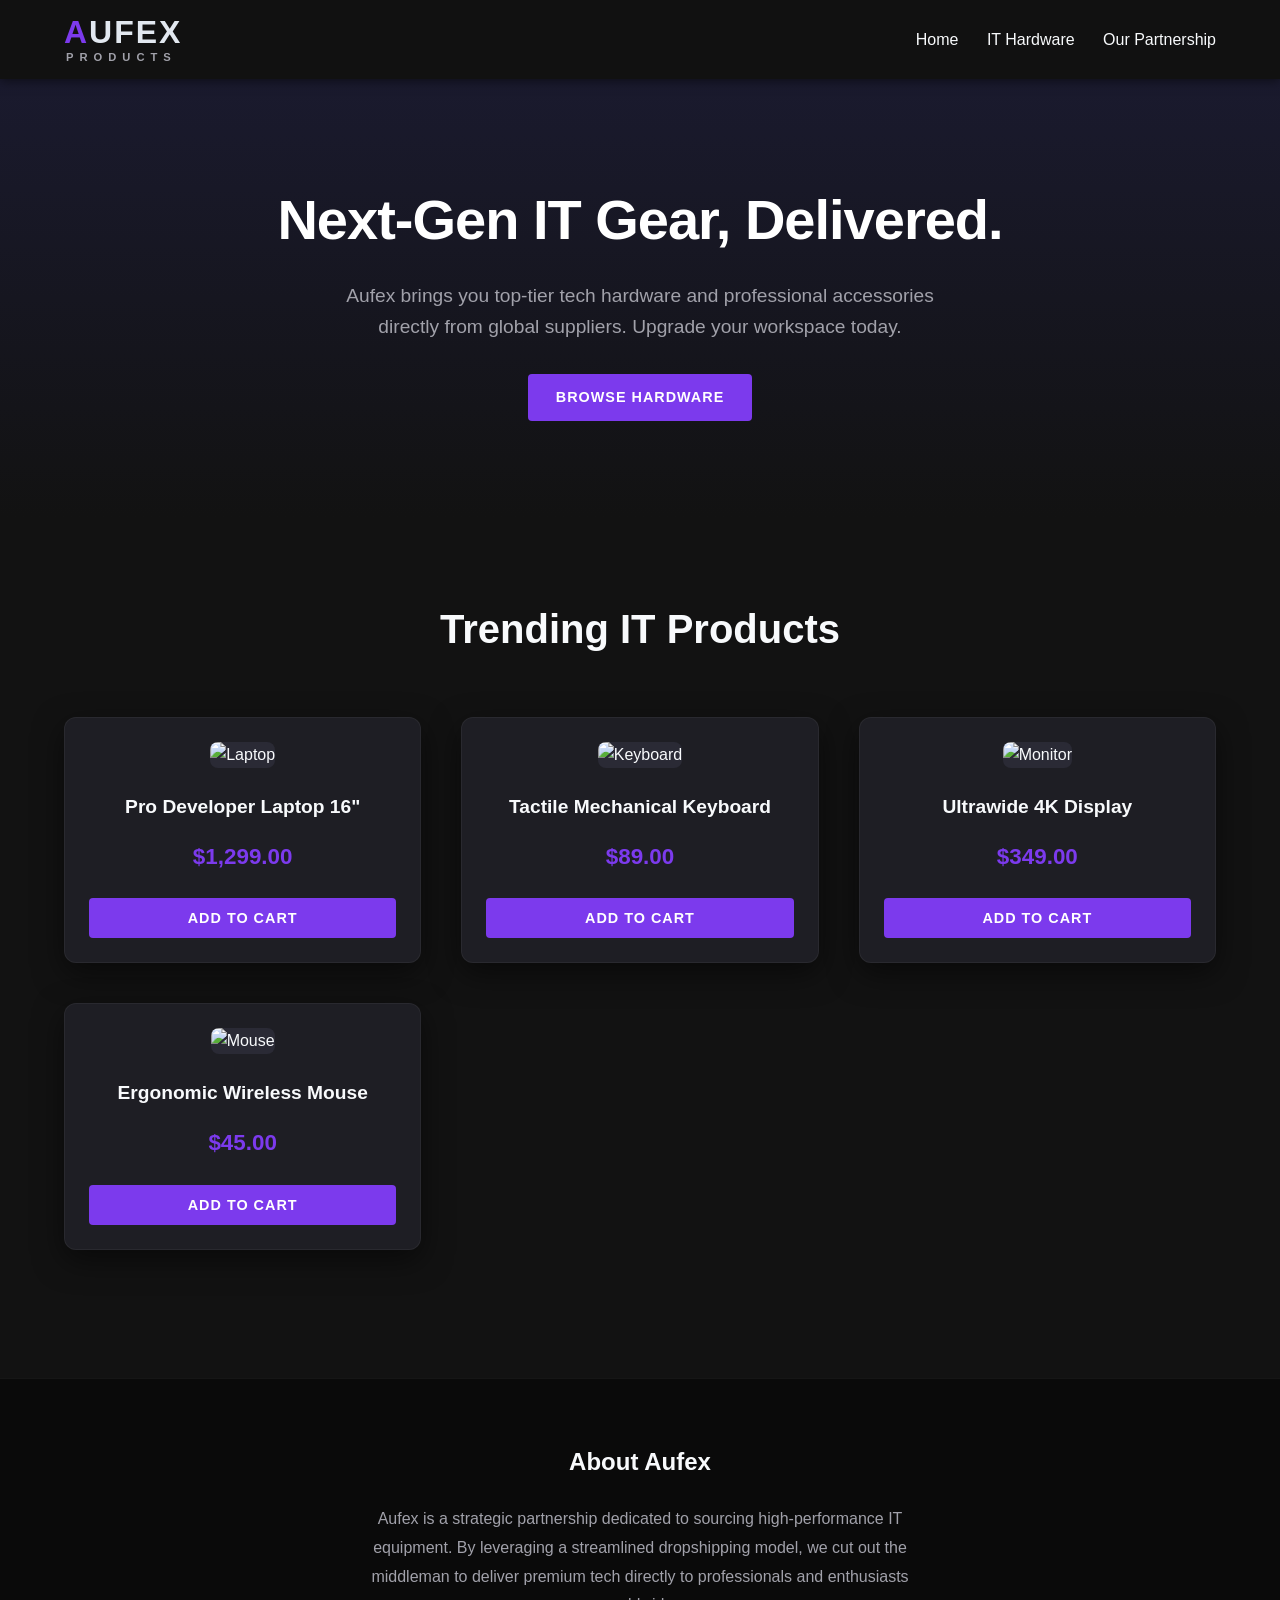
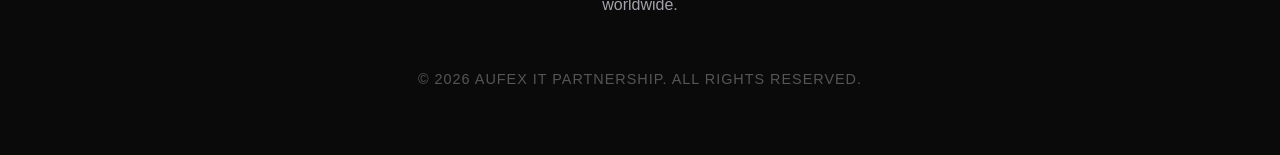
==== index.html @ e65bec60 "Initial commit: Dark mode UI" ====
<!DOCTYPE html>
<html lang="en">
<head>
    <meta charset="UTF-8">
    <meta name="viewport" content="width=device-width, initial-scale=1.0">
    <title>Aufex | Premium IT Dropshipping</title>
    <style>
        /* CSS Reset and Variables */
        :root {
            --primary: #7c3aed; /* Purple from logo */
            --primary-hover: #6d28d9;
            --bg-dark: #121212;
            --bg-card: #1e1e24;
            --bg-header: rgba(18, 18, 18, 0.95);
            --text-light: #f8fafc;
            --text-gray: #a1a1aa;
        }
        
        * { 
            margin: 0; 
            padding: 0; 
            box-sizing: border-box; 
            font-family: 'Segoe UI', Tahoma, Geneva, Verdana, sans-serif; 
        }
        
        body { 
            background-color: var(--bg-dark); 
            color: var(--text-light); 
            line-height: 1.6; 
        }

        /* Header Navigation */
        header { 
            background: var(--bg-header); 
            padding: 1rem 5%; 
            display: flex; 
            justify-content: space-between; 
            align-items: center; 
            box-shadow: 0 2px 10px rgba(0,0,0,0.5); 
            position: sticky;
            top: 0;
            z-index: 100;
            backdrop-filter: blur(5px);
        }
        .logo-container { display: flex; flex-direction: column; align-items: flex-start; line-height: 1; text-decoration: none; }
        .logo { font-size: 2rem; font-weight: 800; color: #e2e8f0; letter-spacing: 2px; display: flex; align-items: center; }
        .logo span { color: var(--primary); }
        .logo-sub { font-size: 0.7rem; font-weight: 600; letter-spacing: 6px; color: var(--text-gray); margin-top: 4px; padding-left: 2px; }
        
        nav a { margin-left: 1.5rem; text-decoration: none; color: var(--text-light); font-weight: 500; transition: color 0.2s; }
        nav a:hover { color: var(--primary); }

        /* Hero Section */
        .hero { 
            background: linear-gradient(to bottom, #1a1a2e, var(--bg-dark)); 
            color: #fff; 
            padding: 6rem 5%; 
            text-align: center; 
        }
        .hero h1 { font-size: 3.5rem; margin-bottom: 1rem; font-weight: 800; letter-spacing: -1px; }
        .hero p { color: var(--text-gray); margin-bottom: 2rem; max-width: 600px; margin-left: auto; margin-right: auto; font-size: 1.2rem; }
        .btn { 
            background: var(--primary); 
            color: #fff; 
            padding: 0.75rem 1.75rem; 
            text-decoration: none; 
            border-radius: 4px; 
            font-weight: bold; 
            display: inline-block;
            transition: all 0.2s ease;
            border: none;
            cursor: pointer;
            text-transform: uppercase;
            letter-spacing: 1px;
            font-size: 0.9rem;
        }
        .btn:hover { background: var(--primary-hover); transform: translateY(-2px); box-shadow: 0 4px 12px rgba(124, 58, 237, 0.4); }

        /* IT Products Grid */
        .products { padding: 5rem 5%; }
        .section-title { text-align: center; margin-bottom: 3.5rem; font-size: 2.5rem; font-weight: 700; color: var(--text-light); }
        .grid { 
            display: grid; 
            grid-template-columns: repeat(auto-fit, minmax(280px, 1fr)); 
            gap: 2.5rem; 
        }
        .card { 
            background: var(--bg-card); 
            padding: 1.5rem; 
            border-radius: 12px; 
            box-shadow: 0 10px 30px rgba(0,0,0,0.5); 
            text-align: center; 
            transition: transform 0.3s, box-shadow 0.3s, border-color 0.3s; 
            border: 1px solid rgba(255, 255, 255, 0.05);
        }
        .card:hover { transform: translateY(-10px); box-shadow: 0 15px 40px rgba(0,0,0,0.7); border-color: rgba(124, 58, 237, 0.3); }
        .card img { 
            width: 100%; 
            height: 200px; 
            object-fit: cover; 
            background: #2a2a35; 
            margin-bottom: 1.5rem; 
            border-radius: 8px; 
        }
        .card h3 { color: var(--text-light); font-size: 1.2rem; margin-bottom: 0.5rem; }
        .price { font-size: 1.4rem; font-weight: 800; color: var(--primary); margin: 1rem 0 1.5rem; }
        .card .btn { width: 100%; }

        /* Footer & Partnership Info */
        footer { 
            background: #0a0a0a; 
            color: #fff; 
            text-align: center; 
            padding: 4rem 5%; 
            margin-top: 3rem; 
            border-top: 1px solid rgba(255,255,255,0.05);
        }
        footer h3 { margin-bottom: 1.5rem; font-size: 1.5rem; color: var(--text-light); }
        footer p { color: var(--text-gray); max-width: 600px; margin: 0 auto; line-height: 1.8; }
        .copyright { margin-top: 3rem; font-size: 0.9rem; color: #555; text-transform: uppercase; letter-spacing: 1px; }
    </style>
</head>
<body>

    <header>
        <a href="#home" class="logo-container">
            <div class="logo"><span>A</span>UFEX</div>
            <div class="logo-sub">PRODUCTS</div>
        </a>
        <nav>
            <a href="#home">Home</a>
            <a href="#shop">IT Hardware</a>
            <a href="#about">Our Partnership</a>
        </nav>
    </header>

    <section class="hero" id="home">
        <h1>Next-Gen IT Gear, Delivered.</h1>
        <p>Aufex brings you top-tier tech hardware and professional accessories directly from global suppliers. Upgrade your workspace today.</p>
        <a href="#shop" class="btn">Browse Hardware</a>
    </section>

    <section class="products" id="shop">
        <h2 class="section-title">Trending IT Products</h2>
        <div class="grid">
            <div class="card">
                <!-- Replace src with your actual dropshipping product images -->
                <img src="https://via.placeholder.com/300x200?text=Pro+Developer+Laptop" alt="Laptop">
                <h3>Pro Developer Laptop 16"</h3>
                <div class="price">$1,299.00</div>
                <button class="btn">Add to Cart</button>
            </div>
            <div class="card">
                <img src="https://via.placeholder.com/300x200?text=Mechanical+Keyboard" alt="Keyboard">
                <h3>Tactile Mechanical Keyboard</h3>
                <div class="price">$89.00</div>
                <button class="btn">Add to Cart</button>
            </div>
            <div class="card">
                <img src="https://via.placeholder.com/300x200?text=Ultrawide+Monitor" alt="Monitor">
                <h3>Ultrawide 4K Display</h3>
                <div class="price">$349.00</div>
                <button class="btn">Add to Cart</button>
            </div>
            <div class="card">
                <img src="https://via.placeholder.com/300x200?text=Ergonomic+Mouse" alt="Mouse">
                <h3>Ergonomic Wireless Mouse</h3>
                <div class="price">$45.00</div>
                <button class="btn">Add to Cart</button>
            </div>
        </div>
    </section>

    <footer id="about">
        <h3>About Aufex</h3>
        <p>Aufex is a strategic partnership dedicated to sourcing high-performance IT equipment. By leveraging a streamlined dropshipping model, we cut out the middleman to deliver premium tech directly to professionals and enthusiasts worldwide.</p>
        <div class="copyright">&copy; 2026 Aufex IT Partnership. All rights reserved.</div>
    </footer>

</body>
</html>
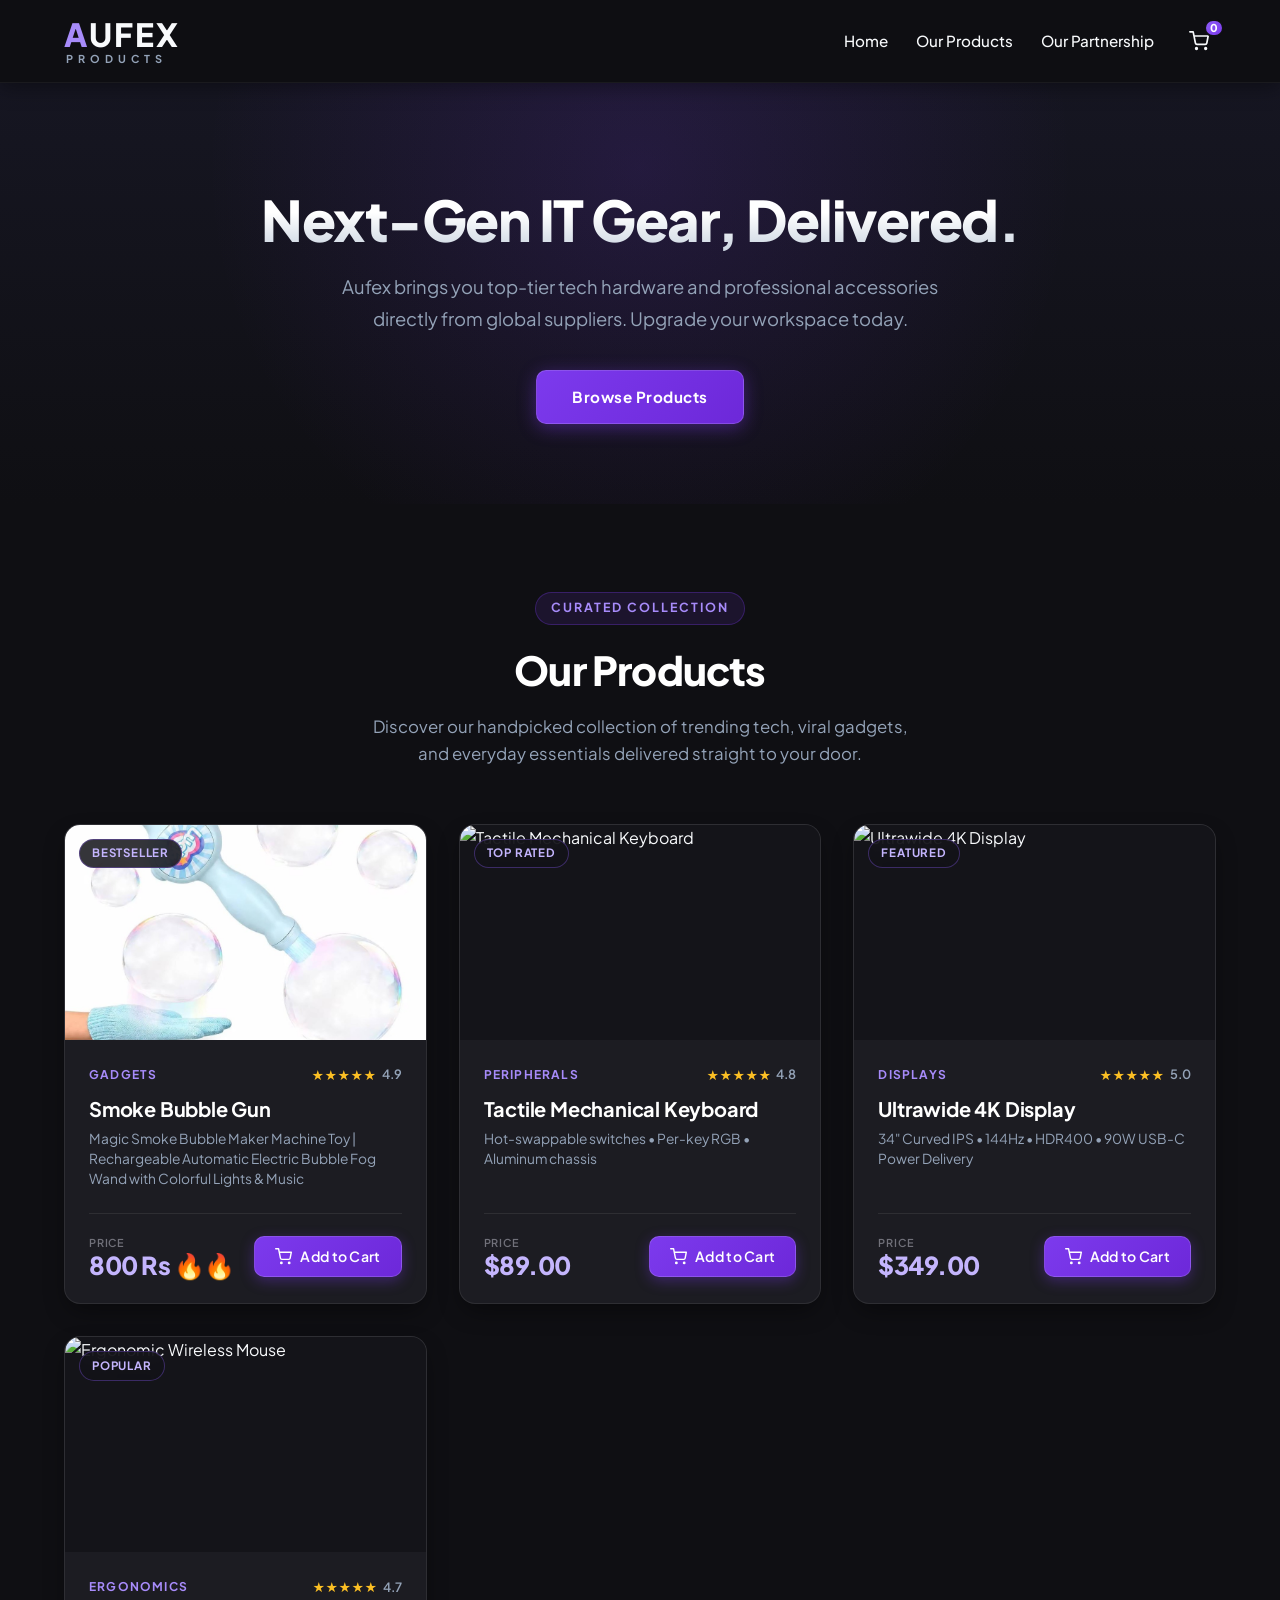
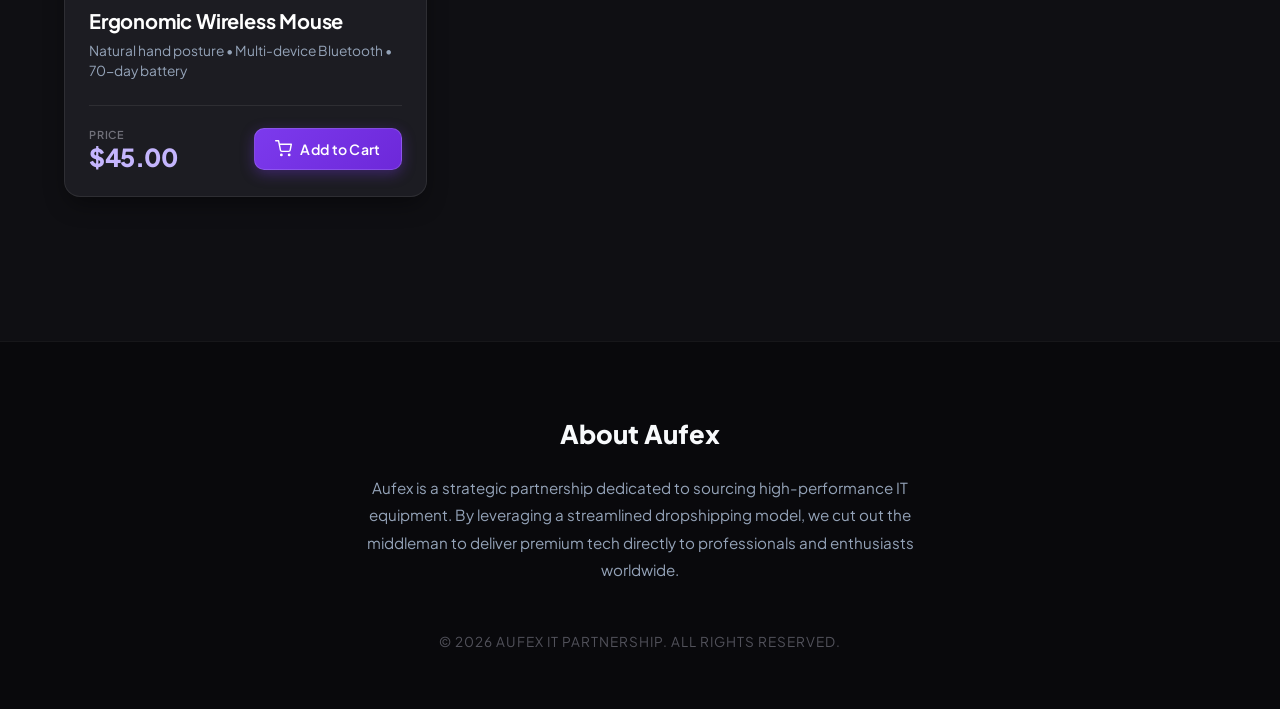
==== commit 9986a316: "Add files via upload" ====
--- a/index.html
+++ b/index.html
@@ -3,121 +3,480 @@
 <head>
     <meta charset="UTF-8">
     <meta name="viewport" content="width=device-width, initial-scale=1.0">
-    <title>Aufex | Premium IT Dropshipping</title>
+    <title>Aufex | Premium IT Hardware & Dropshipping</title>
+    <link rel="preconnect" href="https://fonts.googleapis.com">
+    <link rel="preconnect" href="https://fonts.gstatic.com" crossorigin>
+    <link href="https://fonts.googleapis.com/css2?family=Plus+Jakarta+Sans:wght@400;500;600;700;800&display=swap" rel="stylesheet">
     <style>
         /* CSS Reset and Variables */
         :root {
-            --primary: #7c3aed; /* Purple from logo */
+            --primary: #7c3aed;
             --primary-hover: #6d28d9;
-            --bg-dark: #121212;
-            --bg-card: #1e1e24;
-            --bg-header: rgba(18, 18, 18, 0.95);
+            --primary-light: #a78bfa;
+            --primary-glow: rgba(124, 58, 237, 0.35);
+            --bg-dark: #0f0f13;
+            --bg-card: #1c1c22;
+            --bg-card-hover: #22222a;
+            --bg-header: rgba(15, 15, 19, 0.92);
             --text-light: #f8fafc;
-            --text-gray: #a1a1aa;
+            --text-gray: #94a3b8;
+            --border-subtle: rgba(255, 255, 255, 0.08);
+            --border-glow: rgba(139, 92, 246, 0.45);
         }
         
         * { 
             margin: 0; 
             padding: 0; 
             box-sizing: border-box; 
-            font-family: 'Segoe UI', Tahoma, Geneva, Verdana, sans-serif; 
+            font-family: 'Plus Jakarta Sans', -apple-system, BlinkMacSystemFont, 'Segoe UI', Roboto, sans-serif; 
         }
         
         body { 
             background-color: var(--bg-dark); 
             color: var(--text-light); 
             line-height: 1.6; 
+            overflow-x: hidden;
         }
 
         /* Header Navigation */
         header { 
             background: var(--bg-header); 
-            padding: 1rem 5%; 
+            padding: 1.1rem 5%; 
             display: flex; 
             justify-content: space-between; 
             align-items: center; 
-            box-shadow: 0 2px 10px rgba(0,0,0,0.5); 
+            box-shadow: 0 4px 20px rgba(0, 0, 0, 0.4); 
             position: sticky;
             top: 0;
             z-index: 100;
-            backdrop-filter: blur(5px);
-        }
-        .logo-container { display: flex; flex-direction: column; align-items: flex-start; line-height: 1; text-decoration: none; }
-        .logo { font-size: 2rem; font-weight: 800; color: #e2e8f0; letter-spacing: 2px; display: flex; align-items: center; }
-        .logo span { color: var(--primary); }
-        .logo-sub { font-size: 0.7rem; font-weight: 600; letter-spacing: 6px; color: var(--text-gray); margin-top: 4px; padding-left: 2px; }
+            backdrop-filter: blur(12px);
+            border-bottom: 1px solid rgba(255, 255, 255, 0.05);
+        }
+        .logo-container { 
+            display: flex; 
+            flex-direction: column; 
+            align-items: flex-start; 
+            line-height: 1; 
+            text-decoration: none; 
+        }
+        .logo { 
+            font-size: 2rem; 
+            font-weight: 800; 
+            color: #f8fafc; 
+            letter-spacing: 2px; 
+            display: flex; 
+            align-items: center; 
+        }
+        .logo span { color: var(--primary-light); }
+        .logo-sub { 
+            font-size: 0.68rem; 
+            font-weight: 700; 
+            letter-spacing: 5px; 
+            color: var(--text-gray); 
+            margin-top: 4px; 
+            padding-left: 2px; 
+        }
         
-        nav a { margin-left: 1.5rem; text-decoration: none; color: var(--text-light); font-weight: 500; transition: color 0.2s; }
-        nav a:hover { color: var(--primary); }
+        nav {
+            display: flex;
+            align-items: center;
+        }
+        nav a { 
+            margin-left: 1.75rem; 
+            text-decoration: none; 
+            color: var(--text-light); 
+            font-weight: 500; 
+            font-size: 0.95rem;
+            transition: color 0.2s ease; 
+        }
+        nav a:hover { color: var(--primary-light); }
+
+        .nav-cart {
+            position: relative;
+            display: flex;
+            align-items: center;
+            justify-content: center;
+            margin-left: 1.75rem;
+            color: var(--text-light);
+            text-decoration: none;
+            padding: 0.45rem;
+            border-radius: 8px;
+            transition: color 0.2s ease, transform 0.2s ease;
+        }
+        .nav-cart:hover {
+            color: var(--primary-light);
+            transform: scale(1.05);
+        }
+        .cart-badge {
+            position: absolute;
+            top: -5px;
+            right: -8px;
+            background: linear-gradient(135deg, #8b5cf6, #7c3aed);
+            color: #ffffff;
+            font-size: 0.68rem;
+            font-weight: 800;
+            min-width: 18px;
+            height: 18px;
+            border-radius: 9999px;
+            display: flex;
+            align-items: center;
+            justify-content: center;
+            padding: 0 4px;
+            border: 2px solid var(--bg-dark);
+            transition: transform 0.2s cubic-bezier(0.34, 1.56, 0.64, 1);
+        }
+        .cart-badge.bounce {
+            transform: scale(1.4);
+        }
 
         /* Hero Section */
         .hero { 
-            background: linear-gradient(to bottom, #1a1a2e, var(--bg-dark)); 
+            background: radial-gradient(circle at 50% 20%, rgba(124, 58, 237, 0.15) 0%, transparent 60%),
+                        linear-gradient(to bottom, #161622, var(--bg-dark)); 
             color: #fff; 
-            padding: 6rem 5%; 
+            padding: 6.5rem 5% 5rem; 
             text-align: center; 
         }
-        .hero h1 { font-size: 3.5rem; margin-bottom: 1rem; font-weight: 800; letter-spacing: -1px; }
-        .hero p { color: var(--text-gray); margin-bottom: 2rem; max-width: 600px; margin-left: auto; margin-right: auto; font-size: 1.2rem; }
-        .btn { 
-            background: var(--primary); 
+        .hero h1 { 
+            font-size: 3.5rem; 
+            margin-bottom: 1.25rem; 
+            font-weight: 800; 
+            letter-spacing: -1.5px; 
+            line-height: 1.15;
+            background: linear-gradient(180deg, #ffffff 40%, #cbd5e1 100%);
+            -webkit-background-clip: text;
+            -webkit-text-fill-color: transparent;
+        }
+        .hero p { 
+            color: var(--text-gray); 
+            margin-bottom: 2.25rem; 
+            max-width: 620px; 
+            margin-left: auto; 
+            margin-right: auto; 
+            font-size: 1.15rem; 
+            line-height: 1.7;
+        }
+        .btn-hero { 
+            background: linear-gradient(135deg, #7c3aed, #6d28d9); 
             color: #fff; 
-            padding: 0.75rem 1.75rem; 
+            padding: 0.85rem 2.2rem; 
             text-decoration: none; 
-            border-radius: 4px; 
-            font-weight: bold; 
+            border-radius: 10px; 
+            font-weight: 700; 
             display: inline-block;
-            transition: all 0.2s ease;
-            border: none;
+            transition: all 0.25s cubic-bezier(0.2, 0.8, 0.2, 1);
+            border: 1px solid rgba(255, 255, 255, 0.15);
             cursor: pointer;
+            letter-spacing: 0.5px;
+            font-size: 0.95rem;
+            box-shadow: 0 4px 18px rgba(124, 58, 237, 0.4);
+        }
+        .btn-hero:hover { 
+            background: linear-gradient(135deg, #8b5cf6, #7c3aed); 
+            transform: translateY(-2px); 
+            box-shadow: 0 8px 25px rgba(124, 58, 237, 0.55); 
+        }
+
+        /* Products Section */
+        .products { 
+            padding: 5.5rem 5% 6rem; 
+            max-width: 1360px;
+            margin: 0 auto;
+        }
+        .section-header {
+            text-align: center;
+            margin-bottom: 3.5rem;
+        }
+        .section-tag {
+            display: inline-block;
+            font-size: 0.78rem;
+            font-weight: 700;
             text-transform: uppercase;
-            letter-spacing: 1px;
-            font-size: 0.9rem;
-        }
-        .btn:hover { background: var(--primary-hover); transform: translateY(-2px); box-shadow: 0 4px 12px rgba(124, 58, 237, 0.4); }
-
-        /* IT Products Grid */
-        .products { padding: 5rem 5%; }
-        .section-title { text-align: center; margin-bottom: 3.5rem; font-size: 2.5rem; font-weight: 700; color: var(--text-light); }
+            letter-spacing: 2px;
+            color: var(--primary-light);
+            background: rgba(124, 58, 237, 0.12);
+            padding: 0.35rem 0.95rem;
+            border-radius: 9999px;
+            border: 1px solid rgba(124, 58, 237, 0.3);
+            margin-bottom: 0.85rem;
+        }
+        .section-title { 
+            font-size: 2.5rem; 
+            font-weight: 800; 
+            color: #ffffff; 
+            letter-spacing: -0.02em;
+            margin-bottom: 0.75rem;
+        }
+        .section-subtitle {
+            color: var(--text-gray);
+            font-size: 1.05rem;
+            max-width: 560px;
+            margin: 0 auto;
+            line-height: 1.6;
+        }
+
+        /* Responsive Grid */
         .grid { 
             display: grid; 
             grid-template-columns: repeat(auto-fit, minmax(280px, 1fr)); 
-            gap: 2.5rem; 
-        }
+            gap: 2rem; 
+        }
+
+        /* Stylish Product Card with Solid Dark Grey Background & Purple Hover Glow */
         .card { 
-            background: var(--bg-card); 
-            padding: 1.5rem; 
-            border-radius: 12px; 
-            box-shadow: 0 10px 30px rgba(0,0,0,0.5); 
-            text-align: center; 
-            transition: transform 0.3s, box-shadow 0.3s, border-color 0.3s; 
-            border: 1px solid rgba(255, 255, 255, 0.05);
-        }
-        .card:hover { transform: translateY(-10px); box-shadow: 0 15px 40px rgba(0,0,0,0.7); border-color: rgba(124, 58, 237, 0.3); }
-        .card img { 
+            background: var(--bg-card); /* Solid dark grey */
+            border-radius: 16px; 
+            border: 1px solid var(--border-subtle);
+            box-shadow: 0 10px 25px -5px rgba(0, 0, 0, 0.45); 
+            display: flex;
+            flex-direction: column;
+            overflow: hidden;
+            position: relative;
+            transition: transform 0.3s cubic-bezier(0.2, 0.8, 0.2, 1), 
+                        box-shadow 0.3s cubic-bezier(0.2, 0.8, 0.2, 1), 
+                        border-color 0.3s ease;
+        }
+        .card:hover { 
+            transform: translateY(-8px); 
+            border-color: var(--border-glow); 
+            /* Subtle purple glow effect */
+            box-shadow: 0 20px 35px -8px rgba(0, 0, 0, 0.7), 
+                        0 0 28px var(--primary-glow); 
+        }
+
+        /* Card Image Container */
+        .card-img-wrap {
+            position: relative;
+            width: 100%;
+            height: 215px;
+            overflow: hidden;
+            background: #141419;
+        }
+        .card-img-wrap img { 
             width: 100%; 
-            height: 200px; 
+            height: 100%; 
             object-fit: cover; 
-            background: #2a2a35; 
-            margin-bottom: 1.5rem; 
-            border-radius: 8px; 
-        }
-        .card h3 { color: var(--text-light); font-size: 1.2rem; margin-bottom: 0.5rem; }
-        .price { font-size: 1.4rem; font-weight: 800; color: var(--primary); margin: 1rem 0 1.5rem; }
-        .card .btn { width: 100%; }
+            display: block;
+            transition: transform 0.5s cubic-bezier(0.2, 0.8, 0.2, 1); 
+        }
+        .card:hover .card-img-wrap img { 
+            transform: scale(1.06); 
+        }
+        .card-badge {
+            position: absolute;
+            top: 14px;
+            left: 14px;
+            background: rgba(18, 18, 24, 0.85);
+            backdrop-filter: blur(8px);
+            color: #c4b5fd;
+            border: 1px solid rgba(139, 92, 246, 0.35);
+            font-size: 0.72rem;
+            font-weight: 700;
+            padding: 0.28rem 0.75rem;
+            border-radius: 9999px;
+            text-transform: uppercase;
+            letter-spacing: 0.8px;
+            z-index: 2;
+        }
+
+        /* Card Body & Typography */
+        .card-body {
+            padding: 1.5rem;
+            display: flex;
+            flex-direction: column;
+            flex-grow: 1;
+        }
+        .card-meta {
+            display: flex;
+            justify-content: space-between;
+            align-items: center;
+            margin-bottom: 0.6rem;
+        }
+        .card-category {
+            font-size: 0.75rem;
+            font-weight: 700;
+            text-transform: uppercase;
+            letter-spacing: 1.2px;
+            color: var(--primary-light);
+        }
+        .rating {
+            display: flex;
+            align-items: center;
+            gap: 0.3rem;
+        }
+        .stars {
+            color: #fbbf24;
+            font-size: 0.82rem;
+            letter-spacing: 1px;
+        }
+        .rating-val {
+            color: var(--text-gray);
+            font-weight: 600;
+            font-size: 0.8rem;
+        }
+
+        .product-title { 
+            color: #ffffff; 
+            font-size: 1.25rem; 
+            font-weight: 700; 
+            line-height: 1.35;
+            margin-bottom: 0.45rem; 
+            letter-spacing: -0.01em;
+        }
+        .product-specs {
+            color: var(--text-gray);
+            font-size: 0.86rem;
+            line-height: 1.45;
+            margin-bottom: 1.5rem;
+            flex-grow: 1;
+        }
+
+        /* Card Action Row: Price & Add to Cart Button */
+        .card-action {
+            display: flex;
+            align-items: center;
+            justify-content: space-between;
+            padding-top: 1.25rem;
+            border-top: 1px solid rgba(255, 255, 255, 0.08);
+            margin-top: auto;
+            gap: 0.75rem;
+            flex-wrap: wrap;
+        }
+        .price-box {
+            display: flex;
+            flex-direction: column;
+        }
+        .price-label {
+            font-size: 0.68rem;
+            text-transform: uppercase;
+            letter-spacing: 0.8px;
+            color: #71717a;
+            font-weight: 600;
+            margin-bottom: 1px;
+        }
+        .price { 
+            font-size: 1.55rem; 
+            font-weight: 800; 
+            color: #c4b5fd; 
+            line-height: 1.1;
+            letter-spacing: -0.02em;
+        }
+
+        /* Fixed Purple "Add to Cart" Button: Sized properly, nicely padded, rounded edges */
+        .btn-cart { 
+            display: inline-flex;
+            align-items: center;
+            justify-content: center;
+            gap: 0.5rem;
+            width: auto; /* Not stretched across the screen */
+            padding: 0.68rem 1.25rem; 
+            background: linear-gradient(135deg, #7c3aed 0%, #6d28d9 100%);
+            color: #ffffff; 
+            border-radius: 10px; 
+            font-weight: 600; 
+            font-size: 0.88rem;
+            border: 1px solid rgba(255, 255, 255, 0.15); 
+            cursor: pointer;
+            text-decoration: none;
+            white-space: nowrap;
+            letter-spacing: 0.3px;
+            transition: all 0.25s cubic-bezier(0.2, 0.8, 0.2, 1);
+            box-shadow: 0 4px 14px rgba(124, 58, 237, 0.35);
+        }
+        .btn-cart:hover { 
+            background: linear-gradient(135deg, #8b5cf6 0%, #7c3aed 100%); 
+            transform: translateY(-2px); 
+            box-shadow: 0 6px 20px rgba(124, 58, 237, 0.55); 
+            border-color: rgba(255, 255, 255, 0.3);
+        }
+        .btn-cart:active { 
+            transform: translateY(0); 
+            box-shadow: 0 2px 8px rgba(124, 58, 237, 0.35); 
+        }
+        .btn-cart svg {
+            transition: transform 0.2s ease;
+        }
+        .btn-cart:hover svg {
+            transform: scale(1.12);
+        }
+        .btn-cart.btn-added {
+            background: linear-gradient(135deg, #10b981 0%, #059669 100%) !important;
+            box-shadow: 0 4px 14px rgba(16, 185, 129, 0.4) !important;
+            border-color: rgba(16, 185, 129, 0.4) !important;
+        }
+
+        /* Floating Toast Notification */
+        .toast {
+            position: fixed;
+            bottom: 2rem;
+            right: 2rem;
+            background: #1c1c24;
+            color: #f8fafc;
+            padding: 0.9rem 1.4rem;
+            border-radius: 12px;
+            border: 1px solid rgba(139, 92, 246, 0.4);
+            box-shadow: 0 12px 30px rgba(0, 0, 0, 0.55), 0 0 20px rgba(124, 58, 237, 0.25);
+            font-size: 0.9rem;
+            font-weight: 600;
+            display: flex;
+            align-items: center;
+            gap: 0.65rem;
+            opacity: 0;
+            transform: translateY(20px);
+            transition: opacity 0.3s ease, transform 0.3s cubic-bezier(0.16, 1, 0.3, 1);
+            z-index: 1000;
+            pointer-events: none;
+        }
+        .toast.show {
+            opacity: 1;
+            transform: translateY(0);
+        }
+        .toast-icon {
+            color: #10b981;
+            display: flex;
+            align-items: center;
+        }
 
         /* Footer & Partnership Info */
         footer { 
-            background: #0a0a0a; 
+            background: #09090c; 
             color: #fff; 
             text-align: center; 
-            padding: 4rem 5%; 
+            padding: 4.5rem 5% 3.5rem; 
             margin-top: 3rem; 
-            border-top: 1px solid rgba(255,255,255,0.05);
-        }
-        footer h3 { margin-bottom: 1.5rem; font-size: 1.5rem; color: var(--text-light); }
-        footer p { color: var(--text-gray); max-width: 600px; margin: 0 auto; line-height: 1.8; }
-        .copyright { margin-top: 3rem; font-size: 0.9rem; color: #555; text-transform: uppercase; letter-spacing: 1px; }
+            border-top: 1px solid rgba(255, 255, 255, 0.06); 
+        }
+        footer h3 { 
+            margin-bottom: 1.2rem; 
+            font-size: 1.6rem; 
+            font-weight: 800;
+            color: var(--text-light); 
+        }
+        footer p { 
+            color: var(--text-gray); 
+            max-width: 620px; 
+            margin: 0 auto; 
+            line-height: 1.8; 
+            font-size: 0.95rem;
+        }
+        .copyright { 
+            margin-top: 3rem; 
+            font-size: 0.85rem; 
+            color: #52525b; 
+            text-transform: uppercase; 
+            letter-spacing: 1px; 
+        }
+
+        /* Responsive Breakpoints */
+        @media (max-width: 768px) {
+            .hero h1 { font-size: 2.5rem; }
+            .hero p { font-size: 1rem; }
+            .section-title { font-size: 2rem; }
+            .grid { grid-template-columns: 1fr; max-width: 420px; margin: 0 auto; }
+            .products { padding: 4rem 5%; }
+            nav a { margin-left: 1rem; }
+            .toast { right: 1rem; bottom: 1rem; left: 1rem; justify-content: center; }
+        }
     </style>
 </head>
 <body>
@@ -129,44 +488,164 @@
         </a>
         <nav>
             <a href="#home">Home</a>
-            <a href="#shop">IT Hardware</a>
+            <a href="#shop">Our Products</a>
             <a href="#about">Our Partnership</a>
+            <a href="#shop" class="nav-cart" id="navCart" title="Cart">
+                <svg width="20" height="20" viewBox="0 0 24 24" fill="none" stroke="currentColor" stroke-width="2" stroke-linecap="round" stroke-linejoin="round">
+                    <circle cx="9" cy="21" r="1"></circle>
+                    <circle cx="20" cy="21" r="1"></circle>
+                    <path d="M1 1h4l2.68 13.39a2 2 0 0 0 2 1.61h9.72a2 2 0 0 0 2-1.61L23 6H6"></path>
+                </svg>
+                <span class="cart-badge" id="cartCount">0</span>
+            </a>
         </nav>
     </header>
 
     <section class="hero" id="home">
         <h1>Next-Gen IT Gear, Delivered.</h1>
         <p>Aufex brings you top-tier tech hardware and professional accessories directly from global suppliers. Upgrade your workspace today.</p>
-        <a href="#shop" class="btn">Browse Hardware</a>
+        <a href="#shop" class="btn-hero">Browse Products</a>
     </section>
 
+    <!-- Products Section -->
     <section class="products" id="shop">
-        <h2 class="section-title">Trending IT Products</h2>
+        <div class="section-header">
+            <span class="section-tag">Curated Collection</span>
+            <h2 class="section-title">Our Products</h2>
+            <p class="section-subtitle">Discover our handpicked collection of trending tech, viral gadgets, and everyday essentials delivered straight to your door.</p>
+        </div>
+        
         <div class="grid">
+            <!-- Product 1 -->
             <div class="card">
-                <!-- Replace src with your actual dropshipping product images -->
-                <img src="https://via.placeholder.com/300x200?text=Pro+Developer+Laptop" alt="Laptop">
-                <h3>Pro Developer Laptop 16"</h3>
-                <div class="price">$1,299.00</div>
-                <button class="btn">Add to Cart</button>
+                <div class="card-img-wrap">
+                    <span class="card-badge">Bestseller</span>
+                    <img src="smoke-bubble-gun.jpg" alt="Smoke Bubble Gun" loading="lazy">
+                </div>
+                <div class="card-body">
+                    <div class="card-meta">
+                        <span class="card-category">Gadgets</span>
+                        <div class="rating">
+                            <span class="stars">★★★★★</span>
+                            <span class="rating-val">4.9</span>
+                        </div>
+                    </div>
+                    <h3 class="product-title">Smoke Bubble Gun</h3>
+                    <p class="product-specs">Magic Smoke Bubble Maker Machine Toy | Rechargeable Automatic Electric Bubble Fog Wand with Colorful Lights & Music</p>
+                    <div class="card-action">
+                        <div class="price-box">
+                            <span class="price-label">Price</span>
+                            <div class="price">800 Rs 🔥🔥</div>
+                        </div>
+                        <button class="btn-cart" onclick="handleAddToCart(this, 'Smoke Bubble Gun')">
+                            <svg width="17" height="17" viewBox="0 0 24 24" fill="none" stroke="currentColor" stroke-width="2" stroke-linecap="round" stroke-linejoin="round">
+                                <circle cx="9" cy="21" r="1"></circle>
+                                <circle cx="20" cy="21" r="1"></circle>
+                                <path d="M1 1h4l2.68 13.39a2 2 0 0 0 2 1.61h9.72a2 2 0 0 0 2-1.61L23 6H6"></path>
+                            </svg>
+                            <span>Add to Cart</span>
+                        </button>
+                    </div>
+                </div>
             </div>
+
+            <!-- Product 2 -->
             <div class="card">
-                <img src="https://via.placeholder.com/300x200?text=Mechanical+Keyboard" alt="Keyboard">
-                <h3>Tactile Mechanical Keyboard</h3>
-                <div class="price">$89.00</div>
-                <button class="btn">Add to Cart</button>
+                <div class="card-img-wrap">
+                    <span class="card-badge">Top Rated</span>
+                    <img src="https://images.unsplash.com/photo-1587829741301-dc798b83add3?auto=format&fit=crop&w=600&q=80" alt="Tactile Mechanical Keyboard" loading="lazy">
+                </div>
+                <div class="card-body">
+                    <div class="card-meta">
+                        <span class="card-category">Peripherals</span>
+                        <div class="rating">
+                            <span class="stars">★★★★★</span>
+                            <span class="rating-val">4.8</span>
+                        </div>
+                    </div>
+                    <h3 class="product-title">Tactile Mechanical Keyboard</h3>
+                    <p class="product-specs">Hot-swappable switches • Per-key RGB • Aluminum chassis</p>
+                    <div class="card-action">
+                        <div class="price-box">
+                            <span class="price-label">Price</span>
+                            <div class="price">$89.00</div>
+                        </div>
+                        <button class="btn-cart" onclick="handleAddToCart(this, 'Tactile Mechanical Keyboard')">
+                            <svg width="17" height="17" viewBox="0 0 24 24" fill="none" stroke="currentColor" stroke-width="2" stroke-linecap="round" stroke-linejoin="round">
+                                <circle cx="9" cy="21" r="1"></circle>
+                                <circle cx="20" cy="21" r="1"></circle>
+                                <path d="M1 1h4l2.68 13.39a2 2 0 0 0 2 1.61h9.72a2 2 0 0 0 2-1.61L23 6H6"></path>
+                            </svg>
+                            <span>Add to Cart</span>
+                        </button>
+                    </div>
+                </div>
             </div>
+
+            <!-- Product 3 -->
             <div class="card">
-                <img src="https://via.placeholder.com/300x200?text=Ultrawide+Monitor" alt="Monitor">
-                <h3>Ultrawide 4K Display</h3>
-                <div class="price">$349.00</div>
-                <button class="btn">Add to Cart</button>
+                <div class="card-img-wrap">
+                    <span class="card-badge">Featured</span>
+                    <img src="https://images.unsplash.com/photo-1527443224154-c4a3942d3acf?auto=format&fit=crop&w=600&q=80" alt="Ultrawide 4K Display" loading="lazy">
+                </div>
+                <div class="card-body">
+                    <div class="card-meta">
+                        <span class="card-category">Displays</span>
+                        <div class="rating">
+                            <span class="stars">★★★★★</span>
+                            <span class="rating-val">5.0</span>
+                        </div>
+                    </div>
+                    <h3 class="product-title">Ultrawide 4K Display</h3>
+                    <p class="product-specs">34" Curved IPS • 144Hz • HDR400 • 90W USB-C Power Delivery</p>
+                    <div class="card-action">
+                        <div class="price-box">
+                            <span class="price-label">Price</span>
+                            <div class="price">$349.00</div>
+                        </div>
+                        <button class="btn-cart" onclick="handleAddToCart(this, 'Ultrawide 4K Display')">
+                            <svg width="17" height="17" viewBox="0 0 24 24" fill="none" stroke="currentColor" stroke-width="2" stroke-linecap="round" stroke-linejoin="round">
+                                <circle cx="9" cy="21" r="1"></circle>
+                                <circle cx="20" cy="21" r="1"></circle>
+                                <path d="M1 1h4l2.68 13.39a2 2 0 0 0 2 1.61h9.72a2 2 0 0 0 2-1.61L23 6H6"></path>
+                            </svg>
+                            <span>Add to Cart</span>
+                        </button>
+                    </div>
+                </div>
             </div>
+
+            <!-- Product 4 -->
             <div class="card">
-                <img src="https://via.placeholder.com/300x200?text=Ergonomic+Mouse" alt="Mouse">
-                <h3>Ergonomic Wireless Mouse</h3>
-                <div class="price">$45.00</div>
-                <button class="btn">Add to Cart</button>
+                <div class="card-img-wrap">
+                    <span class="card-badge">Popular</span>
+                    <img src="https://images.unsplash.com/photo-1615663245857-ac93bb7c39e7?auto=format&fit=crop&w=600&q=80" alt="Ergonomic Wireless Mouse" loading="lazy">
+                </div>
+                <div class="card-body">
+                    <div class="card-meta">
+                        <span class="card-category">Ergonomics</span>
+                        <div class="rating">
+                            <span class="stars">★★★★★</span>
+                            <span class="rating-val">4.7</span>
+                        </div>
+                    </div>
+                    <h3 class="product-title">Ergonomic Wireless Mouse</h3>
+                    <p class="product-specs">Natural hand posture • Multi-device Bluetooth • 70-day battery</p>
+                    <div class="card-action">
+                        <div class="price-box">
+                            <span class="price-label">Price</span>
+                            <div class="price">$45.00</div>
+                        </div>
+                        <button class="btn-cart" onclick="handleAddToCart(this, 'Ergonomic Wireless Mouse')">
+                            <svg width="17" height="17" viewBox="0 0 24 24" fill="none" stroke="currentColor" stroke-width="2" stroke-linecap="round" stroke-linejoin="round">
+                                <circle cx="9" cy="21" r="1"></circle>
+                                <circle cx="20" cy="21" r="1"></circle>
+                                <path d="M1 1h4l2.68 13.39a2 2 0 0 0 2 1.61h9.72a2 2 0 0 0 2-1.61L23 6H6"></path>
+                            </svg>
+                            <span>Add to Cart</span>
+                        </button>
+                    </div>
+                </div>
             </div>
         </div>
     </section>
@@ -177,5 +656,59 @@
         <div class="copyright">&copy; 2026 Aufex IT Partnership. All rights reserved.</div>
     </footer>
 
+    <!-- Interactive Cart Toast Script -->
+    <script>
+        let cartCount = 0;
+        const cartBadge = document.getElementById('cartCount');
+
+        function handleAddToCart(btn, productName) {
+            cartCount++;
+            cartBadge.textContent = cartCount;
+            cartBadge.classList.add('bounce');
+            setTimeout(() => cartBadge.classList.remove('bounce'), 300);
+
+            const originalHTML = btn.innerHTML;
+            btn.innerHTML = `
+                <svg width="16" height="16" viewBox="0 0 24 24" fill="none" stroke="currentColor" stroke-width="2.5" stroke-linecap="round" stroke-linejoin="round">
+                    <polyline points="20 6 9 17 4 12"></polyline>
+                </svg>
+                <span>Added!</span>
+            `;
+            btn.classList.add('btn-added');
+
+            showToast(productName + ' added to cart');
+
+            setTimeout(() => {
+                btn.innerHTML = originalHTML;
+                btn.classList.remove('btn-added');
+            }, 1600);
+        }
+
+        function showToast(message) {
+            let toast = document.getElementById('toast');
+            if (!toast) {
+                toast = document.createElement('div');
+                toast.id = 'toast';
+                toast.className = 'toast';
+                toast.innerHTML = `
+                    <span class="toast-icon">
+                        <svg width="18" height="18" viewBox="0 0 24 24" fill="none" stroke="currentColor" stroke-width="2.5" stroke-linecap="round" stroke-linejoin="round">
+                            <polyline points="20 6 9 17 4 12"></polyline>
+                        </svg>
+                    </span>
+                    <span class="toast-text"></span>
+                `;
+                document.body.appendChild(toast);
+            }
+            toast.querySelector('.toast-text').textContent = message;
+            toast.classList.add('show');
+            
+            clearTimeout(toast.timeoutId);
+            toast.timeoutId = setTimeout(() => {
+                toast.classList.remove('show');
+            }, 2500);
+        }
+    </script>
+
 </body>
 </html>
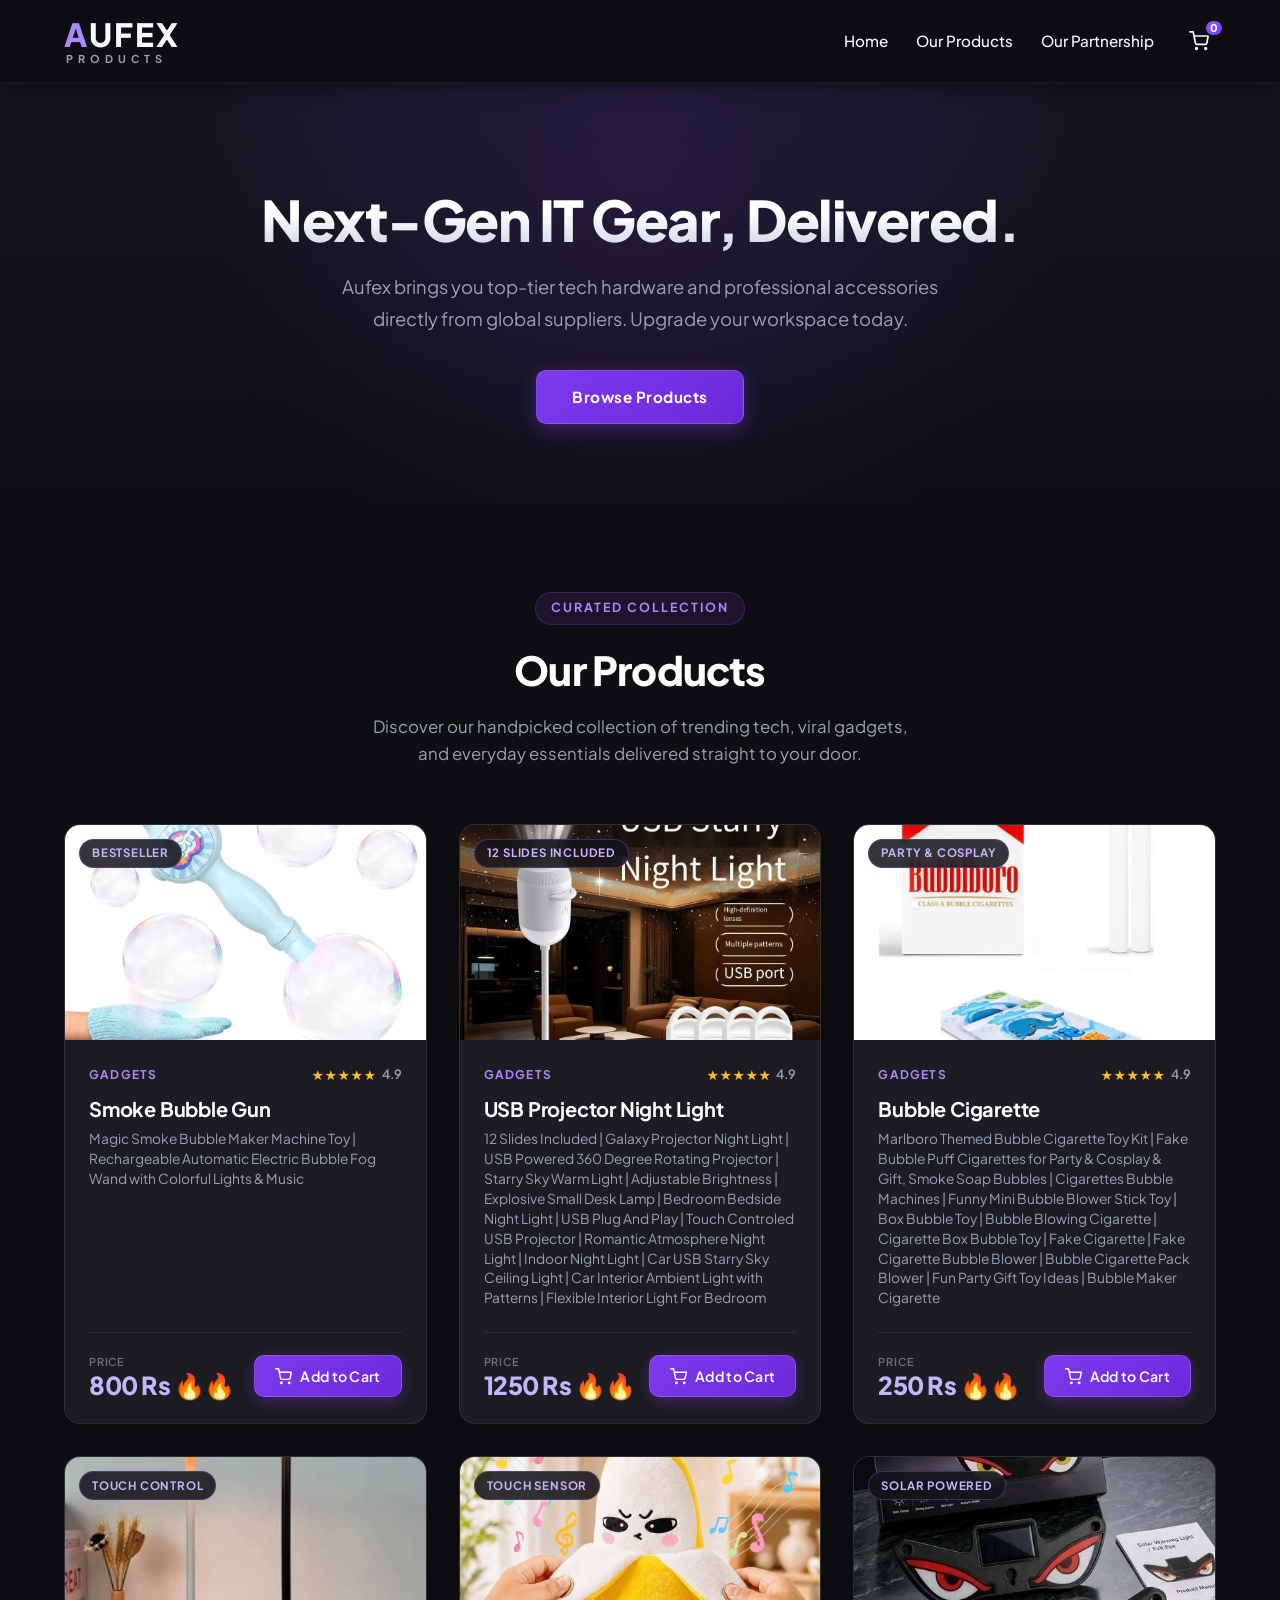
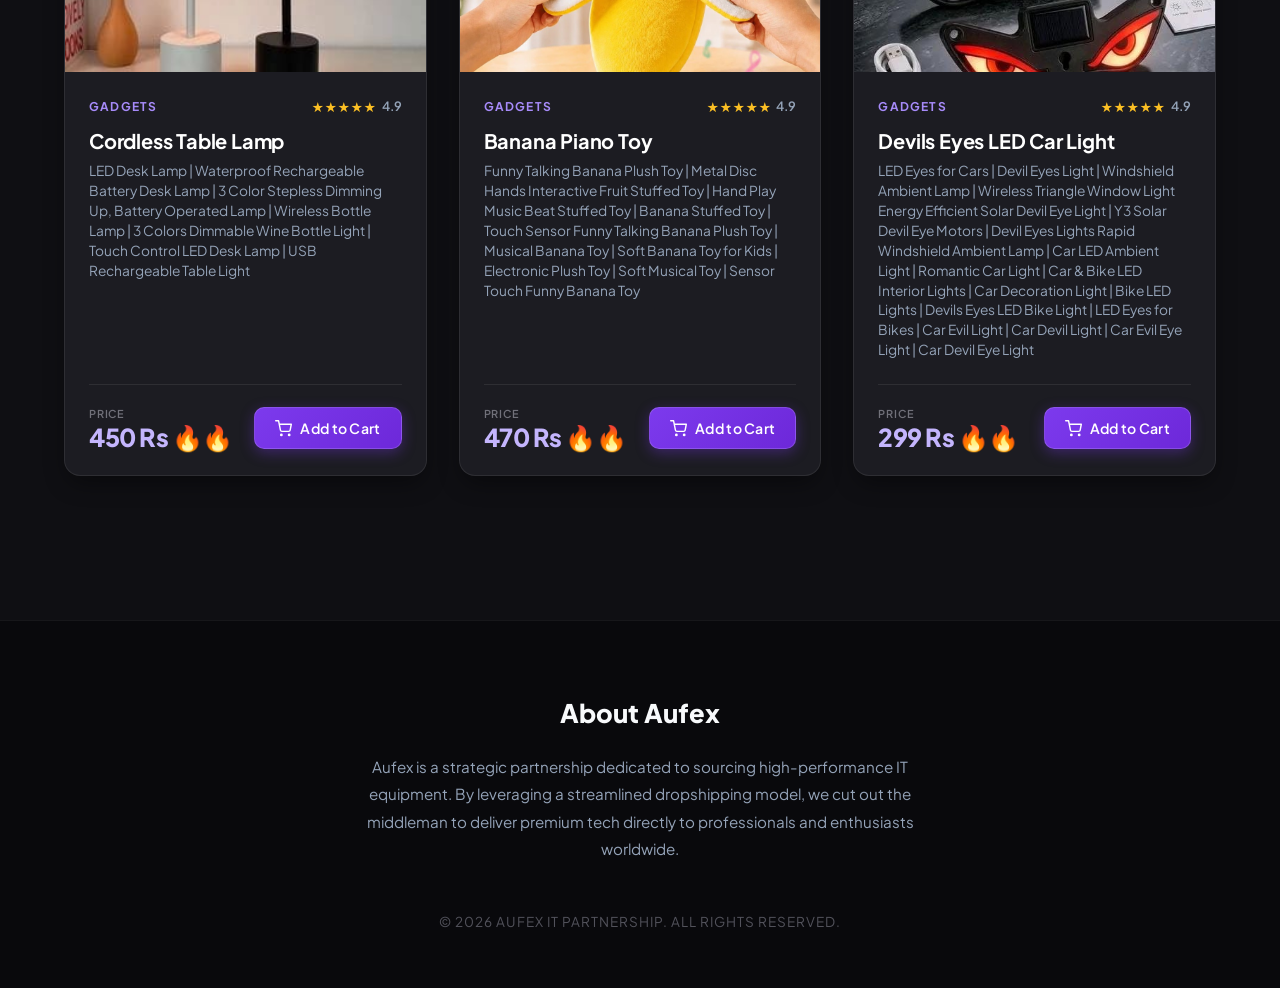
==== commit fbbc18fb: "Add files via upload" ====
--- a/index.html
+++ b/index.html
@@ -1,714 +1,780 @@
-<!DOCTYPE html>
-<html lang="en">
-<head>
-    <meta charset="UTF-8">
-    <meta name="viewport" content="width=device-width, initial-scale=1.0">
-    <title>Aufex | Premium IT Hardware & Dropshipping</title>
-    <link rel="preconnect" href="https://fonts.googleapis.com">
-    <link rel="preconnect" href="https://fonts.gstatic.com" crossorigin>
-    <link href="https://fonts.googleapis.com/css2?family=Plus+Jakarta+Sans:wght@400;500;600;700;800&display=swap" rel="stylesheet">
-    <style>
-        /* CSS Reset and Variables */
-        :root {
-            --primary: #7c3aed;
-            --primary-hover: #6d28d9;
-            --primary-light: #a78bfa;
-            --primary-glow: rgba(124, 58, 237, 0.35);
-            --bg-dark: #0f0f13;
-            --bg-card: #1c1c22;
-            --bg-card-hover: #22222a;
-            --bg-header: rgba(15, 15, 19, 0.92);
-            --text-light: #f8fafc;
-            --text-gray: #94a3b8;
-            --border-subtle: rgba(255, 255, 255, 0.08);
-            --border-glow: rgba(139, 92, 246, 0.45);
-        }
-        
-        * { 
-            margin: 0; 
-            padding: 0; 
-            box-sizing: border-box; 
-            font-family: 'Plus Jakarta Sans', -apple-system, BlinkMacSystemFont, 'Segoe UI', Roboto, sans-serif; 
-        }
-        
-        body { 
-            background-color: var(--bg-dark); 
-            color: var(--text-light); 
-            line-height: 1.6; 
-            overflow-x: hidden;
-        }
-
-        /* Header Navigation */
-        header { 
-            background: var(--bg-header); 
-            padding: 1.1rem 5%; 
-            display: flex; 
-            justify-content: space-between; 
-            align-items: center; 
-            box-shadow: 0 4px 20px rgba(0, 0, 0, 0.4); 
-            position: sticky;
-            top: 0;
-            z-index: 100;
-            backdrop-filter: blur(12px);
-            border-bottom: 1px solid rgba(255, 255, 255, 0.05);
-        }
-        .logo-container { 
-            display: flex; 
-            flex-direction: column; 
-            align-items: flex-start; 
-            line-height: 1; 
-            text-decoration: none; 
-        }
-        .logo { 
-            font-size: 2rem; 
-            font-weight: 800; 
-            color: #f8fafc; 
-            letter-spacing: 2px; 
-            display: flex; 
-            align-items: center; 
-        }
-        .logo span { color: var(--primary-light); }
-        .logo-sub { 
-            font-size: 0.68rem; 
-            font-weight: 700; 
-            letter-spacing: 5px; 
-            color: var(--text-gray); 
-            margin-top: 4px; 
-            padding-left: 2px; 
-        }
-        
-        nav {
-            display: flex;
-            align-items: center;
-        }
-        nav a { 
-            margin-left: 1.75rem; 
-            text-decoration: none; 
-            color: var(--text-light); 
-            font-weight: 500; 
-            font-size: 0.95rem;
-            transition: color 0.2s ease; 
-        }
-        nav a:hover { color: var(--primary-light); }
-
-        .nav-cart {
-            position: relative;
-            display: flex;
-            align-items: center;
-            justify-content: center;
-            margin-left: 1.75rem;
-            color: var(--text-light);
-            text-decoration: none;
-            padding: 0.45rem;
-            border-radius: 8px;
-            transition: color 0.2s ease, transform 0.2s ease;
-        }
-        .nav-cart:hover {
-            color: var(--primary-light);
-            transform: scale(1.05);
-        }
-        .cart-badge {
-            position: absolute;
-            top: -5px;
-            right: -8px;
-            background: linear-gradient(135deg, #8b5cf6, #7c3aed);
-            color: #ffffff;
-            font-size: 0.68rem;
-            font-weight: 800;
-            min-width: 18px;
-            height: 18px;
-            border-radius: 9999px;
-            display: flex;
-            align-items: center;
-            justify-content: center;
-            padding: 0 4px;
-            border: 2px solid var(--bg-dark);
-            transition: transform 0.2s cubic-bezier(0.34, 1.56, 0.64, 1);
-        }
-        .cart-badge.bounce {
-            transform: scale(1.4);
-        }
-
-        /* Hero Section */
-        .hero { 
-            background: radial-gradient(circle at 50% 20%, rgba(124, 58, 237, 0.15) 0%, transparent 60%),
-                        linear-gradient(to bottom, #161622, var(--bg-dark)); 
-            color: #fff; 
-            padding: 6.5rem 5% 5rem; 
-            text-align: center; 
-        }
-        .hero h1 { 
-            font-size: 3.5rem; 
-            margin-bottom: 1.25rem; 
-            font-weight: 800; 
-            letter-spacing: -1.5px; 
-            line-height: 1.15;
-            background: linear-gradient(180deg, #ffffff 40%, #cbd5e1 100%);
-            -webkit-background-clip: text;
-            -webkit-text-fill-color: transparent;
-        }
-        .hero p { 
-            color: var(--text-gray); 
-            margin-bottom: 2.25rem; 
-            max-width: 620px; 
-            margin-left: auto; 
-            margin-right: auto; 
-            font-size: 1.15rem; 
-            line-height: 1.7;
-        }
-        .btn-hero { 
-            background: linear-gradient(135deg, #7c3aed, #6d28d9); 
-            color: #fff; 
-            padding: 0.85rem 2.2rem; 
-            text-decoration: none; 
-            border-radius: 10px; 
-            font-weight: 700; 
-            display: inline-block;
-            transition: all 0.25s cubic-bezier(0.2, 0.8, 0.2, 1);
-            border: 1px solid rgba(255, 255, 255, 0.15);
-            cursor: pointer;
-            letter-spacing: 0.5px;
-            font-size: 0.95rem;
-            box-shadow: 0 4px 18px rgba(124, 58, 237, 0.4);
-        }
-        .btn-hero:hover { 
-            background: linear-gradient(135deg, #8b5cf6, #7c3aed); 
-            transform: translateY(-2px); 
-            box-shadow: 0 8px 25px rgba(124, 58, 237, 0.55); 
-        }
-
-        /* Products Section */
-        .products { 
-            padding: 5.5rem 5% 6rem; 
-            max-width: 1360px;
-            margin: 0 auto;
-        }
-        .section-header {
-            text-align: center;
-            margin-bottom: 3.5rem;
-        }
-        .section-tag {
-            display: inline-block;
-            font-size: 0.78rem;
-            font-weight: 700;
-            text-transform: uppercase;
-            letter-spacing: 2px;
-            color: var(--primary-light);
-            background: rgba(124, 58, 237, 0.12);
-            padding: 0.35rem 0.95rem;
-            border-radius: 9999px;
-            border: 1px solid rgba(124, 58, 237, 0.3);
-            margin-bottom: 0.85rem;
-        }
-        .section-title { 
-            font-size: 2.5rem; 
-            font-weight: 800; 
-            color: #ffffff; 
-            letter-spacing: -0.02em;
-            margin-bottom: 0.75rem;
-        }
-        .section-subtitle {
-            color: var(--text-gray);
-            font-size: 1.05rem;
-            max-width: 560px;
-            margin: 0 auto;
-            line-height: 1.6;
-        }
-
-        /* Responsive Grid */
-        .grid { 
-            display: grid; 
-            grid-template-columns: repeat(auto-fit, minmax(280px, 1fr)); 
-            gap: 2rem; 
-        }
-
-        /* Stylish Product Card with Solid Dark Grey Background & Purple Hover Glow */
-        .card { 
-            background: var(--bg-card); /* Solid dark grey */
-            border-radius: 16px; 
-            border: 1px solid var(--border-subtle);
-            box-shadow: 0 10px 25px -5px rgba(0, 0, 0, 0.45); 
-            display: flex;
-            flex-direction: column;
-            overflow: hidden;
-            position: relative;
-            transition: transform 0.3s cubic-bezier(0.2, 0.8, 0.2, 1), 
-                        box-shadow 0.3s cubic-bezier(0.2, 0.8, 0.2, 1), 
-                        border-color 0.3s ease;
-        }
-        .card:hover { 
-            transform: translateY(-8px); 
-            border-color: var(--border-glow); 
-            /* Subtle purple glow effect */
-            box-shadow: 0 20px 35px -8px rgba(0, 0, 0, 0.7), 
-                        0 0 28px var(--primary-glow); 
-        }
-
-        /* Card Image Container */
-        .card-img-wrap {
-            position: relative;
-            width: 100%;
-            height: 215px;
-            overflow: hidden;
-            background: #141419;
-        }
-        .card-img-wrap img { 
-            width: 100%; 
-            height: 100%; 
-            object-fit: cover; 
-            display: block;
-            transition: transform 0.5s cubic-bezier(0.2, 0.8, 0.2, 1); 
-        }
-        .card:hover .card-img-wrap img { 
-            transform: scale(1.06); 
-        }
-        .card-badge {
-            position: absolute;
-            top: 14px;
-            left: 14px;
-            background: rgba(18, 18, 24, 0.85);
-            backdrop-filter: blur(8px);
-            color: #c4b5fd;
-            border: 1px solid rgba(139, 92, 246, 0.35);
-            font-size: 0.72rem;
-            font-weight: 700;
-            padding: 0.28rem 0.75rem;
-            border-radius: 9999px;
-            text-transform: uppercase;
-            letter-spacing: 0.8px;
-            z-index: 2;
-        }
-
-        /* Card Body & Typography */
-        .card-body {
-            padding: 1.5rem;
-            display: flex;
-            flex-direction: column;
-            flex-grow: 1;
-        }
-        .card-meta {
-            display: flex;
-            justify-content: space-between;
-            align-items: center;
-            margin-bottom: 0.6rem;
-        }
-        .card-category {
-            font-size: 0.75rem;
-            font-weight: 700;
-            text-transform: uppercase;
-            letter-spacing: 1.2px;
-            color: var(--primary-light);
-        }
-        .rating {
-            display: flex;
-            align-items: center;
-            gap: 0.3rem;
-        }
-        .stars {
-            color: #fbbf24;
-            font-size: 0.82rem;
-            letter-spacing: 1px;
-        }
-        .rating-val {
-            color: var(--text-gray);
-            font-weight: 600;
-            font-size: 0.8rem;
-        }
-
-        .product-title { 
-            color: #ffffff; 
-            font-size: 1.25rem; 
-            font-weight: 700; 
-            line-height: 1.35;
-            margin-bottom: 0.45rem; 
-            letter-spacing: -0.01em;
-        }
-        .product-specs {
-            color: var(--text-gray);
-            font-size: 0.86rem;
-            line-height: 1.45;
-            margin-bottom: 1.5rem;
-            flex-grow: 1;
-        }
-
-        /* Card Action Row: Price & Add to Cart Button */
-        .card-action {
-            display: flex;
-            align-items: center;
-            justify-content: space-between;
-            padding-top: 1.25rem;
-            border-top: 1px solid rgba(255, 255, 255, 0.08);
-            margin-top: auto;
-            gap: 0.75rem;
-            flex-wrap: wrap;
-        }
-        .price-box {
-            display: flex;
-            flex-direction: column;
-        }
-        .price-label {
-            font-size: 0.68rem;
-            text-transform: uppercase;
-            letter-spacing: 0.8px;
-            color: #71717a;
-            font-weight: 600;
-            margin-bottom: 1px;
-        }
-        .price { 
-            font-size: 1.55rem; 
-            font-weight: 800; 
-            color: #c4b5fd; 
-            line-height: 1.1;
-            letter-spacing: -0.02em;
-        }
-
-        /* Fixed Purple "Add to Cart" Button: Sized properly, nicely padded, rounded edges */
-        .btn-cart { 
-            display: inline-flex;
-            align-items: center;
-            justify-content: center;
-            gap: 0.5rem;
-            width: auto; /* Not stretched across the screen */
-            padding: 0.68rem 1.25rem; 
-            background: linear-gradient(135deg, #7c3aed 0%, #6d28d9 100%);
-            color: #ffffff; 
-            border-radius: 10px; 
-            font-weight: 600; 
-            font-size: 0.88rem;
-            border: 1px solid rgba(255, 255, 255, 0.15); 
-            cursor: pointer;
-            text-decoration: none;
-            white-space: nowrap;
-            letter-spacing: 0.3px;
-            transition: all 0.25s cubic-bezier(0.2, 0.8, 0.2, 1);
-            box-shadow: 0 4px 14px rgba(124, 58, 237, 0.35);
-        }
-        .btn-cart:hover { 
-            background: linear-gradient(135deg, #8b5cf6 0%, #7c3aed 100%); 
-            transform: translateY(-2px); 
-            box-shadow: 0 6px 20px rgba(124, 58, 237, 0.55); 
-            border-color: rgba(255, 255, 255, 0.3);
-        }
-        .btn-cart:active { 
-            transform: translateY(0); 
-            box-shadow: 0 2px 8px rgba(124, 58, 237, 0.35); 
-        }
-        .btn-cart svg {
-            transition: transform 0.2s ease;
-        }
-        .btn-cart:hover svg {
-            transform: scale(1.12);
-        }
-        .btn-cart.btn-added {
-            background: linear-gradient(135deg, #10b981 0%, #059669 100%) !important;
-            box-shadow: 0 4px 14px rgba(16, 185, 129, 0.4) !important;
-            border-color: rgba(16, 185, 129, 0.4) !important;
-        }
-
-        /* Floating Toast Notification */
-        .toast {
-            position: fixed;
-            bottom: 2rem;
-            right: 2rem;
-            background: #1c1c24;
-            color: #f8fafc;
-            padding: 0.9rem 1.4rem;
-            border-radius: 12px;
-            border: 1px solid rgba(139, 92, 246, 0.4);
-            box-shadow: 0 12px 30px rgba(0, 0, 0, 0.55), 0 0 20px rgba(124, 58, 237, 0.25);
-            font-size: 0.9rem;
-            font-weight: 600;
-            display: flex;
-            align-items: center;
-            gap: 0.65rem;
-            opacity: 0;
-            transform: translateY(20px);
-            transition: opacity 0.3s ease, transform 0.3s cubic-bezier(0.16, 1, 0.3, 1);
-            z-index: 1000;
-            pointer-events: none;
-        }
-        .toast.show {
-            opacity: 1;
-            transform: translateY(0);
-        }
-        .toast-icon {
-            color: #10b981;
-            display: flex;
-            align-items: center;
-        }
-
-        /* Footer & Partnership Info */
-        footer { 
-            background: #09090c; 
-            color: #fff; 
-            text-align: center; 
-            padding: 4.5rem 5% 3.5rem; 
-            margin-top: 3rem; 
-            border-top: 1px solid rgba(255, 255, 255, 0.06); 
-        }
-        footer h3 { 
-            margin-bottom: 1.2rem; 
-            font-size: 1.6rem; 
-            font-weight: 800;
-            color: var(--text-light); 
-        }
-        footer p { 
-            color: var(--text-gray); 
-            max-width: 620px; 
-            margin: 0 auto; 
-            line-height: 1.8; 
-            font-size: 0.95rem;
-        }
-        .copyright { 
-            margin-top: 3rem; 
-            font-size: 0.85rem; 
-            color: #52525b; 
-            text-transform: uppercase; 
-            letter-spacing: 1px; 
-        }
-
-        /* Responsive Breakpoints */
-        @media (max-width: 768px) {
-            .hero h1 { font-size: 2.5rem; }
-            .hero p { font-size: 1rem; }
-            .section-title { font-size: 2rem; }
-            .grid { grid-template-columns: 1fr; max-width: 420px; margin: 0 auto; }
-            .products { padding: 4rem 5%; }
-            nav a { margin-left: 1rem; }
-            .toast { right: 1rem; bottom: 1rem; left: 1rem; justify-content: center; }
-        }
-    </style>
-</head>
-<body>
-
-    <header>
-        <a href="#home" class="logo-container">
-            <div class="logo"><span>A</span>UFEX</div>
-            <div class="logo-sub">PRODUCTS</div>
-        </a>
-        <nav>
-            <a href="#home">Home</a>
-            <a href="#shop">Our Products</a>
-            <a href="#about">Our Partnership</a>
-            <a href="#shop" class="nav-cart" id="navCart" title="Cart">
-                <svg width="20" height="20" viewBox="0 0 24 24" fill="none" stroke="currentColor" stroke-width="2" stroke-linecap="round" stroke-linejoin="round">
-                    <circle cx="9" cy="21" r="1"></circle>
-                    <circle cx="20" cy="21" r="1"></circle>
-                    <path d="M1 1h4l2.68 13.39a2 2 0 0 0 2 1.61h9.72a2 2 0 0 0 2-1.61L23 6H6"></path>
-                </svg>
-                <span class="cart-badge" id="cartCount">0</span>
-            </a>
-        </nav>
-    </header>
-
-    <section class="hero" id="home">
-        <h1>Next-Gen IT Gear, Delivered.</h1>
-        <p>Aufex brings you top-tier tech hardware and professional accessories directly from global suppliers. Upgrade your workspace today.</p>
-        <a href="#shop" class="btn-hero">Browse Products</a>
-    </section>
-
-    <!-- Products Section -->
-    <section class="products" id="shop">
-        <div class="section-header">
-            <span class="section-tag">Curated Collection</span>
-            <h2 class="section-title">Our Products</h2>
-            <p class="section-subtitle">Discover our handpicked collection of trending tech, viral gadgets, and everyday essentials delivered straight to your door.</p>
-        </div>
-        
-        <div class="grid">
-            <!-- Product 1 -->
-            <div class="card">
-                <div class="card-img-wrap">
-                    <span class="card-badge">Bestseller</span>
-                    <img src="smoke-bubble-gun.jpg" alt="Smoke Bubble Gun" loading="lazy">
-                </div>
-                <div class="card-body">
-                    <div class="card-meta">
-                        <span class="card-category">Gadgets</span>
-                        <div class="rating">
-                            <span class="stars">★★★★★</span>
-                            <span class="rating-val">4.9</span>
-                        </div>
-                    </div>
-                    <h3 class="product-title">Smoke Bubble Gun</h3>
-                    <p class="product-specs">Magic Smoke Bubble Maker Machine Toy | Rechargeable Automatic Electric Bubble Fog Wand with Colorful Lights & Music</p>
-                    <div class="card-action">
-                        <div class="price-box">
-                            <span class="price-label">Price</span>
-                            <div class="price">800 Rs 🔥🔥</div>
-                        </div>
-                        <button class="btn-cart" onclick="handleAddToCart(this, 'Smoke Bubble Gun')">
-                            <svg width="17" height="17" viewBox="0 0 24 24" fill="none" stroke="currentColor" stroke-width="2" stroke-linecap="round" stroke-linejoin="round">
-                                <circle cx="9" cy="21" r="1"></circle>
-                                <circle cx="20" cy="21" r="1"></circle>
-                                <path d="M1 1h4l2.68 13.39a2 2 0 0 0 2 1.61h9.72a2 2 0 0 0 2-1.61L23 6H6"></path>
-                            </svg>
-                            <span>Add to Cart</span>
-                        </button>
-                    </div>
-                </div>
-            </div>
-
-            <!-- Product 2 -->
-            <div class="card">
-                <div class="card-img-wrap">
-                    <span class="card-badge">Top Rated</span>
-                    <img src="https://images.unsplash.com/photo-1587829741301-dc798b83add3?auto=format&fit=crop&w=600&q=80" alt="Tactile Mechanical Keyboard" loading="lazy">
-                </div>
-                <div class="card-body">
-                    <div class="card-meta">
-                        <span class="card-category">Peripherals</span>
-                        <div class="rating">
-                            <span class="stars">★★★★★</span>
-                            <span class="rating-val">4.8</span>
-                        </div>
-                    </div>
-                    <h3 class="product-title">Tactile Mechanical Keyboard</h3>
-                    <p class="product-specs">Hot-swappable switches • Per-key RGB • Aluminum chassis</p>
-                    <div class="card-action">
-                        <div class="price-box">
-                            <span class="price-label">Price</span>
-                            <div class="price">$89.00</div>
-                        </div>
-                        <button class="btn-cart" onclick="handleAddToCart(this, 'Tactile Mechanical Keyboard')">
-                            <svg width="17" height="17" viewBox="0 0 24 24" fill="none" stroke="currentColor" stroke-width="2" stroke-linecap="round" stroke-linejoin="round">
-                                <circle cx="9" cy="21" r="1"></circle>
-                                <circle cx="20" cy="21" r="1"></circle>
-                                <path d="M1 1h4l2.68 13.39a2 2 0 0 0 2 1.61h9.72a2 2 0 0 0 2-1.61L23 6H6"></path>
-                            </svg>
-                            <span>Add to Cart</span>
-                        </button>
-                    </div>
-                </div>
-            </div>
-
-            <!-- Product 3 -->
-            <div class="card">
-                <div class="card-img-wrap">
-                    <span class="card-badge">Featured</span>
-                    <img src="https://images.unsplash.com/photo-1527443224154-c4a3942d3acf?auto=format&fit=crop&w=600&q=80" alt="Ultrawide 4K Display" loading="lazy">
-                </div>
-                <div class="card-body">
-                    <div class="card-meta">
-                        <span class="card-category">Displays</span>
-                        <div class="rating">
-                            <span class="stars">★★★★★</span>
-                            <span class="rating-val">5.0</span>
-                        </div>
-                    </div>
-                    <h3 class="product-title">Ultrawide 4K Display</h3>
-                    <p class="product-specs">34" Curved IPS • 144Hz • HDR400 • 90W USB-C Power Delivery</p>
-                    <div class="card-action">
-                        <div class="price-box">
-                            <span class="price-label">Price</span>
-                            <div class="price">$349.00</div>
-                        </div>
-                        <button class="btn-cart" onclick="handleAddToCart(this, 'Ultrawide 4K Display')">
-                            <svg width="17" height="17" viewBox="0 0 24 24" fill="none" stroke="currentColor" stroke-width="2" stroke-linecap="round" stroke-linejoin="round">
-                                <circle cx="9" cy="21" r="1"></circle>
-                                <circle cx="20" cy="21" r="1"></circle>
-                                <path d="M1 1h4l2.68 13.39a2 2 0 0 0 2 1.61h9.72a2 2 0 0 0 2-1.61L23 6H6"></path>
-                            </svg>
-                            <span>Add to Cart</span>
-                        </button>
-                    </div>
-                </div>
-            </div>
-
-            <!-- Product 4 -->
-            <div class="card">
-                <div class="card-img-wrap">
-                    <span class="card-badge">Popular</span>
-                    <img src="https://images.unsplash.com/photo-1615663245857-ac93bb7c39e7?auto=format&fit=crop&w=600&q=80" alt="Ergonomic Wireless Mouse" loading="lazy">
-                </div>
-                <div class="card-body">
-                    <div class="card-meta">
-                        <span class="card-category">Ergonomics</span>
-                        <div class="rating">
-                            <span class="stars">★★★★★</span>
-                            <span class="rating-val">4.7</span>
-                        </div>
-                    </div>
-                    <h3 class="product-title">Ergonomic Wireless Mouse</h3>
-                    <p class="product-specs">Natural hand posture • Multi-device Bluetooth • 70-day battery</p>
-                    <div class="card-action">
-                        <div class="price-box">
-                            <span class="price-label">Price</span>
-                            <div class="price">$45.00</div>
-                        </div>
-                        <button class="btn-cart" onclick="handleAddToCart(this, 'Ergonomic Wireless Mouse')">
-                            <svg width="17" height="17" viewBox="0 0 24 24" fill="none" stroke="currentColor" stroke-width="2" stroke-linecap="round" stroke-linejoin="round">
-                                <circle cx="9" cy="21" r="1"></circle>
-                                <circle cx="20" cy="21" r="1"></circle>
-                                <path d="M1 1h4l2.68 13.39a2 2 0 0 0 2 1.61h9.72a2 2 0 0 0 2-1.61L23 6H6"></path>
-                            </svg>
-                            <span>Add to Cart</span>
-                        </button>
-                    </div>
-                </div>
-            </div>
-        </div>
-    </section>
-
-    <footer id="about">
-        <h3>About Aufex</h3>
-        <p>Aufex is a strategic partnership dedicated to sourcing high-performance IT equipment. By leveraging a streamlined dropshipping model, we cut out the middleman to deliver premium tech directly to professionals and enthusiasts worldwide.</p>
-        <div class="copyright">&copy; 2026 Aufex IT Partnership. All rights reserved.</div>
-    </footer>
-
-    <!-- Interactive Cart Toast Script -->
-    <script>
-        let cartCount = 0;
-        const cartBadge = document.getElementById('cartCount');
-
-        function handleAddToCart(btn, productName) {
-            cartCount++;
-            cartBadge.textContent = cartCount;
-            cartBadge.classList.add('bounce');
-            setTimeout(() => cartBadge.classList.remove('bounce'), 300);
-
-            const originalHTML = btn.innerHTML;
-            btn.innerHTML = `
-                <svg width="16" height="16" viewBox="0 0 24 24" fill="none" stroke="currentColor" stroke-width="2.5" stroke-linecap="round" stroke-linejoin="round">
-                    <polyline points="20 6 9 17 4 12"></polyline>
-                </svg>
-                <span>Added!</span>
-            `;
-            btn.classList.add('btn-added');
-
-            showToast(productName + ' added to cart');
-
-            setTimeout(() => {
-                btn.innerHTML = originalHTML;
-                btn.classList.remove('btn-added');
-            }, 1600);
-        }
-
-        function showToast(message) {
-            let toast = document.getElementById('toast');
-            if (!toast) {
-                toast = document.createElement('div');
-                toast.id = 'toast';
-                toast.className = 'toast';
-                toast.innerHTML = `
-                    <span class="toast-icon">
-                        <svg width="18" height="18" viewBox="0 0 24 24" fill="none" stroke="currentColor" stroke-width="2.5" stroke-linecap="round" stroke-linejoin="round">
-                            <polyline points="20 6 9 17 4 12"></polyline>
-                        </svg>
-                    </span>
-                    <span class="toast-text"></span>
-                `;
-                document.body.appendChild(toast);
-            }
-            toast.querySelector('.toast-text').textContent = message;
-            toast.classList.add('show');
-            
-            clearTimeout(toast.timeoutId);
-            toast.timeoutId = setTimeout(() => {
-                toast.classList.remove('show');
-            }, 2500);
-        }
-    </script>
-
-</body>
-</html>
+<!DOCTYPE html>
+<html lang="en">
+<head>
+    <meta charset="UTF-8">
+    <meta name="viewport" content="width=device-width, initial-scale=1.0">
+    <title>Aufex | Premium IT Hardware & Dropshipping</title>
+    <link rel="preconnect" href="https://fonts.googleapis.com">
+    <link rel="preconnect" href="https://fonts.gstatic.com" crossorigin>
+    <link href="https://fonts.googleapis.com/css2?family=Plus+Jakarta+Sans:wght@400;500;600;700;800&display=swap" rel="stylesheet">
+    <style>
+        /* CSS Reset and Variables */
+        :root {
+            --primary: #7c3aed;
+            --primary-hover: #6d28d9;
+            --primary-light: #a78bfa;
+            --primary-glow: rgba(124, 58, 237, 0.35);
+            --bg-dark: #0f0f13;
+            --bg-card: #1c1c22;
+            --bg-card-hover: #22222a;
+            --bg-header: rgba(15, 15, 19, 0.92);
+            --text-light: #f8fafc;
+            --text-gray: #94a3b8;
+            --border-subtle: rgba(255, 255, 255, 0.08);
+            --border-glow: rgba(139, 92, 246, 0.45);
+        }
+        
+        * { 
+            margin: 0; 
+            padding: 0; 
+            box-sizing: border-box; 
+            font-family: 'Plus Jakarta Sans', -apple-system, BlinkMacSystemFont, 'Segoe UI', Roboto, sans-serif; 
+        }
+        
+        body { 
+            background-color: var(--bg-dark); 
+            color: var(--text-light); 
+            line-height: 1.6; 
+            overflow-x: hidden;
+        }
+
+        /* Header Navigation */
+        header { 
+            background: var(--bg-header); 
+            padding: 1.1rem 5%; 
+            display: flex; 
+            justify-content: space-between; 
+            align-items: center; 
+            box-shadow: 0 4px 20px rgba(0, 0, 0, 0.4); 
+            position: sticky;
+            top: 0;
+            z-index: 100;
+            backdrop-filter: blur(12px);
+            border-bottom: 1px solid rgba(255, 255, 255, 0.05);
+        }
+        .logo-container { 
+            display: flex; 
+            flex-direction: column; 
+            align-items: flex-start; 
+            line-height: 1; 
+            text-decoration: none; 
+        }
+        .logo { 
+            font-size: 2rem; 
+            font-weight: 800; 
+            color: #f8fafc; 
+            letter-spacing: 2px; 
+            display: flex; 
+            align-items: center; 
+        }
+        .logo span { color: var(--primary-light); }
+        .logo-sub { 
+            font-size: 0.68rem; 
+            font-weight: 700; 
+            letter-spacing: 5px; 
+            color: var(--text-gray); 
+            margin-top: 4px; 
+            padding-left: 2px; 
+        }
+        
+        nav {
+            display: flex;
+            align-items: center;
+        }
+        nav a { 
+            margin-left: 1.75rem; 
+            text-decoration: none; 
+            color: var(--text-light); 
+            font-weight: 500; 
+            font-size: 0.95rem;
+            transition: color 0.2s ease; 
+        }
+        nav a:hover { color: var(--primary-light); }
+
+        .nav-cart {
+            position: relative;
+            display: flex;
+            align-items: center;
+            justify-content: center;
+            margin-left: 1.75rem;
+            color: var(--text-light);
+            text-decoration: none;
+            padding: 0.45rem;
+            border-radius: 8px;
+            transition: color 0.2s ease, transform 0.2s ease;
+        }
+        .nav-cart:hover {
+            color: var(--primary-light);
+            transform: scale(1.05);
+        }
+        .cart-badge {
+            position: absolute;
+            top: -5px;
+            right: -8px;
+            background: linear-gradient(135deg, #8b5cf6, #7c3aed);
+            color: #ffffff;
+            font-size: 0.68rem;
+            font-weight: 800;
+            min-width: 18px;
+            height: 18px;
+            border-radius: 9999px;
+            display: flex;
+            align-items: center;
+            justify-content: center;
+            padding: 0 4px;
+            border: 2px solid var(--bg-dark);
+            transition: transform 0.2s cubic-bezier(0.34, 1.56, 0.64, 1);
+        }
+        .cart-badge.bounce {
+            transform: scale(1.4);
+        }
+
+        /* Hero Section */
+        .hero { 
+            background: radial-gradient(circle at 50% 20%, rgba(124, 58, 237, 0.15) 0%, transparent 60%),
+                        linear-gradient(to bottom, #161622, var(--bg-dark)); 
+            color: #fff; 
+            padding: 6.5rem 5% 5rem; 
+            text-align: center; 
+        }
+        .hero h1 { 
+            font-size: 3.5rem; 
+            margin-bottom: 1.25rem; 
+            font-weight: 800; 
+            letter-spacing: -1.5px; 
+            line-height: 1.15;
+            background: linear-gradient(180deg, #ffffff 40%, #cbd5e1 100%);
+            -webkit-background-clip: text;
+            -webkit-text-fill-color: transparent;
+        }
+        .hero p { 
+            color: var(--text-gray); 
+            margin-bottom: 2.25rem; 
+            max-width: 620px; 
+            margin-left: auto; 
+            margin-right: auto; 
+            font-size: 1.15rem; 
+            line-height: 1.7;
+        }
+        .btn-hero { 
+            background: linear-gradient(135deg, #7c3aed, #6d28d9); 
+            color: #fff; 
+            padding: 0.85rem 2.2rem; 
+            text-decoration: none; 
+            border-radius: 10px; 
+            font-weight: 700; 
+            display: inline-block;
+            transition: all 0.25s cubic-bezier(0.2, 0.8, 0.2, 1);
+            border: 1px solid rgba(255, 255, 255, 0.15);
+            cursor: pointer;
+            letter-spacing: 0.5px;
+            font-size: 0.95rem;
+            box-shadow: 0 4px 18px rgba(124, 58, 237, 0.4);
+        }
+        .btn-hero:hover { 
+            background: linear-gradient(135deg, #8b5cf6, #7c3aed); 
+            transform: translateY(-2px); 
+            box-shadow: 0 8px 25px rgba(124, 58, 237, 0.55); 
+        }
+
+        /* Products Section */
+        .products { 
+            padding: 5.5rem 5% 6rem; 
+            max-width: 1360px;
+            margin: 0 auto;
+        }
+        .section-header {
+            text-align: center;
+            margin-bottom: 3.5rem;
+        }
+        .section-tag {
+            display: inline-block;
+            font-size: 0.78rem;
+            font-weight: 700;
+            text-transform: uppercase;
+            letter-spacing: 2px;
+            color: var(--primary-light);
+            background: rgba(124, 58, 237, 0.12);
+            padding: 0.35rem 0.95rem;
+            border-radius: 9999px;
+            border: 1px solid rgba(124, 58, 237, 0.3);
+            margin-bottom: 0.85rem;
+        }
+        .section-title { 
+            font-size: 2.5rem; 
+            font-weight: 800; 
+            color: #ffffff; 
+            letter-spacing: -0.02em;
+            margin-bottom: 0.75rem;
+        }
+        .section-subtitle {
+            color: var(--text-gray);
+            font-size: 1.05rem;
+            max-width: 560px;
+            margin: 0 auto;
+            line-height: 1.6;
+        }
+
+        /* Responsive Grid */
+        .grid { 
+            display: grid; 
+            grid-template-columns: repeat(auto-fit, minmax(280px, 1fr)); 
+            gap: 2rem; 
+        }
+
+        /* Stylish Product Card with Solid Dark Grey Background & Purple Hover Glow */
+        .card { 
+            background: var(--bg-card); /* Solid dark grey */
+            border-radius: 16px; 
+            border: 1px solid var(--border-subtle);
+            box-shadow: 0 10px 25px -5px rgba(0, 0, 0, 0.45); 
+            display: flex;
+            flex-direction: column;
+            overflow: hidden;
+            position: relative;
+            transition: transform 0.3s cubic-bezier(0.2, 0.8, 0.2, 1), 
+                        box-shadow 0.3s cubic-bezier(0.2, 0.8, 0.2, 1), 
+                        border-color 0.3s ease;
+        }
+        .card:hover { 
+            transform: translateY(-8px); 
+            border-color: var(--border-glow); 
+            /* Subtle purple glow effect */
+            box-shadow: 0 20px 35px -8px rgba(0, 0, 0, 0.7), 
+                        0 0 28px var(--primary-glow); 
+        }
+
+        /* Card Image Container */
+        .card-img-wrap {
+            position: relative;
+            width: 100%;
+            height: 215px;
+            overflow: hidden;
+            background: #141419;
+        }
+        .card-img-wrap img { 
+            width: 100%; 
+            height: 100%; 
+            object-fit: cover; 
+            display: block;
+            transition: transform 0.5s cubic-bezier(0.2, 0.8, 0.2, 1); 
+        }
+        .card:hover .card-img-wrap img { 
+            transform: scale(1.06); 
+        }
+        .card-badge {
+            position: absolute;
+            top: 14px;
+            left: 14px;
+            background: rgba(18, 18, 24, 0.85);
+            backdrop-filter: blur(8px);
+            color: #c4b5fd;
+            border: 1px solid rgba(139, 92, 246, 0.35);
+            font-size: 0.72rem;
+            font-weight: 700;
+            padding: 0.28rem 0.75rem;
+            border-radius: 9999px;
+            text-transform: uppercase;
+            letter-spacing: 0.8px;
+            z-index: 2;
+        }
+
+        /* Card Body & Typography */
+        .card-body {
+            padding: 1.5rem;
+            display: flex;
+            flex-direction: column;
+            flex-grow: 1;
+        }
+        .card-meta {
+            display: flex;
+            justify-content: space-between;
+            align-items: center;
+            margin-bottom: 0.6rem;
+        }
+        .card-category {
+            font-size: 0.75rem;
+            font-weight: 700;
+            text-transform: uppercase;
+            letter-spacing: 1.2px;
+            color: var(--primary-light);
+        }
+        .rating {
+            display: flex;
+            align-items: center;
+            gap: 0.3rem;
+        }
+        .stars {
+            color: #fbbf24;
+            font-size: 0.82rem;
+            letter-spacing: 1px;
+        }
+        .rating-val {
+            color: var(--text-gray);
+            font-weight: 600;
+            font-size: 0.8rem;
+        }
+
+        .product-title { 
+            color: #ffffff; 
+            font-size: 1.25rem; 
+            font-weight: 700; 
+            line-height: 1.35;
+            margin-bottom: 0.45rem; 
+            letter-spacing: -0.01em;
+        }
+        .product-specs {
+            color: var(--text-gray);
+            font-size: 0.86rem;
+            line-height: 1.45;
+            margin-bottom: 1.5rem;
+            flex-grow: 1;
+        }
+
+        /* Card Action Row: Price & Add to Cart Button */
+        .card-action {
+            display: flex;
+            align-items: center;
+            justify-content: space-between;
+            padding-top: 1.25rem;
+            border-top: 1px solid rgba(255, 255, 255, 0.08);
+            margin-top: auto;
+            gap: 0.75rem;
+            flex-wrap: wrap;
+        }
+        .price-box {
+            display: flex;
+            flex-direction: column;
+        }
+        .price-label {
+            font-size: 0.68rem;
+            text-transform: uppercase;
+            letter-spacing: 0.8px;
+            color: #71717a;
+            font-weight: 600;
+            margin-bottom: 1px;
+        }
+        .price { 
+            font-size: 1.55rem; 
+            font-weight: 800; 
+            color: #c4b5fd; 
+            line-height: 1.1;
+            letter-spacing: -0.02em;
+        }
+
+        /* Fixed Purple "Add to Cart" Button: Sized properly, nicely padded, rounded edges */
+        .btn-cart { 
+            display: inline-flex;
+            align-items: center;
+            justify-content: center;
+            gap: 0.5rem;
+            width: auto; /* Not stretched across the screen */
+            padding: 0.68rem 1.25rem; 
+            background: linear-gradient(135deg, #7c3aed 0%, #6d28d9 100%);
+            color: #ffffff; 
+            border-radius: 10px; 
+            font-weight: 600; 
+            font-size: 0.88rem;
+            border: 1px solid rgba(255, 255, 255, 0.15); 
+            cursor: pointer;
+            text-decoration: none;
+            white-space: nowrap;
+            letter-spacing: 0.3px;
+            transition: all 0.25s cubic-bezier(0.2, 0.8, 0.2, 1);
+            box-shadow: 0 4px 14px rgba(124, 58, 237, 0.35);
+        }
+        .btn-cart:hover { 
+            background: linear-gradient(135deg, #8b5cf6 0%, #7c3aed 100%); 
+            transform: translateY(-2px); 
+            box-shadow: 0 6px 20px rgba(124, 58, 237, 0.55); 
+            border-color: rgba(255, 255, 255, 0.3);
+        }
+        .btn-cart:active { 
+            transform: translateY(0); 
+            box-shadow: 0 2px 8px rgba(124, 58, 237, 0.35); 
+        }
+        .btn-cart svg {
+            transition: transform 0.2s ease;
+        }
+        .btn-cart:hover svg {
+            transform: scale(1.12);
+        }
+        .btn-cart.btn-added {
+            background: linear-gradient(135deg, #10b981 0%, #059669 100%) !important;
+            box-shadow: 0 4px 14px rgba(16, 185, 129, 0.4) !important;
+            border-color: rgba(16, 185, 129, 0.4) !important;
+        }
+
+        /* Floating Toast Notification */
+        .toast {
+            position: fixed;
+            bottom: 2rem;
+            right: 2rem;
+            background: #1c1c24;
+            color: #f8fafc;
+            padding: 0.9rem 1.4rem;
+            border-radius: 12px;
+            border: 1px solid rgba(139, 92, 246, 0.4);
+            box-shadow: 0 12px 30px rgba(0, 0, 0, 0.55), 0 0 20px rgba(124, 58, 237, 0.25);
+            font-size: 0.9rem;
+            font-weight: 600;
+            display: flex;
+            align-items: center;
+            gap: 0.65rem;
+            opacity: 0;
+            transform: translateY(20px);
+            transition: opacity 0.3s ease, transform 0.3s cubic-bezier(0.16, 1, 0.3, 1);
+            z-index: 1000;
+            pointer-events: none;
+        }
+        .toast.show {
+            opacity: 1;
+            transform: translateY(0);
+        }
+        .toast-icon {
+            color: #10b981;
+            display: flex;
+            align-items: center;
+        }
+
+        /* Footer & Partnership Info */
+        footer { 
+            background: #09090c; 
+            color: #fff; 
+            text-align: center; 
+            padding: 4.5rem 5% 3.5rem; 
+            margin-top: 3rem; 
+            border-top: 1px solid rgba(255, 255, 255, 0.06); 
+        }
+        footer h3 { 
+            margin-bottom: 1.2rem; 
+            font-size: 1.6rem; 
+            font-weight: 800;
+            color: var(--text-light); 
+        }
+        footer p { 
+            color: var(--text-gray); 
+            max-width: 620px; 
+            margin: 0 auto; 
+            line-height: 1.8; 
+            font-size: 0.95rem;
+        }
+        .copyright { 
+            margin-top: 3rem; 
+            font-size: 0.85rem; 
+            color: #52525b; 
+            text-transform: uppercase; 
+            letter-spacing: 1px; 
+        }
+
+        /* Responsive Breakpoints */
+        @media (max-width: 768px) {
+            .hero h1 { font-size: 2.5rem; }
+            .hero p { font-size: 1rem; }
+            .section-title { font-size: 2rem; }
+            .grid { grid-template-columns: 1fr; max-width: 420px; margin: 0 auto; }
+            .products { padding: 4rem 5%; }
+            nav a { margin-left: 1rem; }
+            .toast { right: 1rem; bottom: 1rem; left: 1rem; justify-content: center; }
+        }
+    </style>
+</head>
+<body>
+
+    <header>
+        <a href="#home" class="logo-container">
+            <div class="logo"><span>A</span>UFEX</div>
+            <div class="logo-sub">PRODUCTS</div>
+        </a>
+        <nav>
+            <a href="#home">Home</a>
+            <a href="#shop">Our Products</a>
+            <a href="#about">Our Partnership</a>
+            <a href="#shop" class="nav-cart" id="navCart" title="Cart">
+                <svg width="20" height="20" viewBox="0 0 24 24" fill="none" stroke="currentColor" stroke-width="2" stroke-linecap="round" stroke-linejoin="round">
+                    <circle cx="9" cy="21" r="1"></circle>
+                    <circle cx="20" cy="21" r="1"></circle>
+                    <path d="M1 1h4l2.68 13.39a2 2 0 0 0 2 1.61h9.72a2 2 0 0 0 2-1.61L23 6H6"></path>
+                </svg>
+                <span class="cart-badge" id="cartCount">0</span>
+            </a>
+        </nav>
+    </header>
+
+    <section class="hero" id="home">
+        <h1>Next-Gen IT Gear, Delivered.</h1>
+        <p>Aufex brings you top-tier tech hardware and professional accessories directly from global suppliers. Upgrade your workspace today.</p>
+        <a href="#shop" class="btn-hero">Browse Products</a>
+    </section>
+
+    <!-- Products Section -->
+    <section class="products" id="shop">
+        <div class="section-header">
+            <span class="section-tag">Curated Collection</span>
+            <h2 class="section-title">Our Products</h2>
+            <p class="section-subtitle">Discover our handpicked collection of trending tech, viral gadgets, and everyday essentials delivered straight to your door.</p>
+        </div>
+        
+        <div class="grid">
+            <!-- Product 1 -->
+            <div class="card">
+                <div class="card-img-wrap">
+                    <span class="card-badge">Bestseller</span>
+                    <img src="smoke-bubble-gun.jpg" alt="Smoke Bubble Gun" loading="lazy">
+                </div>
+                <div class="card-body">
+                    <div class="card-meta">
+                        <span class="card-category">Gadgets</span>
+                        <div class="rating">
+                            <span class="stars">★★★★★</span>
+                            <span class="rating-val">4.9</span>
+                        </div>
+                    </div>
+                    <h3 class="product-title">Smoke Bubble Gun</h3>
+                    <p class="product-specs">Magic Smoke Bubble Maker Machine Toy | Rechargeable Automatic Electric Bubble Fog Wand with Colorful Lights & Music</p>
+                    <div class="card-action">
+                        <div class="price-box">
+                            <span class="price-label">Price</span>
+                            <div class="price">800 Rs 🔥🔥</div>
+                        </div>
+                        <button class="btn-cart" onclick="handleAddToCart(this, 'Smoke Bubble Gun')">
+                            <svg width="17" height="17" viewBox="0 0 24 24" fill="none" stroke="currentColor" stroke-width="2" stroke-linecap="round" stroke-linejoin="round">
+                                <circle cx="9" cy="21" r="1"></circle>
+                                <circle cx="20" cy="21" r="1"></circle>
+                                <path d="M1 1h4l2.68 13.39a2 2 0 0 0 2 1.61h9.72a2 2 0 0 0 2-1.61L23 6H6"></path>
+                            </svg>
+                            <span>Add to Cart</span>
+                        </button>
+                    </div>
+                </div>
+            </div>
+
+            <!-- Product 2 -->
+            <div class="card">
+                <div class="card-img-wrap">
+                    <span class="card-badge">12 Slides Included</span>
+                    <img src="usb-projector-night-light.jpg" alt="USB Projector Night Light" loading="lazy">
+                </div>
+                <div class="card-body">
+                    <div class="card-meta">
+                        <span class="card-category">Gadgets</span>
+                        <div class="rating">
+                            <span class="stars">★★★★★</span>
+                            <span class="rating-val">4.9</span>
+                        </div>
+                    </div>
+                    <h3 class="product-title">USB Projector Night Light</h3>
+                    <p class="product-specs">12 Slides Included | Galaxy Projector Night Light | USB Powered 360 Degree Rotating Projector | Starry Sky Warm Light | Adjustable Brightness | Explosive Small Desk Lamp | Bedroom Bedside Night Light | USB Plug And Play | Touch Controled USB Projector | Romantic Atmosphere Night Light | Indoor Night Light | Car USB Starry Sky Ceiling Light | Car Interior Ambient Light with Patterns | Flexible Interior Light For Bedroom</p>
+                    <div class="card-action">
+                        <div class="price-box">
+                            <span class="price-label">Price</span>
+                            <div class="price">1250 Rs 🔥🔥</div>
+                        </div>
+                        <button class="btn-cart" onclick="handleAddToCart(this, 'USB Projector Night Light')">
+                            <svg width="17" height="17" viewBox="0 0 24 24" fill="none" stroke="currentColor" stroke-width="2" stroke-linecap="round" stroke-linejoin="round">
+                                <circle cx="9" cy="21" r="1"></circle>
+                                <circle cx="20" cy="21" r="1"></circle>
+                                <path d="M1 1h4l2.68 13.39a2 2 0 0 0 2 1.61h9.72a2 2 0 0 0 2-1.61L23 6H6"></path>
+                            </svg>
+                            <span>Add to Cart</span>
+                        </button>
+                    </div>
+                </div>
+            </div>
+
+            <!-- Product 3 -->
+            <div class="card">
+                <div class="card-img-wrap">
+                    <span class="card-badge">Party &amp; Cosplay</span>
+                    <img src="bubble-cigarette.jpg" alt="Bubble Cigarette" loading="lazy">
+                </div>
+                <div class="card-body">
+                    <div class="card-meta">
+                        <span class="card-category">Gadgets</span>
+                        <div class="rating">
+                            <span class="stars">★★★★★</span>
+                            <span class="rating-val">4.9</span>
+                        </div>
+                    </div>
+                    <h3 class="product-title">Bubble Cigarette</h3>
+                    <p class="product-specs">Marlboro Themed Bubble Cigarette Toy Kit | Fake Bubble Puff Cigarettes for Party &amp; Cosplay &amp; Gift, Smoke Soap Bubbles | Cigarettes Bubble Machines | Funny Mini Bubble Blower Stick Toy | Box Bubble Toy | Bubble Blowing Cigarette | Cigarette Box Bubble Toy | Fake Cigarette | Fake Cigarette Bubble Blower | Bubble Cigarette Pack Blower | Fun Party Gift Toy Ideas | Bubble Maker Cigarette</p>
+                    <div class="card-action">
+                        <div class="price-box">
+                            <span class="price-label">Price</span>
+                            <div class="price">250 Rs 🔥🔥</div>
+                        </div>
+                        <button class="btn-cart" onclick="handleAddToCart(this, 'Bubble Cigarette')">
+                            <svg width="17" height="17" viewBox="0 0 24 24" fill="none" stroke="currentColor" stroke-width="2" stroke-linecap="round" stroke-linejoin="round">
+                                <circle cx="9" cy="21" r="1"></circle>
+                                <circle cx="20" cy="21" r="1"></circle>
+                                <path d="M1 1h4l2.68 13.39a2 2 0 0 0 2 1.61h9.72a2 2 0 0 0 2-1.61L23 6H6"></path>
+                            </svg>
+                            <span>Add to Cart</span>
+                        </button>
+                    </div>
+                </div>
+            </div>
+
+            <!-- Product 4 -->
+            <div class="card">
+                <div class="card-img-wrap">
+                    <span class="card-badge">Touch Control</span>
+                    <img src="cordless-table-lamp.jpg" alt="Cordless Table Lamp" loading="lazy">
+                </div>
+                <div class="card-body">
+                    <div class="card-meta">
+                        <span class="card-category">Gadgets</span>
+                        <div class="rating">
+                            <span class="stars">★★★★★</span>
+                            <span class="rating-val">4.9</span>
+                        </div>
+                    </div>
+                    <h3 class="product-title">Cordless Table Lamp</h3>
+                    <p class="product-specs">LED Desk Lamp | Waterproof Rechargeable Battery Desk Lamp | 3 Color Stepless Dimming Up, Battery Operated Lamp | Wireless Bottle Lamp | 3 Colors Dimmable Wine Bottle Light | Touch Control LED Desk Lamp | USB Rechargeable Table Light</p>
+                    <div class="card-action">
+                        <div class="price-box">
+                            <span class="price-label">Price</span>
+                            <div class="price">450 Rs 🔥🔥</div>
+                        </div>
+                        <button class="btn-cart" onclick="handleAddToCart(this, 'Cordless Table Lamp')">
+                            <svg width="17" height="17" viewBox="0 0 24 24" fill="none" stroke="currentColor" stroke-width="2" stroke-linecap="round" stroke-linejoin="round">
+                                <circle cx="9" cy="21" r="1"></circle>
+                                <circle cx="20" cy="21" r="1"></circle>
+                                <path d="M1 1h4l2.68 13.39a2 2 0 0 0 2 1.61h9.72a2 2 0 0 0 2-1.61L23 6H6"></path>
+                            </svg>
+                            <span>Add to Cart</span>
+                        </button>
+                    </div>
+                </div>
+            </div>
+
+            <!-- Product 5 -->
+            <div class="card">
+                <div class="card-img-wrap">
+                    <span class="card-badge">Touch Sensor</span>
+                    <img src="banana-piano-toy.jpg" alt="Banana Piano Toy" loading="lazy">
+                </div>
+                <div class="card-body">
+                    <div class="card-meta">
+                        <span class="card-category">Gadgets</span>
+                        <div class="rating">
+                            <span class="stars">★★★★★</span>
+                            <span class="rating-val">4.9</span>
+                        </div>
+                    </div>
+                    <h3 class="product-title">Banana Piano Toy</h3>
+                    <p class="product-specs">Funny Talking Banana Plush Toy | Metal Disc Hands Interactive Fruit Stuffed Toy | Hand Play Music Beat Stuffed Toy | Banana Stuffed Toy | Touch Sensor Funny Talking Banana Plush Toy | Musical Banana Toy | Soft Banana Toy for Kids | Electronic Plush Toy | Soft Musical Toy | Sensor Touch Funny Banana Toy</p>
+                    <div class="card-action">
+                        <div class="price-box">
+                            <span class="price-label">Price</span>
+                            <div class="price">470 Rs 🔥🔥</div>
+                        </div>
+                        <button class="btn-cart" onclick="handleAddToCart(this, 'Banana Piano Toy')">
+                            <svg width="17" height="17" viewBox="0 0 24 24" fill="none" stroke="currentColor" stroke-width="2" stroke-linecap="round" stroke-linejoin="round">
+                                <circle cx="9" cy="21" r="1"></circle>
+                                <circle cx="20" cy="21" r="1"></circle>
+                                <path d="M1 1h4l2.68 13.39a2 2 0 0 0 2 1.61h9.72a2 2 0 0 0 2-1.61L23 6H6"></path>
+                            </svg>
+                            <span>Add to Cart</span>
+                        </button>
+                    </div>
+                </div>
+            </div>
+
+            <!-- Product 6 -->
+            <div class="card">
+                <div class="card-img-wrap">
+                    <span class="card-badge">Solar Powered</span>
+                    <img src="devils-eyes-car-light.jpg" alt="Devils Eyes LED Car Light" loading="lazy">
+                </div>
+                <div class="card-body">
+                    <div class="card-meta">
+                        <span class="card-category">Gadgets</span>
+                        <div class="rating">
+                            <span class="stars">★★★★★</span>
+                            <span class="rating-val">4.9</span>
+                        </div>
+                    </div>
+                    <h3 class="product-title">Devils Eyes LED Car Light</h3>
+                    <p class="product-specs">LED Eyes for Cars | Devil Eyes Light | Windshield Ambient Lamp | Wireless Triangle Window Light Energy Efficient Solar Devil Eye Light | Y3 Solar Devil Eye Motors | Devil Eyes Lights Rapid Windshield Ambient Lamp | Car LED Ambient Light | Romantic Car Light | Car &amp; Bike LED Interior Lights | Car Decoration Light | Bike LED Lights | Devils Eyes LED Bike Light | LED Eyes for Bikes | Car Evil Light | Car Devil Light | Car Evil Eye Light | Car Devil Eye Light</p>
+                    <div class="card-action">
+                        <div class="price-box">
+                            <span class="price-label">Price</span>
+                            <div class="price">299 Rs 🔥🔥</div>
+                        </div>
+                        <button class="btn-cart" onclick="handleAddToCart(this, 'Devils Eyes LED Car Light')">
+                            <svg width="17" height="17" viewBox="0 0 24 24" fill="none" stroke="currentColor" stroke-width="2" stroke-linecap="round" stroke-linejoin="round">
+                                <circle cx="9" cy="21" r="1"></circle>
+                                <circle cx="20" cy="21" r="1"></circle>
+                                <path d="M1 1h4l2.68 13.39a2 2 0 0 0 2 1.61h9.72a2 2 0 0 0 2-1.61L23 6H6"></path>
+                            </svg>
+                            <span>Add to Cart</span>
+                        </button>
+                    </div>
+                </div>
+            </div>
+        </div>
+    </section>
+
+    <footer id="about">
+        <h3>About Aufex</h3>
+        <p>Aufex is a strategic partnership dedicated to sourcing high-performance IT equipment. By leveraging a streamlined dropshipping model, we cut out the middleman to deliver premium tech directly to professionals and enthusiasts worldwide.</p>
+        <div class="copyright">&copy; 2026 Aufex IT Partnership. All rights reserved.</div>
+    </footer>
+
+    <!-- Interactive Cart Toast Script -->
+    <script>
+        let cartCount = 0;
+        const cartBadge = document.getElementById('cartCount');
+
+        function handleAddToCart(btn, productName) {
+            cartCount++;
+            cartBadge.textContent = cartCount;
+            cartBadge.classList.add('bounce');
+            setTimeout(() => cartBadge.classList.remove('bounce'), 300);
+
+            const originalHTML = btn.innerHTML;
+            btn.innerHTML = `
+                <svg width="16" height="16" viewBox="0 0 24 24" fill="none" stroke="currentColor" stroke-width="2.5" stroke-linecap="round" stroke-linejoin="round">
+                    <polyline points="20 6 9 17 4 12"></polyline>
+                </svg>
+                <span>Added!</span>
+            `;
+            btn.classList.add('btn-added');
+
+            showToast(productName + ' added to cart');
+
+            setTimeout(() => {
+                btn.innerHTML = originalHTML;
+                btn.classList.remove('btn-added');
+            }, 1600);
+        }
+
+        function showToast(message) {
+            let toast = document.getElementById('toast');
+            if (!toast) {
+                toast = document.createElement('div');
+                toast.id = 'toast';
+                toast.className = 'toast';
+                toast.innerHTML = `
+                    <span class="toast-icon">
+                        <svg width="18" height="18" viewBox="0 0 24 24" fill="none" stroke="currentColor" stroke-width="2.5" stroke-linecap="round" stroke-linejoin="round">
+                            <polyline points="20 6 9 17 4 12"></polyline>
+                        </svg>
+                    </span>
+                    <span class="toast-text"></span>
+                `;
+                document.body.appendChild(toast);
+            }
+            toast.querySelector('.toast-text').textContent = message;
+            toast.classList.add('show');
+            
+            clearTimeout(toast.timeoutId);
+            toast.timeoutId = setTimeout(() => {
+                toast.classList.remove('show');
+            }, 2500);
+        }
+    </script>
+
+</body>
+</html>
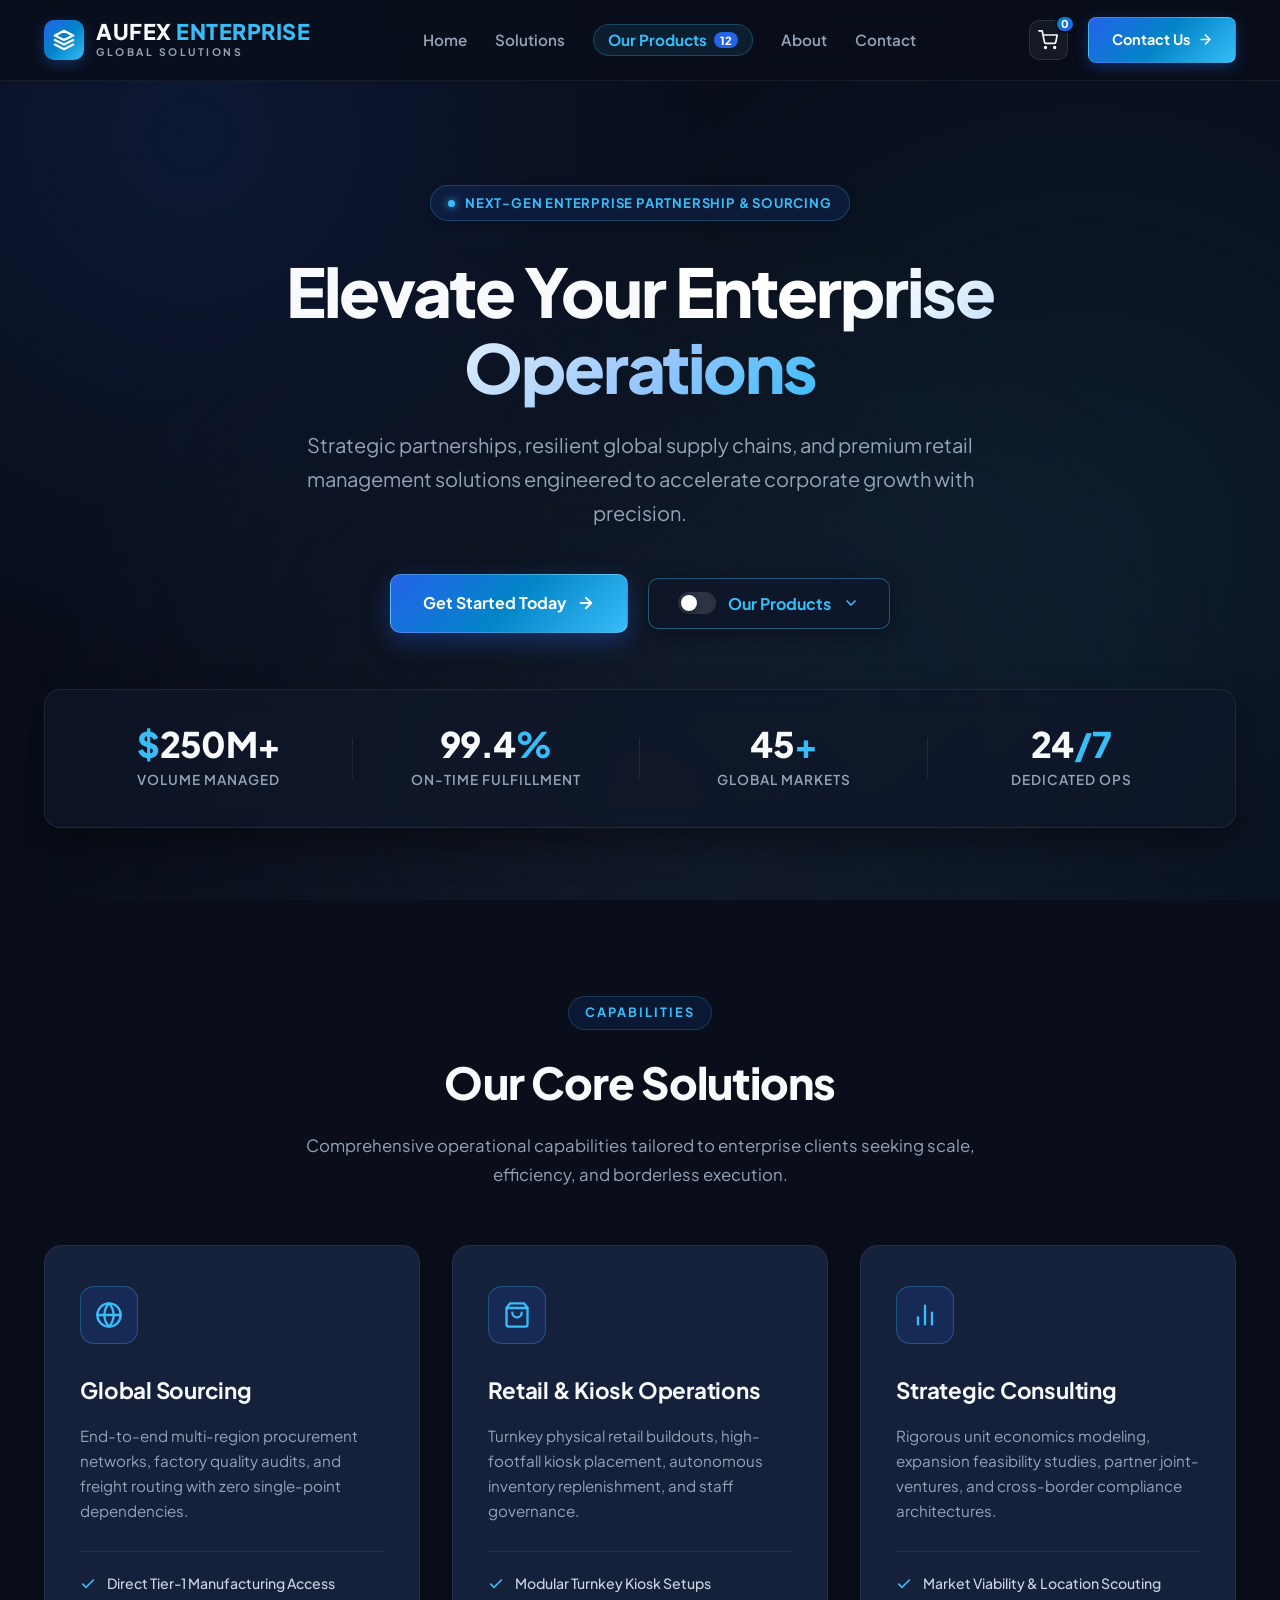
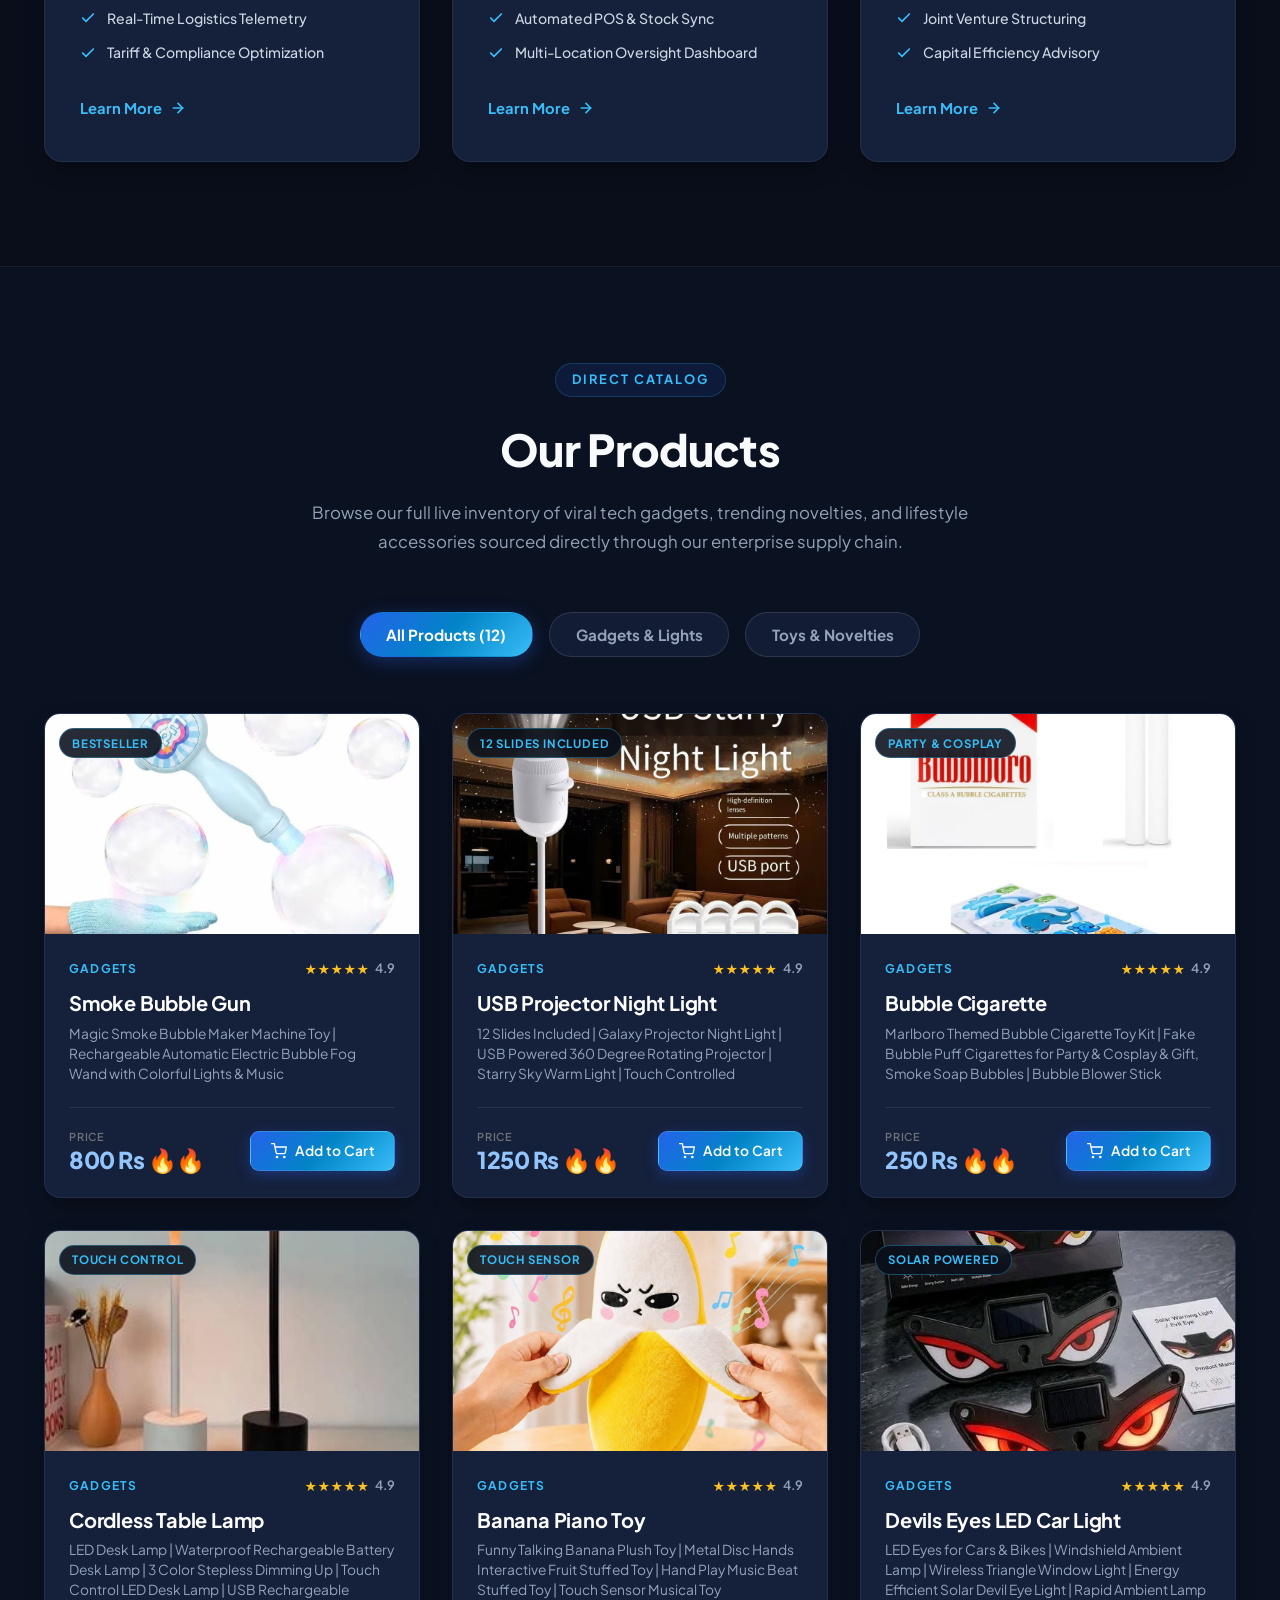
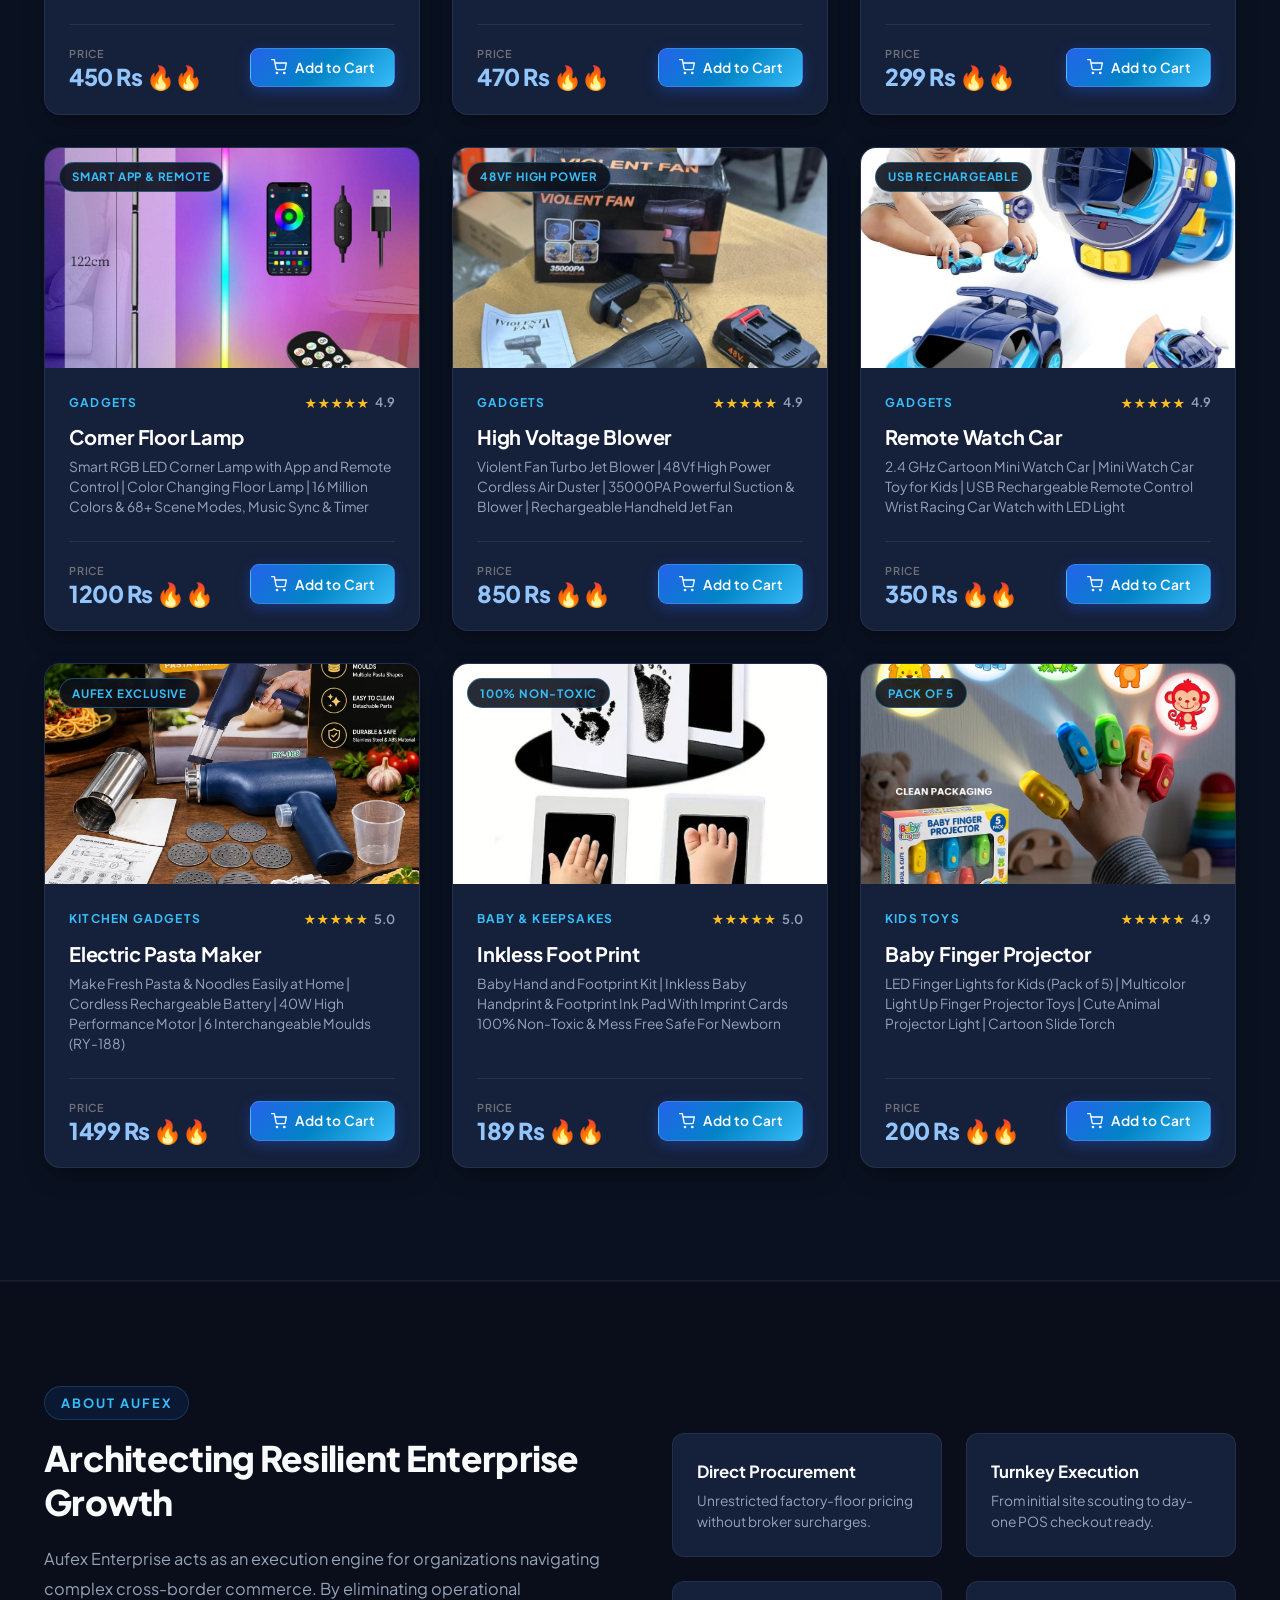
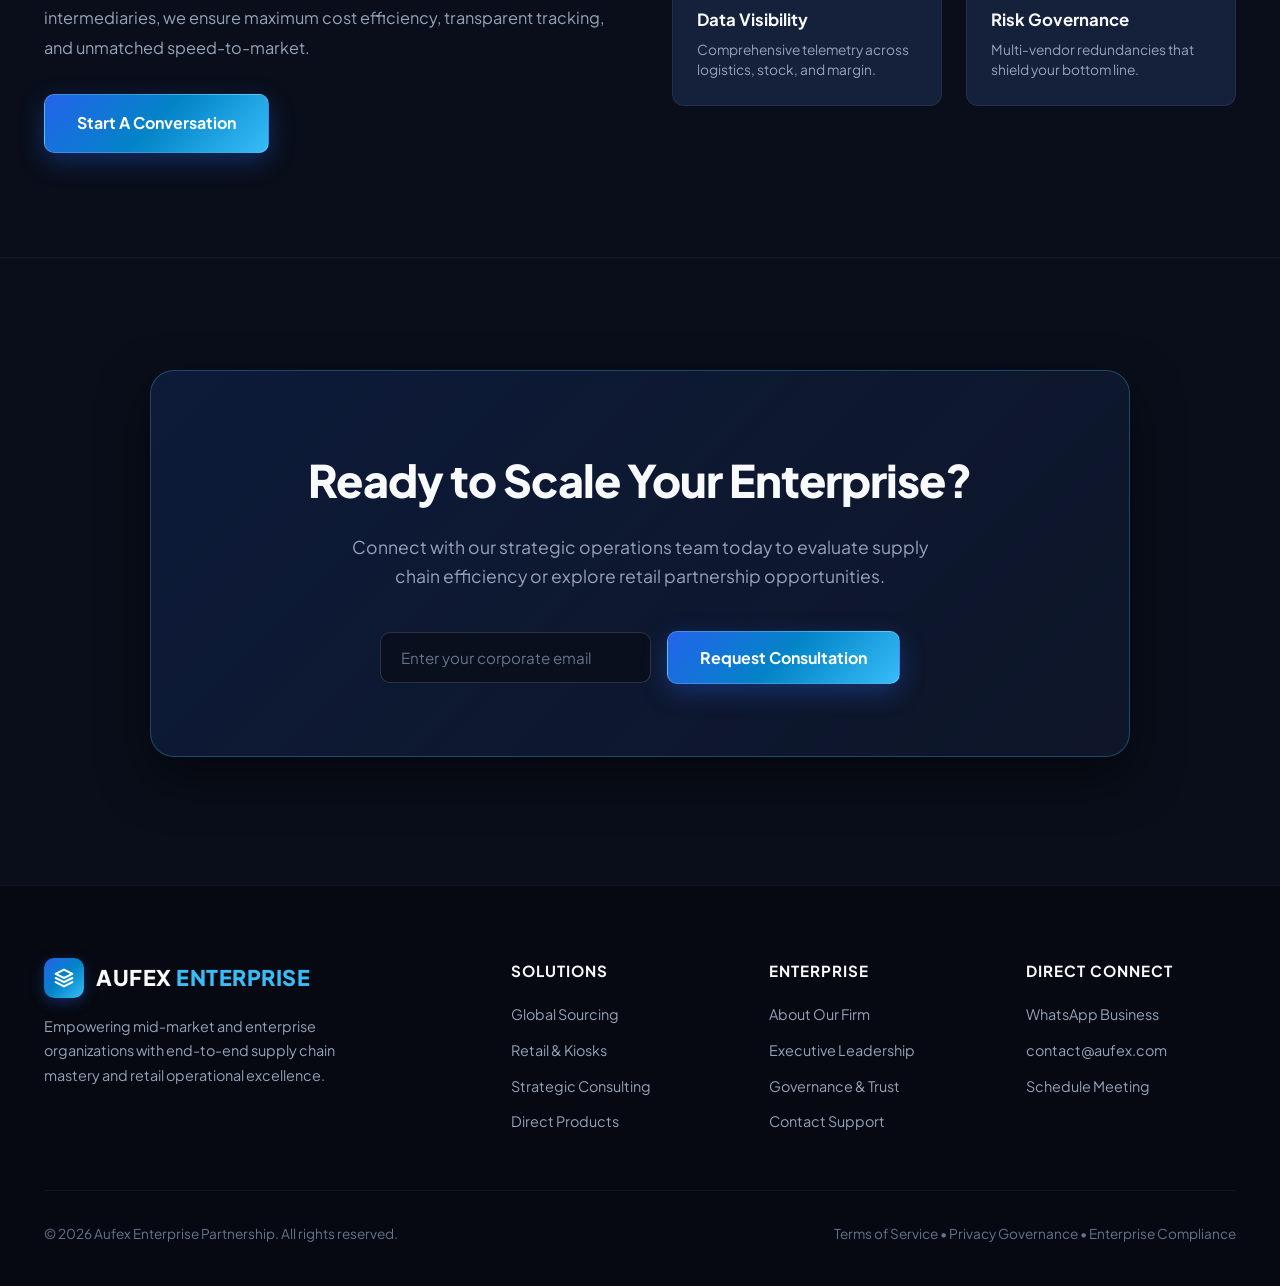
==== commit d03e5c68: "Add files via upload" ====
--- a/index.html
+++ b/index.html
@@ -1,780 +1,2112 @@
-<!DOCTYPE html>
-<html lang="en">
-<head>
-    <meta charset="UTF-8">
-    <meta name="viewport" content="width=device-width, initial-scale=1.0">
-    <title>Aufex | Premium IT Hardware & Dropshipping</title>
-    <link rel="preconnect" href="https://fonts.googleapis.com">
-    <link rel="preconnect" href="https://fonts.gstatic.com" crossorigin>
-    <link href="https://fonts.googleapis.com/css2?family=Plus+Jakarta+Sans:wght@400;500;600;700;800&display=swap" rel="stylesheet">
-    <style>
-        /* CSS Reset and Variables */
-        :root {
-            --primary: #7c3aed;
-            --primary-hover: #6d28d9;
-            --primary-light: #a78bfa;
-            --primary-glow: rgba(124, 58, 237, 0.35);
-            --bg-dark: #0f0f13;
-            --bg-card: #1c1c22;
-            --bg-card-hover: #22222a;
-            --bg-header: rgba(15, 15, 19, 0.92);
-            --text-light: #f8fafc;
-            --text-gray: #94a3b8;
-            --border-subtle: rgba(255, 255, 255, 0.08);
-            --border-glow: rgba(139, 92, 246, 0.45);
-        }
-        
-        * { 
-            margin: 0; 
-            padding: 0; 
-            box-sizing: border-box; 
-            font-family: 'Plus Jakarta Sans', -apple-system, BlinkMacSystemFont, 'Segoe UI', Roboto, sans-serif; 
-        }
-        
-        body { 
-            background-color: var(--bg-dark); 
-            color: var(--text-light); 
-            line-height: 1.6; 
-            overflow-x: hidden;
-        }
-
-        /* Header Navigation */
-        header { 
-            background: var(--bg-header); 
-            padding: 1.1rem 5%; 
-            display: flex; 
-            justify-content: space-between; 
-            align-items: center; 
-            box-shadow: 0 4px 20px rgba(0, 0, 0, 0.4); 
-            position: sticky;
-            top: 0;
-            z-index: 100;
-            backdrop-filter: blur(12px);
-            border-bottom: 1px solid rgba(255, 255, 255, 0.05);
-        }
-        .logo-container { 
-            display: flex; 
-            flex-direction: column; 
-            align-items: flex-start; 
-            line-height: 1; 
-            text-decoration: none; 
-        }
-        .logo { 
-            font-size: 2rem; 
-            font-weight: 800; 
-            color: #f8fafc; 
-            letter-spacing: 2px; 
-            display: flex; 
-            align-items: center; 
-        }
-        .logo span { color: var(--primary-light); }
-        .logo-sub { 
-            font-size: 0.68rem; 
-            font-weight: 700; 
-            letter-spacing: 5px; 
-            color: var(--text-gray); 
-            margin-top: 4px; 
-            padding-left: 2px; 
-        }
-        
-        nav {
-            display: flex;
-            align-items: center;
-        }
-        nav a { 
-            margin-left: 1.75rem; 
-            text-decoration: none; 
-            color: var(--text-light); 
-            font-weight: 500; 
-            font-size: 0.95rem;
-            transition: color 0.2s ease; 
-        }
-        nav a:hover { color: var(--primary-light); }
-
-        .nav-cart {
-            position: relative;
-            display: flex;
-            align-items: center;
-            justify-content: center;
-            margin-left: 1.75rem;
-            color: var(--text-light);
-            text-decoration: none;
-            padding: 0.45rem;
-            border-radius: 8px;
-            transition: color 0.2s ease, transform 0.2s ease;
-        }
-        .nav-cart:hover {
-            color: var(--primary-light);
-            transform: scale(1.05);
-        }
-        .cart-badge {
-            position: absolute;
-            top: -5px;
-            right: -8px;
-            background: linear-gradient(135deg, #8b5cf6, #7c3aed);
-            color: #ffffff;
-            font-size: 0.68rem;
-            font-weight: 800;
-            min-width: 18px;
-            height: 18px;
-            border-radius: 9999px;
-            display: flex;
-            align-items: center;
-            justify-content: center;
-            padding: 0 4px;
-            border: 2px solid var(--bg-dark);
-            transition: transform 0.2s cubic-bezier(0.34, 1.56, 0.64, 1);
-        }
-        .cart-badge.bounce {
-            transform: scale(1.4);
-        }
-
-        /* Hero Section */
-        .hero { 
-            background: radial-gradient(circle at 50% 20%, rgba(124, 58, 237, 0.15) 0%, transparent 60%),
-                        linear-gradient(to bottom, #161622, var(--bg-dark)); 
-            color: #fff; 
-            padding: 6.5rem 5% 5rem; 
-            text-align: center; 
-        }
-        .hero h1 { 
-            font-size: 3.5rem; 
-            margin-bottom: 1.25rem; 
-            font-weight: 800; 
-            letter-spacing: -1.5px; 
-            line-height: 1.15;
-            background: linear-gradient(180deg, #ffffff 40%, #cbd5e1 100%);
-            -webkit-background-clip: text;
-            -webkit-text-fill-color: transparent;
-        }
-        .hero p { 
-            color: var(--text-gray); 
-            margin-bottom: 2.25rem; 
-            max-width: 620px; 
-            margin-left: auto; 
-            margin-right: auto; 
-            font-size: 1.15rem; 
-            line-height: 1.7;
-        }
-        .btn-hero { 
-            background: linear-gradient(135deg, #7c3aed, #6d28d9); 
-            color: #fff; 
-            padding: 0.85rem 2.2rem; 
-            text-decoration: none; 
-            border-radius: 10px; 
-            font-weight: 700; 
-            display: inline-block;
-            transition: all 0.25s cubic-bezier(0.2, 0.8, 0.2, 1);
-            border: 1px solid rgba(255, 255, 255, 0.15);
-            cursor: pointer;
-            letter-spacing: 0.5px;
-            font-size: 0.95rem;
-            box-shadow: 0 4px 18px rgba(124, 58, 237, 0.4);
-        }
-        .btn-hero:hover { 
-            background: linear-gradient(135deg, #8b5cf6, #7c3aed); 
-            transform: translateY(-2px); 
-            box-shadow: 0 8px 25px rgba(124, 58, 237, 0.55); 
-        }
-
-        /* Products Section */
-        .products { 
-            padding: 5.5rem 5% 6rem; 
-            max-width: 1360px;
-            margin: 0 auto;
-        }
-        .section-header {
-            text-align: center;
-            margin-bottom: 3.5rem;
-        }
-        .section-tag {
-            display: inline-block;
-            font-size: 0.78rem;
-            font-weight: 700;
-            text-transform: uppercase;
-            letter-spacing: 2px;
-            color: var(--primary-light);
-            background: rgba(124, 58, 237, 0.12);
-            padding: 0.35rem 0.95rem;
-            border-radius: 9999px;
-            border: 1px solid rgba(124, 58, 237, 0.3);
-            margin-bottom: 0.85rem;
-        }
-        .section-title { 
-            font-size: 2.5rem; 
-            font-weight: 800; 
-            color: #ffffff; 
-            letter-spacing: -0.02em;
-            margin-bottom: 0.75rem;
-        }
-        .section-subtitle {
-            color: var(--text-gray);
-            font-size: 1.05rem;
-            max-width: 560px;
-            margin: 0 auto;
-            line-height: 1.6;
-        }
-
-        /* Responsive Grid */
-        .grid { 
-            display: grid; 
-            grid-template-columns: repeat(auto-fit, minmax(280px, 1fr)); 
-            gap: 2rem; 
-        }
-
-        /* Stylish Product Card with Solid Dark Grey Background & Purple Hover Glow */
-        .card { 
-            background: var(--bg-card); /* Solid dark grey */
-            border-radius: 16px; 
-            border: 1px solid var(--border-subtle);
-            box-shadow: 0 10px 25px -5px rgba(0, 0, 0, 0.45); 
-            display: flex;
-            flex-direction: column;
-            overflow: hidden;
-            position: relative;
-            transition: transform 0.3s cubic-bezier(0.2, 0.8, 0.2, 1), 
-                        box-shadow 0.3s cubic-bezier(0.2, 0.8, 0.2, 1), 
-                        border-color 0.3s ease;
-        }
-        .card:hover { 
-            transform: translateY(-8px); 
-            border-color: var(--border-glow); 
-            /* Subtle purple glow effect */
-            box-shadow: 0 20px 35px -8px rgba(0, 0, 0, 0.7), 
-                        0 0 28px var(--primary-glow); 
-        }
-
-        /* Card Image Container */
-        .card-img-wrap {
-            position: relative;
-            width: 100%;
-            height: 215px;
-            overflow: hidden;
-            background: #141419;
-        }
-        .card-img-wrap img { 
-            width: 100%; 
-            height: 100%; 
-            object-fit: cover; 
-            display: block;
-            transition: transform 0.5s cubic-bezier(0.2, 0.8, 0.2, 1); 
-        }
-        .card:hover .card-img-wrap img { 
-            transform: scale(1.06); 
-        }
-        .card-badge {
-            position: absolute;
-            top: 14px;
-            left: 14px;
-            background: rgba(18, 18, 24, 0.85);
-            backdrop-filter: blur(8px);
-            color: #c4b5fd;
-            border: 1px solid rgba(139, 92, 246, 0.35);
-            font-size: 0.72rem;
-            font-weight: 700;
-            padding: 0.28rem 0.75rem;
-            border-radius: 9999px;
-            text-transform: uppercase;
-            letter-spacing: 0.8px;
-            z-index: 2;
-        }
-
-        /* Card Body & Typography */
-        .card-body {
-            padding: 1.5rem;
-            display: flex;
-            flex-direction: column;
-            flex-grow: 1;
-        }
-        .card-meta {
-            display: flex;
-            justify-content: space-between;
-            align-items: center;
-            margin-bottom: 0.6rem;
-        }
-        .card-category {
-            font-size: 0.75rem;
-            font-weight: 700;
-            text-transform: uppercase;
-            letter-spacing: 1.2px;
-            color: var(--primary-light);
-        }
-        .rating {
-            display: flex;
-            align-items: center;
-            gap: 0.3rem;
-        }
-        .stars {
-            color: #fbbf24;
-            font-size: 0.82rem;
-            letter-spacing: 1px;
-        }
-        .rating-val {
-            color: var(--text-gray);
-            font-weight: 600;
-            font-size: 0.8rem;
-        }
-
-        .product-title { 
-            color: #ffffff; 
-            font-size: 1.25rem; 
-            font-weight: 700; 
-            line-height: 1.35;
-            margin-bottom: 0.45rem; 
-            letter-spacing: -0.01em;
-        }
-        .product-specs {
-            color: var(--text-gray);
-            font-size: 0.86rem;
-            line-height: 1.45;
-            margin-bottom: 1.5rem;
-            flex-grow: 1;
-        }
-
-        /* Card Action Row: Price & Add to Cart Button */
-        .card-action {
-            display: flex;
-            align-items: center;
-            justify-content: space-between;
-            padding-top: 1.25rem;
-            border-top: 1px solid rgba(255, 255, 255, 0.08);
-            margin-top: auto;
-            gap: 0.75rem;
-            flex-wrap: wrap;
-        }
-        .price-box {
-            display: flex;
-            flex-direction: column;
-        }
-        .price-label {
-            font-size: 0.68rem;
-            text-transform: uppercase;
-            letter-spacing: 0.8px;
-            color: #71717a;
-            font-weight: 600;
-            margin-bottom: 1px;
-        }
-        .price { 
-            font-size: 1.55rem; 
-            font-weight: 800; 
-            color: #c4b5fd; 
-            line-height: 1.1;
-            letter-spacing: -0.02em;
-        }
-
-        /* Fixed Purple "Add to Cart" Button: Sized properly, nicely padded, rounded edges */
-        .btn-cart { 
-            display: inline-flex;
-            align-items: center;
-            justify-content: center;
-            gap: 0.5rem;
-            width: auto; /* Not stretched across the screen */
-            padding: 0.68rem 1.25rem; 
-            background: linear-gradient(135deg, #7c3aed 0%, #6d28d9 100%);
-            color: #ffffff; 
-            border-radius: 10px; 
-            font-weight: 600; 
-            font-size: 0.88rem;
-            border: 1px solid rgba(255, 255, 255, 0.15); 
-            cursor: pointer;
-            text-decoration: none;
-            white-space: nowrap;
-            letter-spacing: 0.3px;
-            transition: all 0.25s cubic-bezier(0.2, 0.8, 0.2, 1);
-            box-shadow: 0 4px 14px rgba(124, 58, 237, 0.35);
-        }
-        .btn-cart:hover { 
-            background: linear-gradient(135deg, #8b5cf6 0%, #7c3aed 100%); 
-            transform: translateY(-2px); 
-            box-shadow: 0 6px 20px rgba(124, 58, 237, 0.55); 
-            border-color: rgba(255, 255, 255, 0.3);
-        }
-        .btn-cart:active { 
-            transform: translateY(0); 
-            box-shadow: 0 2px 8px rgba(124, 58, 237, 0.35); 
-        }
-        .btn-cart svg {
-            transition: transform 0.2s ease;
-        }
-        .btn-cart:hover svg {
-            transform: scale(1.12);
-        }
-        .btn-cart.btn-added {
-            background: linear-gradient(135deg, #10b981 0%, #059669 100%) !important;
-            box-shadow: 0 4px 14px rgba(16, 185, 129, 0.4) !important;
-            border-color: rgba(16, 185, 129, 0.4) !important;
-        }
-
-        /* Floating Toast Notification */
-        .toast {
-            position: fixed;
-            bottom: 2rem;
-            right: 2rem;
-            background: #1c1c24;
-            color: #f8fafc;
-            padding: 0.9rem 1.4rem;
-            border-radius: 12px;
-            border: 1px solid rgba(139, 92, 246, 0.4);
-            box-shadow: 0 12px 30px rgba(0, 0, 0, 0.55), 0 0 20px rgba(124, 58, 237, 0.25);
-            font-size: 0.9rem;
-            font-weight: 600;
-            display: flex;
-            align-items: center;
-            gap: 0.65rem;
-            opacity: 0;
-            transform: translateY(20px);
-            transition: opacity 0.3s ease, transform 0.3s cubic-bezier(0.16, 1, 0.3, 1);
-            z-index: 1000;
-            pointer-events: none;
-        }
-        .toast.show {
-            opacity: 1;
-            transform: translateY(0);
-        }
-        .toast-icon {
-            color: #10b981;
-            display: flex;
-            align-items: center;
-        }
-
-        /* Footer & Partnership Info */
-        footer { 
-            background: #09090c; 
-            color: #fff; 
-            text-align: center; 
-            padding: 4.5rem 5% 3.5rem; 
-            margin-top: 3rem; 
-            border-top: 1px solid rgba(255, 255, 255, 0.06); 
-        }
-        footer h3 { 
-            margin-bottom: 1.2rem; 
-            font-size: 1.6rem; 
-            font-weight: 800;
-            color: var(--text-light); 
-        }
-        footer p { 
-            color: var(--text-gray); 
-            max-width: 620px; 
-            margin: 0 auto; 
-            line-height: 1.8; 
-            font-size: 0.95rem;
-        }
-        .copyright { 
-            margin-top: 3rem; 
-            font-size: 0.85rem; 
-            color: #52525b; 
-            text-transform: uppercase; 
-            letter-spacing: 1px; 
-        }
-
-        /* Responsive Breakpoints */
-        @media (max-width: 768px) {
-            .hero h1 { font-size: 2.5rem; }
-            .hero p { font-size: 1rem; }
-            .section-title { font-size: 2rem; }
-            .grid { grid-template-columns: 1fr; max-width: 420px; margin: 0 auto; }
-            .products { padding: 4rem 5%; }
-            nav a { margin-left: 1rem; }
-            .toast { right: 1rem; bottom: 1rem; left: 1rem; justify-content: center; }
-        }
-    </style>
-</head>
-<body>
-
-    <header>
-        <a href="#home" class="logo-container">
-            <div class="logo"><span>A</span>UFEX</div>
-            <div class="logo-sub">PRODUCTS</div>
-        </a>
-        <nav>
-            <a href="#home">Home</a>
-            <a href="#shop">Our Products</a>
-            <a href="#about">Our Partnership</a>
-            <a href="#shop" class="nav-cart" id="navCart" title="Cart">
-                <svg width="20" height="20" viewBox="0 0 24 24" fill="none" stroke="currentColor" stroke-width="2" stroke-linecap="round" stroke-linejoin="round">
-                    <circle cx="9" cy="21" r="1"></circle>
-                    <circle cx="20" cy="21" r="1"></circle>
-                    <path d="M1 1h4l2.68 13.39a2 2 0 0 0 2 1.61h9.72a2 2 0 0 0 2-1.61L23 6H6"></path>
-                </svg>
-                <span class="cart-badge" id="cartCount">0</span>
-            </a>
-        </nav>
-    </header>
-
-    <section class="hero" id="home">
-        <h1>Next-Gen IT Gear, Delivered.</h1>
-        <p>Aufex brings you top-tier tech hardware and professional accessories directly from global suppliers. Upgrade your workspace today.</p>
-        <a href="#shop" class="btn-hero">Browse Products</a>
-    </section>
-
-    <!-- Products Section -->
-    <section class="products" id="shop">
-        <div class="section-header">
-            <span class="section-tag">Curated Collection</span>
-            <h2 class="section-title">Our Products</h2>
-            <p class="section-subtitle">Discover our handpicked collection of trending tech, viral gadgets, and everyday essentials delivered straight to your door.</p>
-        </div>
-        
-        <div class="grid">
-            <!-- Product 1 -->
-            <div class="card">
-                <div class="card-img-wrap">
-                    <span class="card-badge">Bestseller</span>
-                    <img src="smoke-bubble-gun.jpg" alt="Smoke Bubble Gun" loading="lazy">
-                </div>
-                <div class="card-body">
-                    <div class="card-meta">
-                        <span class="card-category">Gadgets</span>
-                        <div class="rating">
-                            <span class="stars">★★★★★</span>
-                            <span class="rating-val">4.9</span>
-                        </div>
-                    </div>
-                    <h3 class="product-title">Smoke Bubble Gun</h3>
-                    <p class="product-specs">Magic Smoke Bubble Maker Machine Toy | Rechargeable Automatic Electric Bubble Fog Wand with Colorful Lights & Music</p>
-                    <div class="card-action">
-                        <div class="price-box">
-                            <span class="price-label">Price</span>
-                            <div class="price">800 Rs 🔥🔥</div>
-                        </div>
-                        <button class="btn-cart" onclick="handleAddToCart(this, 'Smoke Bubble Gun')">
-                            <svg width="17" height="17" viewBox="0 0 24 24" fill="none" stroke="currentColor" stroke-width="2" stroke-linecap="round" stroke-linejoin="round">
-                                <circle cx="9" cy="21" r="1"></circle>
-                                <circle cx="20" cy="21" r="1"></circle>
-                                <path d="M1 1h4l2.68 13.39a2 2 0 0 0 2 1.61h9.72a2 2 0 0 0 2-1.61L23 6H6"></path>
-                            </svg>
-                            <span>Add to Cart</span>
-                        </button>
-                    </div>
-                </div>
-            </div>
-
-            <!-- Product 2 -->
-            <div class="card">
-                <div class="card-img-wrap">
-                    <span class="card-badge">12 Slides Included</span>
-                    <img src="usb-projector-night-light.jpg" alt="USB Projector Night Light" loading="lazy">
-                </div>
-                <div class="card-body">
-                    <div class="card-meta">
-                        <span class="card-category">Gadgets</span>
-                        <div class="rating">
-                            <span class="stars">★★★★★</span>
-                            <span class="rating-val">4.9</span>
-                        </div>
-                    </div>
-                    <h3 class="product-title">USB Projector Night Light</h3>
-                    <p class="product-specs">12 Slides Included | Galaxy Projector Night Light | USB Powered 360 Degree Rotating Projector | Starry Sky Warm Light | Adjustable Brightness | Explosive Small Desk Lamp | Bedroom Bedside Night Light | USB Plug And Play | Touch Controled USB Projector | Romantic Atmosphere Night Light | Indoor Night Light | Car USB Starry Sky Ceiling Light | Car Interior Ambient Light with Patterns | Flexible Interior Light For Bedroom</p>
-                    <div class="card-action">
-                        <div class="price-box">
-                            <span class="price-label">Price</span>
-                            <div class="price">1250 Rs 🔥🔥</div>
-                        </div>
-                        <button class="btn-cart" onclick="handleAddToCart(this, 'USB Projector Night Light')">
-                            <svg width="17" height="17" viewBox="0 0 24 24" fill="none" stroke="currentColor" stroke-width="2" stroke-linecap="round" stroke-linejoin="round">
-                                <circle cx="9" cy="21" r="1"></circle>
-                                <circle cx="20" cy="21" r="1"></circle>
-                                <path d="M1 1h4l2.68 13.39a2 2 0 0 0 2 1.61h9.72a2 2 0 0 0 2-1.61L23 6H6"></path>
-                            </svg>
-                            <span>Add to Cart</span>
-                        </button>
-                    </div>
-                </div>
-            </div>
-
-            <!-- Product 3 -->
-            <div class="card">
-                <div class="card-img-wrap">
-                    <span class="card-badge">Party &amp; Cosplay</span>
-                    <img src="bubble-cigarette.jpg" alt="Bubble Cigarette" loading="lazy">
-                </div>
-                <div class="card-body">
-                    <div class="card-meta">
-                        <span class="card-category">Gadgets</span>
-                        <div class="rating">
-                            <span class="stars">★★★★★</span>
-                            <span class="rating-val">4.9</span>
-                        </div>
-                    </div>
-                    <h3 class="product-title">Bubble Cigarette</h3>
-                    <p class="product-specs">Marlboro Themed Bubble Cigarette Toy Kit | Fake Bubble Puff Cigarettes for Party &amp; Cosplay &amp; Gift, Smoke Soap Bubbles | Cigarettes Bubble Machines | Funny Mini Bubble Blower Stick Toy | Box Bubble Toy | Bubble Blowing Cigarette | Cigarette Box Bubble Toy | Fake Cigarette | Fake Cigarette Bubble Blower | Bubble Cigarette Pack Blower | Fun Party Gift Toy Ideas | Bubble Maker Cigarette</p>
-                    <div class="card-action">
-                        <div class="price-box">
-                            <span class="price-label">Price</span>
-                            <div class="price">250 Rs 🔥🔥</div>
-                        </div>
-                        <button class="btn-cart" onclick="handleAddToCart(this, 'Bubble Cigarette')">
-                            <svg width="17" height="17" viewBox="0 0 24 24" fill="none" stroke="currentColor" stroke-width="2" stroke-linecap="round" stroke-linejoin="round">
-                                <circle cx="9" cy="21" r="1"></circle>
-                                <circle cx="20" cy="21" r="1"></circle>
-                                <path d="M1 1h4l2.68 13.39a2 2 0 0 0 2 1.61h9.72a2 2 0 0 0 2-1.61L23 6H6"></path>
-                            </svg>
-                            <span>Add to Cart</span>
-                        </button>
-                    </div>
-                </div>
-            </div>
-
-            <!-- Product 4 -->
-            <div class="card">
-                <div class="card-img-wrap">
-                    <span class="card-badge">Touch Control</span>
-                    <img src="cordless-table-lamp.jpg" alt="Cordless Table Lamp" loading="lazy">
-                </div>
-                <div class="card-body">
-                    <div class="card-meta">
-                        <span class="card-category">Gadgets</span>
-                        <div class="rating">
-                            <span class="stars">★★★★★</span>
-                            <span class="rating-val">4.9</span>
-                        </div>
-                    </div>
-                    <h3 class="product-title">Cordless Table Lamp</h3>
-                    <p class="product-specs">LED Desk Lamp | Waterproof Rechargeable Battery Desk Lamp | 3 Color Stepless Dimming Up, Battery Operated Lamp | Wireless Bottle Lamp | 3 Colors Dimmable Wine Bottle Light | Touch Control LED Desk Lamp | USB Rechargeable Table Light</p>
-                    <div class="card-action">
-                        <div class="price-box">
-                            <span class="price-label">Price</span>
-                            <div class="price">450 Rs 🔥🔥</div>
-                        </div>
-                        <button class="btn-cart" onclick="handleAddToCart(this, 'Cordless Table Lamp')">
-                            <svg width="17" height="17" viewBox="0 0 24 24" fill="none" stroke="currentColor" stroke-width="2" stroke-linecap="round" stroke-linejoin="round">
-                                <circle cx="9" cy="21" r="1"></circle>
-                                <circle cx="20" cy="21" r="1"></circle>
-                                <path d="M1 1h4l2.68 13.39a2 2 0 0 0 2 1.61h9.72a2 2 0 0 0 2-1.61L23 6H6"></path>
-                            </svg>
-                            <span>Add to Cart</span>
-                        </button>
-                    </div>
-                </div>
-            </div>
-
-            <!-- Product 5 -->
-            <div class="card">
-                <div class="card-img-wrap">
-                    <span class="card-badge">Touch Sensor</span>
-                    <img src="banana-piano-toy.jpg" alt="Banana Piano Toy" loading="lazy">
-                </div>
-                <div class="card-body">
-                    <div class="card-meta">
-                        <span class="card-category">Gadgets</span>
-                        <div class="rating">
-                            <span class="stars">★★★★★</span>
-                            <span class="rating-val">4.9</span>
-                        </div>
-                    </div>
-                    <h3 class="product-title">Banana Piano Toy</h3>
-                    <p class="product-specs">Funny Talking Banana Plush Toy | Metal Disc Hands Interactive Fruit Stuffed Toy | Hand Play Music Beat Stuffed Toy | Banana Stuffed Toy | Touch Sensor Funny Talking Banana Plush Toy | Musical Banana Toy | Soft Banana Toy for Kids | Electronic Plush Toy | Soft Musical Toy | Sensor Touch Funny Banana Toy</p>
-                    <div class="card-action">
-                        <div class="price-box">
-                            <span class="price-label">Price</span>
-                            <div class="price">470 Rs 🔥🔥</div>
-                        </div>
-                        <button class="btn-cart" onclick="handleAddToCart(this, 'Banana Piano Toy')">
-                            <svg width="17" height="17" viewBox="0 0 24 24" fill="none" stroke="currentColor" stroke-width="2" stroke-linecap="round" stroke-linejoin="round">
-                                <circle cx="9" cy="21" r="1"></circle>
-                                <circle cx="20" cy="21" r="1"></circle>
-                                <path d="M1 1h4l2.68 13.39a2 2 0 0 0 2 1.61h9.72a2 2 0 0 0 2-1.61L23 6H6"></path>
-                            </svg>
-                            <span>Add to Cart</span>
-                        </button>
-                    </div>
-                </div>
-            </div>
-
-            <!-- Product 6 -->
-            <div class="card">
-                <div class="card-img-wrap">
-                    <span class="card-badge">Solar Powered</span>
-                    <img src="devils-eyes-car-light.jpg" alt="Devils Eyes LED Car Light" loading="lazy">
-                </div>
-                <div class="card-body">
-                    <div class="card-meta">
-                        <span class="card-category">Gadgets</span>
-                        <div class="rating">
-                            <span class="stars">★★★★★</span>
-                            <span class="rating-val">4.9</span>
-                        </div>
-                    </div>
-                    <h3 class="product-title">Devils Eyes LED Car Light</h3>
-                    <p class="product-specs">LED Eyes for Cars | Devil Eyes Light | Windshield Ambient Lamp | Wireless Triangle Window Light Energy Efficient Solar Devil Eye Light | Y3 Solar Devil Eye Motors | Devil Eyes Lights Rapid Windshield Ambient Lamp | Car LED Ambient Light | Romantic Car Light | Car &amp; Bike LED Interior Lights | Car Decoration Light | Bike LED Lights | Devils Eyes LED Bike Light | LED Eyes for Bikes | Car Evil Light | Car Devil Light | Car Evil Eye Light | Car Devil Eye Light</p>
-                    <div class="card-action">
-                        <div class="price-box">
-                            <span class="price-label">Price</span>
-                            <div class="price">299 Rs 🔥🔥</div>
-                        </div>
-                        <button class="btn-cart" onclick="handleAddToCart(this, 'Devils Eyes LED Car Light')">
-                            <svg width="17" height="17" viewBox="0 0 24 24" fill="none" stroke="currentColor" stroke-width="2" stroke-linecap="round" stroke-linejoin="round">
-                                <circle cx="9" cy="21" r="1"></circle>
-                                <circle cx="20" cy="21" r="1"></circle>
-                                <path d="M1 1h4l2.68 13.39a2 2 0 0 0 2 1.61h9.72a2 2 0 0 0 2-1.61L23 6H6"></path>
-                            </svg>
-                            <span>Add to Cart</span>
-                        </button>
-                    </div>
-                </div>
-            </div>
-        </div>
-    </section>
-
-    <footer id="about">
-        <h3>About Aufex</h3>
-        <p>Aufex is a strategic partnership dedicated to sourcing high-performance IT equipment. By leveraging a streamlined dropshipping model, we cut out the middleman to deliver premium tech directly to professionals and enthusiasts worldwide.</p>
-        <div class="copyright">&copy; 2026 Aufex IT Partnership. All rights reserved.</div>
-    </footer>
-
-    <!-- Interactive Cart Toast Script -->
-    <script>
-        let cartCount = 0;
-        const cartBadge = document.getElementById('cartCount');
-
-        function handleAddToCart(btn, productName) {
-            cartCount++;
-            cartBadge.textContent = cartCount;
-            cartBadge.classList.add('bounce');
-            setTimeout(() => cartBadge.classList.remove('bounce'), 300);
-
-            const originalHTML = btn.innerHTML;
-            btn.innerHTML = `
-                <svg width="16" height="16" viewBox="0 0 24 24" fill="none" stroke="currentColor" stroke-width="2.5" stroke-linecap="round" stroke-linejoin="round">
-                    <polyline points="20 6 9 17 4 12"></polyline>
-                </svg>
-                <span>Added!</span>
-            `;
-            btn.classList.add('btn-added');
-
-            showToast(productName + ' added to cart');
-
-            setTimeout(() => {
-                btn.innerHTML = originalHTML;
-                btn.classList.remove('btn-added');
-            }, 1600);
-        }
-
-        function showToast(message) {
-            let toast = document.getElementById('toast');
-            if (!toast) {
-                toast = document.createElement('div');
-                toast.id = 'toast';
-                toast.className = 'toast';
-                toast.innerHTML = `
-                    <span class="toast-icon">
-                        <svg width="18" height="18" viewBox="0 0 24 24" fill="none" stroke="currentColor" stroke-width="2.5" stroke-linecap="round" stroke-linejoin="round">
-                            <polyline points="20 6 9 17 4 12"></polyline>
-                        </svg>
-                    </span>
-                    <span class="toast-text"></span>
-                `;
-                document.body.appendChild(toast);
-            }
-            toast.querySelector('.toast-text').textContent = message;
-            toast.classList.add('show');
-            
-            clearTimeout(toast.timeoutId);
-            toast.timeoutId = setTimeout(() => {
-                toast.classList.remove('show');
-            }, 2500);
-        }
-    </script>
-
-</body>
-</html>
+<!DOCTYPE html>
+<html lang="en">
+
+<head>
+    <meta charset="UTF-8">
+    <meta name="viewport" content="width=device-width, initial-scale=1.0">
+    <title>Aufex Enterprise | Elevate Your Operations</title>
+    <meta name="description"
+        content="Aufex Enterprise delivers global sourcing, retail kiosk operations, and strategic consulting to scale modern enterprises.">
+
+    <!-- Google Fonts: Plus Jakarta Sans & Inter -->
+    <link rel="preconnect" href="https://fonts.googleapis.com">
+    <link rel="preconnect" href="https://fonts.gstatic.com" crossorigin>
+    <link
+        href="https://fonts.googleapis.com/css2?family=Plus+Jakarta+Sans:wght@400;500;600;700;800&family=Inter:wght@400;500;600&display=swap"
+        rel="stylesheet">
+
+    <style>
+        /* Design Tokens & CSS Variables */
+        :root {
+            --primary-navy: #090e1a;
+            --secondary-navy: #0f172a;
+            --surface-card: #15203b;
+            --surface-card-hover: #1c2a4d;
+            --surface-card-border: rgba(148, 163, 184, 0.12);
+            --surface-card-border-hover: rgba(56, 189, 248, 0.4);
+
+            --accent-blue: #2563eb;
+            --accent-cyan: #38bdf8;
+            --accent-gradient: linear-gradient(135deg, #2563eb 0%, #0284c7 50%, #38bdf8 100%);
+            --accent-glow: rgba(37, 99, 235, 0.35);
+
+            --text-heading: #f8fafc;
+            --text-body: #cbd5e1;
+            --text-muted: #94a3b8;
+            --text-white: #ffffff;
+
+            --nav-bg: rgba(9, 14, 26, 0.88);
+            --transition-smooth: all 0.3s cubic-bezier(0.2, 0.8, 0.2, 1);
+        }
+
+        * {
+            margin: 0;
+            padding: 0;
+            box-sizing: border-box;
+            font-family: 'Plus Jakarta Sans', 'Inter', -apple-system, BlinkMacSystemFont, sans-serif;
+        }
+
+        html {
+            scroll-behavior: smooth;
+        }
+
+        body {
+            background-color: var(--primary-navy);
+            color: var(--text-body);
+            line-height: 1.65;
+            overflow-x: hidden;
+            -webkit-font-smoothing: antialiased;
+        }
+
+        /* Ambient Glow Backgrounds */
+        .ambient-glow {
+            position: fixed;
+            top: 0;
+            left: 0;
+            width: 100%;
+            height: 100%;
+            pointer-events: none;
+            z-index: 0;
+            background:
+                radial-gradient(circle at 15% 15%, rgba(37, 99, 235, 0.12) 0%, transparent 40%),
+                radial-gradient(circle at 85% 60%, rgba(56, 189, 248, 0.08) 0%, transparent 50%),
+                radial-gradient(circle at 50% 90%, rgba(30, 41, 59, 0.4) 0%, transparent 60%);
+        }
+
+        .container {
+            width: 100%;
+            max-width: 1240px;
+            margin: 0 auto;
+            padding: 0 1.5rem;
+            position: relative;
+            z-index: 1;
+        }
+
+        /* Navigation Bar */
+        header.navbar {
+            position: sticky;
+            top: 0;
+            width: 100%;
+            background: var(--nav-bg);
+            backdrop-filter: blur(16px);
+            -webkit-backdrop-filter: blur(16px);
+            border-bottom: 1px solid rgba(255, 255, 255, 0.06);
+            z-index: 100;
+            transition: var(--transition-smooth);
+        }
+
+        .nav-content {
+            display: flex;
+            justify-content: space-between;
+            align-items: center;
+            height: 80px;
+        }
+
+        .logo-wrap {
+            display: flex;
+            align-items: center;
+            gap: 0.75rem;
+            text-decoration: none;
+        }
+
+        .logo-symbol {
+            width: 40px;
+            height: 40px;
+            border-radius: 10px;
+            background: var(--accent-gradient);
+            display: flex;
+            align-items: center;
+            justify-content: center;
+            box-shadow: 0 4px 14px var(--accent-glow);
+        }
+
+        .logo-symbol svg {
+            color: #ffffff;
+        }
+
+        .logo-text-group {
+            display: flex;
+            flex-direction: column;
+        }
+
+        .logo-title {
+            font-size: 1.35rem;
+            font-weight: 800;
+            letter-spacing: 0.5px;
+            color: var(--text-heading);
+            line-height: 1.1;
+        }
+
+        .logo-title span {
+            color: var(--accent-cyan);
+        }
+
+        .logo-badge {
+            font-size: 0.65rem;
+            font-weight: 700;
+            letter-spacing: 2.5px;
+            text-transform: uppercase;
+            color: var(--text-muted);
+        }
+
+        .nav-menu {
+            display: flex;
+            align-items: center;
+            gap: 1.75rem;
+        }
+
+        .nav-link {
+            text-decoration: none;
+            color: var(--text-muted);
+            font-size: 0.95rem;
+            font-weight: 600;
+            transition: var(--transition-smooth);
+            position: relative;
+            padding: 0.35rem 0;
+            cursor: pointer;
+            background: none;
+            border: none;
+        }
+
+        .nav-link:hover {
+            color: var(--text-heading);
+        }
+
+        .nav-link::after {
+            content: '';
+            position: absolute;
+            bottom: 0;
+            left: 0;
+            width: 0;
+            height: 2px;
+            background: var(--accent-cyan);
+            transition: width 0.3s ease;
+            border-radius: 2px;
+        }
+
+        .nav-link:hover::after,
+        .nav-link.active::after {
+            width: 100%;
+        }
+
+        .nav-link.active {
+            color: var(--accent-cyan);
+        }
+
+        /* "Our Products" Switch Link in Nav */
+        .nav-link-products {
+            display: inline-flex;
+            align-items: center;
+            gap: 0.45rem;
+            padding: 0.35rem 0.85rem;
+            background: rgba(56, 189, 248, 0.1);
+            border: 1px solid rgba(56, 189, 248, 0.25);
+            border-radius: 9999px;
+            color: var(--accent-cyan) !important;
+            font-weight: 700;
+        }
+
+        .nav-link-products:hover {
+            background: rgba(56, 189, 248, 0.2);
+            border-color: var(--accent-cyan);
+        }
+
+        .nav-product-count {
+            background: var(--accent-blue);
+            color: #ffffff;
+            font-size: 0.7rem;
+            padding: 1px 6px;
+            border-radius: 9999px;
+            font-weight: 800;
+        }
+
+        .nav-actions {
+            display: flex;
+            align-items: center;
+            gap: 1.25rem;
+        }
+
+        /* Cart Icon with Live Counter */
+        .nav-cart-btn {
+            position: relative;
+            display: flex;
+            align-items: center;
+            justify-content: center;
+            color: var(--text-heading);
+            background: rgba(255, 255, 255, 0.05);
+            border: 1px solid rgba(255, 255, 255, 0.1);
+            padding: 0.55rem;
+            border-radius: 10px;
+            cursor: pointer;
+            transition: var(--transition-smooth);
+            text-decoration: none;
+        }
+
+        .nav-cart-btn:hover {
+            color: var(--accent-cyan);
+            border-color: var(--accent-cyan);
+            transform: scale(1.05);
+        }
+
+        .cart-badge {
+            position: absolute;
+            top: -6px;
+            right: -8px;
+            background: linear-gradient(135deg, #0284c7, #2563eb);
+            color: #ffffff;
+            font-size: 0.68rem;
+            font-weight: 800;
+            min-width: 18px;
+            height: 18px;
+            border-radius: 9999px;
+            display: flex;
+            align-items: center;
+            justify-content: center;
+            padding: 0 4px;
+            border: 2px solid var(--primary-navy);
+            transition: transform 0.2s cubic-bezier(0.34, 1.56, 0.64, 1);
+        }
+
+        .cart-badge.bounce {
+            transform: scale(1.4);
+        }
+
+        .btn-nav {
+            display: inline-flex;
+            align-items: center;
+            gap: 0.5rem;
+            padding: 0.65rem 1.4rem;
+            font-size: 0.9rem;
+            font-weight: 700;
+            color: var(--text-white);
+            background: var(--accent-gradient);
+            border-radius: 8px;
+            text-decoration: none;
+            transition: var(--transition-smooth);
+            box-shadow: 0 4px 14px var(--accent-glow);
+            border: 1px solid rgba(255, 255, 255, 0.15);
+        }
+
+        .btn-nav:hover {
+            transform: translateY(-2px);
+            box-shadow: 0 6px 20px rgba(37, 99, 235, 0.5);
+        }
+
+        /* Hero Section */
+        .hero {
+            padding: 6.5rem 0 5rem;
+            position: relative;
+            text-align: center;
+        }
+
+        .hero-pill {
+            display: inline-flex;
+            align-items: center;
+            gap: 0.6rem;
+            padding: 0.4rem 1.1rem;
+            background: rgba(37, 99, 235, 0.12);
+            border: 1px solid rgba(56, 189, 248, 0.25);
+            border-radius: 9999px;
+            color: var(--accent-cyan);
+            font-size: 0.82rem;
+            font-weight: 700;
+            letter-spacing: 0.8px;
+            text-transform: uppercase;
+            margin-bottom: 2rem;
+            box-shadow: 0 2px 10px rgba(0, 0, 0, 0.2);
+        }
+
+        .hero-pill-dot {
+            width: 7px;
+            height: 7px;
+            border-radius: 50%;
+            background: var(--accent-cyan);
+            box-shadow: 0 0 8px var(--accent-cyan);
+            animation: pulse 2s infinite;
+        }
+
+        @keyframes pulse {
+            0%, 100% { opacity: 1; transform: scale(1); }
+            50% { opacity: 0.4; transform: scale(0.85); }
+        }
+
+        .hero-title {
+            font-size: clamp(2.6rem, 5.5vw, 4.2rem);
+            font-weight: 800;
+            color: var(--text-heading);
+            line-height: 1.12;
+            letter-spacing: -0.03em;
+            max-width: 900px;
+            margin: 0 auto 1.5rem;
+        }
+
+        .hero-title .gradient-text {
+            background: linear-gradient(135deg, #ffffff 30%, #93c5fd 75%, #38bdf8 100%);
+            -webkit-background-clip: text;
+            -webkit-text-fill-color: transparent;
+        }
+
+        .hero-subtitle {
+            font-size: clamp(1.05rem, 1.8vw, 1.25rem);
+            color: var(--text-muted);
+            max-width: 680px;
+            margin: 0 auto 2.75rem;
+            line-height: 1.7;
+        }
+
+        /* Action Buttons */
+        .hero-cta-group {
+            display: flex;
+            align-items: center;
+            justify-content: center;
+            gap: 1.25rem;
+            flex-wrap: wrap;
+            margin-bottom: 3.5rem;
+        }
+
+        .btn-primary {
+            display: inline-flex;
+            align-items: center;
+            gap: 0.65rem;
+            padding: 0.95rem 2rem;
+            font-size: 1rem;
+            font-weight: 700;
+            color: #ffffff;
+            background: var(--accent-gradient);
+            border: 1px solid rgba(255, 255, 255, 0.2);
+            border-radius: 10px;
+            cursor: pointer;
+            text-decoration: none;
+            transition: var(--transition-smooth);
+            box-shadow: 0 8px 24px var(--accent-glow);
+        }
+
+        .btn-primary:hover {
+            transform: translateY(-3px);
+            box-shadow: 0 12px 32px rgba(37, 99, 235, 0.6);
+        }
+
+        /* "Our Products" Interactive Switch Button */
+        .btn-switch-products {
+            display: inline-flex;
+            align-items: center;
+            gap: 0.75rem;
+            padding: 0.85rem 1.85rem;
+            font-size: 1rem;
+            font-weight: 700;
+            color: var(--accent-cyan);
+            background: rgba(15, 23, 42, 0.85);
+            border: 1.5px solid rgba(56, 189, 248, 0.4);
+            border-radius: 10px;
+            cursor: pointer;
+            transition: var(--transition-smooth);
+            box-shadow: 0 4px 20px rgba(0, 0, 0, 0.35);
+        }
+
+        .btn-switch-products:hover {
+            background: rgba(56, 189, 248, 0.12);
+            border-color: var(--accent-cyan);
+            transform: translateY(-2px);
+            box-shadow: 0 6px 25px rgba(56, 189, 248, 0.35);
+        }
+
+        /* Toggle Slider Graphic Inside Switch Button */
+        .toggle-switch-ui {
+            width: 38px;
+            height: 22px;
+            background: rgba(255, 255, 255, 0.12);
+            border-radius: 9999px;
+            position: relative;
+            transition: background 0.3s ease;
+            display: inline-block;
+        }
+
+        .toggle-switch-ui::before {
+            content: '';
+            position: absolute;
+            top: 3px;
+            left: 3px;
+            width: 16px;
+            height: 16px;
+            background: #ffffff;
+            border-radius: 50%;
+            transition: transform 0.3s cubic-bezier(0.2, 0.8, 0.2, 1);
+            box-shadow: 0 2px 5px rgba(0, 0, 0, 0.4);
+        }
+
+        .btn-switch-products.active-switch .toggle-switch-ui {
+            background: var(--accent-cyan);
+        }
+
+        .btn-switch-products.active-switch .toggle-switch-ui::before {
+            transform: translateX(16px);
+            background: #090e1a;
+        }
+
+        /* Stats Bar */
+        .stats-bar {
+            display: grid;
+            grid-template-columns: repeat(4, 1fr);
+            gap: 1.5rem;
+            background: rgba(15, 23, 42, 0.7);
+            border: 1px solid rgba(255, 255, 255, 0.08);
+            border-radius: 16px;
+            padding: 2.2rem 2rem;
+            box-shadow: 0 16px 36px rgba(0, 0, 0, 0.4);
+            backdrop-filter: blur(10px);
+        }
+
+        .stat-item {
+            text-align: center;
+            position: relative;
+        }
+
+        .stat-item:not(:last-child)::after {
+            content: '';
+            position: absolute;
+            right: -0.75rem;
+            top: 20%;
+            height: 60%;
+            width: 1px;
+            background: rgba(255, 255, 255, 0.08);
+        }
+
+        .stat-value {
+            font-size: 2.2rem;
+            font-weight: 800;
+            color: var(--text-heading);
+            line-height: 1.1;
+            margin-bottom: 0.35rem;
+            letter-spacing: -0.02em;
+        }
+
+        .stat-value span {
+            color: var(--accent-cyan);
+        }
+
+        .stat-label {
+            font-size: 0.85rem;
+            font-weight: 600;
+            color: var(--text-muted);
+            text-transform: uppercase;
+            letter-spacing: 1px;
+        }
+
+        /* Section Headers */
+        .section-header {
+            text-align: center;
+            max-width: 720px;
+            margin: 0 auto 3.5rem;
+        }
+
+        .section-tag {
+            display: inline-block;
+            font-size: 0.8rem;
+            font-weight: 700;
+            text-transform: uppercase;
+            letter-spacing: 2px;
+            color: var(--accent-cyan);
+            background: rgba(37, 99, 235, 0.12);
+            padding: 0.35rem 1rem;
+            border-radius: 9999px;
+            border: 1px solid rgba(56, 189, 248, 0.2);
+            margin-bottom: 1rem;
+        }
+
+        .section-title {
+            font-size: clamp(2rem, 3.8vw, 2.75rem);
+            font-weight: 800;
+            color: var(--text-heading);
+            letter-spacing: -0.02em;
+            margin-bottom: 0.85rem;
+        }
+
+        .section-desc {
+            font-size: 1.05rem;
+            color: var(--text-muted);
+            line-height: 1.7;
+        }
+
+        /* Core Solutions Section */
+        .solutions-section {
+            padding: 5.5rem 0 6.5rem;
+            position: relative;
+        }
+
+        .solutions-grid {
+            display: grid;
+            grid-template-columns: repeat(3, 1fr);
+            gap: 2rem;
+        }
+
+        .solution-card {
+            background: var(--surface-card);
+            border: 1px solid var(--surface-card-border);
+            border-radius: 18px;
+            padding: 2.5rem 2.2rem;
+            display: flex;
+            flex-direction: column;
+            transition: var(--transition-smooth);
+            position: relative;
+            overflow: hidden;
+            box-shadow: 0 10px 25px -5px rgba(0, 0, 0, 0.3);
+        }
+
+        .solution-card::before {
+            content: '';
+            position: absolute;
+            top: 0;
+            left: 0;
+            right: 0;
+            height: 3px;
+            background: var(--accent-gradient);
+            opacity: 0;
+            transition: opacity 0.3s ease;
+        }
+
+        .solution-card:hover {
+            transform: translateY(-8px);
+            background: var(--surface-card-hover);
+            border-color: var(--surface-card-border-hover);
+            box-shadow: 0 20px 40px -10px rgba(0, 0, 0, 0.6), 0 0 28px rgba(37, 99, 235, 0.2);
+        }
+
+        .solution-card:hover::before {
+            opacity: 1;
+        }
+
+        .card-icon-wrap {
+            width: 58px;
+            height: 58px;
+            border-radius: 14px;
+            background: rgba(37, 99, 235, 0.15);
+            border: 1px solid rgba(56, 189, 248, 0.3);
+            display: flex;
+            align-items: center;
+            justify-content: center;
+            margin-bottom: 1.75rem;
+            color: var(--accent-cyan);
+            transition: var(--transition-smooth);
+        }
+
+        .solution-card:hover .card-icon-wrap {
+            background: var(--accent-gradient);
+            color: #ffffff;
+            box-shadow: 0 4px 16px var(--accent-glow);
+            transform: scale(1.05);
+        }
+
+        .card-title {
+            font-size: 1.4rem;
+            font-weight: 700;
+            color: var(--text-heading);
+            margin-bottom: 0.85rem;
+            letter-spacing: -0.01em;
+        }
+
+        .card-desc {
+            font-size: 0.95rem;
+            color: var(--text-muted);
+            line-height: 1.65;
+            margin-bottom: 1.75rem;
+            flex-grow: 1;
+        }
+
+        .card-features {
+            list-style: none;
+            padding: 0;
+            margin-bottom: 2rem;
+            display: flex;
+            flex-direction: column;
+            gap: 0.7rem;
+            border-top: 1px solid rgba(255, 255, 255, 0.06);
+            padding-top: 1.25rem;
+        }
+
+        .card-feature-item {
+            display: flex;
+            align-items: center;
+            gap: 0.65rem;
+            font-size: 0.88rem;
+            color: var(--text-body);
+            font-weight: 500;
+        }
+
+        .card-feature-item svg {
+            color: var(--accent-cyan);
+            flex-shrink: 0;
+        }
+
+        .card-link {
+            display: inline-flex;
+            align-items: center;
+            gap: 0.5rem;
+            font-size: 0.92rem;
+            font-weight: 700;
+            color: var(--accent-cyan);
+            text-decoration: none;
+            transition: var(--transition-smooth);
+            margin-top: auto;
+        }
+
+        .card-link svg {
+            transition: transform 0.25s ease;
+        }
+
+        .card-link:hover {
+            color: #ffffff;
+        }
+
+        .card-link:hover svg {
+            transform: translateX(4px);
+        }
+
+        /* ========================================================
+           "OUR PRODUCTS" SECTION (Full Catalog Toggle & Display)
+           ======================================================== */
+        .products-section {
+            padding: 6rem 0 7rem;
+            background: rgba(15, 23, 42, 0.45);
+            border-top: 1px solid rgba(255, 255, 255, 0.06);
+            border-bottom: 1px solid rgba(255, 255, 255, 0.06);
+            position: relative;
+        }
+
+        /* Floating Switch Controller Bar */
+        .catalog-switch-bar {
+            display: flex;
+            align-items: center;
+            justify-content: center;
+            gap: 1rem;
+            margin-bottom: 3.5rem;
+            flex-wrap: wrap;
+        }
+
+        .switch-toggle-btn {
+            display: inline-flex;
+            align-items: center;
+            gap: 0.75rem;
+            padding: 0.75rem 1.6rem;
+            border-radius: 9999px;
+            font-size: 0.95rem;
+            font-weight: 700;
+            cursor: pointer;
+            transition: var(--transition-smooth);
+            border: 1px solid rgba(255, 255, 255, 0.12);
+            background: rgba(21, 32, 59, 0.8);
+            color: var(--text-muted);
+        }
+
+        .switch-toggle-btn:hover {
+            color: #ffffff;
+            border-color: rgba(56, 189, 248, 0.4);
+        }
+
+        .switch-toggle-btn.active {
+            background: var(--accent-gradient);
+            color: #ffffff;
+            border-color: transparent;
+            box-shadow: 0 4px 18px var(--accent-glow);
+        }
+
+        /* Product Grid */
+        .product-grid {
+            display: grid;
+            grid-template-columns: repeat(auto-fill, minmax(285px, 1fr));
+            gap: 2rem;
+            transition: var(--transition-smooth);
+        }
+
+        /* Product Card */
+        .product-card {
+            background: var(--surface-card);
+            border-radius: 16px;
+            border: 1px solid var(--surface-card-border);
+            box-shadow: 0 10px 25px -5px rgba(0, 0, 0, 0.45);
+            display: flex;
+            flex-direction: column;
+            overflow: hidden;
+            position: relative;
+            transition: transform 0.3s cubic-bezier(0.2, 0.8, 0.2, 1),
+                        box-shadow 0.3s cubic-bezier(0.2, 0.8, 0.2, 1),
+                        border-color 0.3s ease;
+        }
+
+        .product-card:hover {
+            transform: translateY(-8px);
+            border-color: var(--surface-card-border-hover);
+            box-shadow: 0 20px 35px -8px rgba(0, 0, 0, 0.7),
+                        0 0 24px rgba(37, 99, 235, 0.3);
+        }
+
+        .product-card-img-wrap {
+            position: relative;
+            width: 100%;
+            height: 220px;
+            overflow: hidden;
+            background: #0f172a;
+        }
+
+        .product-card-img-wrap img {
+            width: 100%;
+            height: 100%;
+            object-fit: cover;
+            display: block;
+            transition: transform 0.5s cubic-bezier(0.2, 0.8, 0.2, 1);
+        }
+
+        .product-card:hover .product-card-img-wrap img {
+            transform: scale(1.08);
+        }
+
+        .product-badge {
+            position: absolute;
+            top: 14px;
+            left: 14px;
+            background: rgba(9, 14, 26, 0.88);
+            backdrop-filter: blur(8px);
+            color: var(--accent-cyan);
+            border: 1px solid rgba(56, 189, 248, 0.35);
+            font-size: 0.72rem;
+            font-weight: 700;
+            padding: 0.28rem 0.75rem;
+            border-radius: 9999px;
+            text-transform: uppercase;
+            letter-spacing: 0.8px;
+            z-index: 2;
+        }
+
+        .product-card-body {
+            padding: 1.5rem;
+            display: flex;
+            flex-direction: column;
+            flex-grow: 1;
+        }
+
+        .product-meta {
+            display: flex;
+            justify-content: space-between;
+            align-items: center;
+            margin-bottom: 0.6rem;
+        }
+
+        .product-category {
+            font-size: 0.75rem;
+            font-weight: 700;
+            text-transform: uppercase;
+            letter-spacing: 1.2px;
+            color: var(--accent-cyan);
+        }
+
+        .product-rating {
+            display: flex;
+            align-items: center;
+            gap: 0.3rem;
+        }
+
+        .product-stars {
+            color: #fbbf24;
+            font-size: 0.82rem;
+            letter-spacing: 1px;
+        }
+
+        .product-rating-val {
+            color: var(--text-muted);
+            font-weight: 600;
+            font-size: 0.8rem;
+        }
+
+        .product-card-title {
+            color: #ffffff;
+            font-size: 1.25rem;
+            font-weight: 700;
+            line-height: 1.35;
+            margin-bottom: 0.45rem;
+            letter-spacing: -0.01em;
+        }
+
+        .product-specs {
+            color: var(--text-muted);
+            font-size: 0.86rem;
+            line-height: 1.45;
+            margin-bottom: 1.5rem;
+            flex-grow: 1;
+        }
+
+        .product-action-row {
+            display: flex;
+            align-items: center;
+            justify-content: space-between;
+            padding-top: 1.25rem;
+            border-top: 1px solid rgba(255, 255, 255, 0.08);
+            margin-top: auto;
+            gap: 0.75rem;
+            flex-wrap: wrap;
+        }
+
+        .price-box {
+            display: flex;
+            flex-direction: column;
+        }
+
+        .price-label {
+            font-size: 0.68rem;
+            text-transform: uppercase;
+            letter-spacing: 0.8px;
+            color: #71717a;
+            font-weight: 600;
+            margin-bottom: 1px;
+        }
+
+        .price-text {
+            font-size: 1.45rem;
+            font-weight: 800;
+            color: #93c5fd;
+            line-height: 1.1;
+            letter-spacing: -0.02em;
+        }
+
+        .btn-add-cart {
+            display: inline-flex;
+            align-items: center;
+            justify-content: center;
+            gap: 0.5rem;
+            padding: 0.65rem 1.2rem;
+            background: var(--accent-gradient);
+            color: #ffffff;
+            border-radius: 9px;
+            font-weight: 600;
+            font-size: 0.86rem;
+            border: 1px solid rgba(255, 255, 255, 0.15);
+            cursor: pointer;
+            text-decoration: none;
+            white-space: nowrap;
+            letter-spacing: 0.3px;
+            transition: all 0.25s cubic-bezier(0.2, 0.8, 0.2, 1);
+            box-shadow: 0 4px 14px var(--accent-glow);
+        }
+
+        .btn-add-cart:hover {
+            transform: translateY(-2px);
+            box-shadow: 0 6px 20px rgba(37, 99, 235, 0.55);
+            border-color: rgba(255, 255, 255, 0.3);
+        }
+
+        .btn-add-cart.btn-added {
+            background: linear-gradient(135deg, #10b981 0%, #059669 100%) !important;
+            box-shadow: 0 4px 14px rgba(16, 185, 129, 0.4) !important;
+        }
+
+        /* Why Partner Section (Enterprise Overview) */
+        .about-section {
+            padding: 6.5rem 0;
+            border-top: 1px solid rgba(255, 255, 255, 0.05);
+            border-bottom: 1px solid rgba(255, 255, 255, 0.05);
+        }
+
+        .about-grid {
+            display: grid;
+            grid-template-columns: 1fr 1fr;
+            gap: 4rem;
+            align-items: center;
+        }
+
+        .about-text h3 {
+            font-size: 2.2rem;
+            font-weight: 800;
+            color: var(--text-heading);
+            line-height: 1.25;
+            letter-spacing: -0.02em;
+            margin-bottom: 1.25rem;
+        }
+
+        .about-text p {
+            color: var(--text-muted);
+            font-size: 1.02rem;
+            line-height: 1.8;
+            margin-bottom: 2rem;
+        }
+
+        .pillar-grid {
+            display: grid;
+            grid-template-columns: 1fr 1fr;
+            gap: 1.5rem;
+        }
+
+        .pillar-card {
+            background: var(--surface-card);
+            border: 1px solid var(--surface-card-border);
+            padding: 1.5rem;
+            border-radius: 12px;
+            transition: var(--transition-smooth);
+        }
+
+        .pillar-card:hover {
+            border-color: var(--surface-card-border-hover);
+            transform: translateY(-3px);
+        }
+
+        .pillar-title {
+            font-size: 1.05rem;
+            font-weight: 700;
+            color: var(--text-heading);
+            margin-bottom: 0.35rem;
+        }
+
+        .pillar-desc {
+            font-size: 0.86rem;
+            color: var(--text-muted);
+            line-height: 1.5;
+        }
+
+        /* Contact & CTA Section */
+        .contact-section {
+            padding: 7rem 0 8rem;
+            text-align: center;
+        }
+
+        .cta-banner {
+            background: linear-gradient(135deg, rgba(37, 99, 235, 0.15) 0%, rgba(15, 23, 42, 0.9) 100%);
+            border: 1px solid rgba(56, 189, 248, 0.3);
+            border-radius: 24px;
+            padding: 4.5rem 3rem;
+            box-shadow: 0 20px 50px rgba(0, 0, 0, 0.5);
+            max-width: 980px;
+            margin: 0 auto;
+            position: relative;
+            overflow: hidden;
+        }
+
+        .cta-banner h2 {
+            font-size: clamp(2rem, 3.5vw, 2.8rem);
+            font-weight: 800;
+            color: var(--text-heading);
+            margin-bottom: 1rem;
+            letter-spacing: -0.02em;
+        }
+
+        .cta-banner p {
+            font-size: 1.1rem;
+            color: var(--text-muted);
+            max-width: 620px;
+            margin: 0 auto 2.5rem;
+        }
+
+        .cta-form {
+            display: flex;
+            justify-content: center;
+            align-items: center;
+            gap: 1rem;
+            max-width: 520px;
+            margin: 0 auto;
+            flex-wrap: wrap;
+        }
+
+        .cta-input {
+            flex: 1 1 260px;
+            padding: 0.95rem 1.25rem;
+            border-radius: 10px;
+            background: rgba(9, 14, 26, 0.8);
+            border: 1px solid rgba(255, 255, 255, 0.15);
+            color: #ffffff;
+            font-size: 0.95rem;
+            outline: none;
+            transition: var(--transition-smooth);
+        }
+
+        .cta-input:focus {
+            border-color: var(--accent-cyan);
+            box-shadow: 0 0 15px rgba(56, 189, 248, 0.3);
+        }
+
+        .cta-input::placeholder {
+            color: #64748b;
+        }
+
+        /* Footer */
+        footer.footer {
+            background: #060911;
+            border-top: 1px solid rgba(255, 255, 255, 0.06);
+            padding: 4.5rem 0 2.5rem;
+            color: var(--text-muted);
+            font-size: 0.9rem;
+        }
+
+        .footer-grid {
+            display: grid;
+            grid-template-columns: 2fr 1fr 1fr 1fr;
+            gap: 3rem;
+            margin-bottom: 3.5rem;
+        }
+
+        .footer-brand p {
+            margin-top: 1rem;
+            max-width: 320px;
+            line-height: 1.7;
+        }
+
+        .footer-heading {
+            font-size: 0.95rem;
+            font-weight: 700;
+            color: var(--text-heading);
+            text-transform: uppercase;
+            letter-spacing: 1px;
+            margin-bottom: 1.25rem;
+        }
+
+        .footer-links {
+            list-style: none;
+            padding: 0;
+            display: flex;
+            flex-direction: column;
+            gap: 0.75rem;
+        }
+
+        .footer-links a {
+            color: var(--text-muted);
+            text-decoration: none;
+            transition: var(--transition-smooth);
+        }
+
+        .footer-links a:hover {
+            color: var(--accent-cyan);
+        }
+
+        .footer-bottom {
+            padding-top: 2rem;
+            border-top: 1px solid rgba(255, 255, 255, 0.05);
+            display: flex;
+            justify-content: space-between;
+            align-items: center;
+            font-size: 0.85rem;
+            color: #64748b;
+            flex-wrap: wrap;
+            gap: 1rem;
+        }
+
+        /* Toast Notification */
+        .toast {
+            position: fixed;
+            bottom: 2rem;
+            right: 2rem;
+            background: #111c35;
+            color: #f8fafc;
+            padding: 0.9rem 1.5rem;
+            border-radius: 12px;
+            border: 1px solid var(--accent-cyan);
+            box-shadow: 0 12px 30px rgba(0, 0, 0, 0.6), 0 0 20px rgba(56, 189, 248, 0.25);
+            font-size: 0.92rem;
+            font-weight: 600;
+            display: flex;
+            align-items: center;
+            gap: 0.75rem;
+            opacity: 0;
+            transform: translateY(20px);
+            transition: opacity 0.3s ease, transform 0.3s cubic-bezier(0.16, 1, 0.3, 1);
+            z-index: 1000;
+            pointer-events: none;
+        }
+
+        .toast.show {
+            opacity: 1;
+            transform: translateY(0);
+        }
+
+        .toast-icon {
+            color: #38bdf8;
+            display: flex;
+            align-items: center;
+        }
+
+        /* Responsive Breakpoints */
+        @media (max-width: 1024px) {
+            .solutions-grid {
+                grid-template-columns: repeat(2, 1fr);
+            }
+
+            .about-grid {
+                grid-template-columns: 1fr;
+                gap: 2.5rem;
+            }
+
+            .footer-grid {
+                grid-template-columns: 1fr 1fr;
+            }
+        }
+
+        @media (max-width: 768px) {
+            .nav-menu {
+                display: none;
+            }
+
+            .stats-bar {
+                grid-template-columns: repeat(2, 1fr);
+                gap: 2rem;
+            }
+
+            .stat-item:nth-child(2)::after {
+                display: none;
+            }
+
+            .solutions-grid {
+                grid-template-columns: 1fr;
+            }
+
+            .product-grid {
+                grid-template-columns: 1fr;
+            }
+
+            .pillar-grid {
+                grid-template-columns: 1fr;
+            }
+
+            .cta-banner {
+                padding: 3rem 1.5rem;
+            }
+
+            .footer-grid {
+                grid-template-columns: 1fr;
+                gap: 2rem;
+            }
+        }
+    </style>
+</head>
+
+<body>
+
+    <div class="ambient-glow"></div>
+
+    <!-- Navigation Bar -->
+    <header class="navbar" id="navbar">
+        <div class="container nav-content">
+            <a href="#home" class="logo-wrap" id="logo">
+                <div class="logo-symbol">
+                    <svg width="22" height="22" viewBox="0 0 24 24" fill="none" stroke="currentColor" stroke-width="2.5"
+                        stroke-linecap="round" stroke-linejoin="round">
+                        <polygon points="12 2 2 7 12 12 22 7 12 2"></polygon>
+                        <polyline points="2 17 12 22 22 17"></polyline>
+                        <polyline points="2 12 12 17 22 12"></polyline>
+                    </svg>
+                </div>
+                <div class="logo-text-group">
+                    <div class="logo-title">AUFEX <span>ENTERPRISE</span></div>
+                    <div class="logo-badge">Global Solutions</div>
+                </div>
+            </a>
+
+            <nav class="nav-menu" id="navMenu">
+                <a href="#home" class="nav-link">Home</a>
+                <a href="#solutions" class="nav-link">Solutions</a>
+                <!-- "Our Products" Switch Link in Nav -->
+                <button type="button" class="nav-link nav-link-products" id="navProductsBtn" onclick="toggleProductsView(true)">
+                    <span>Our Products</span>
+                    <span class="nav-product-count">12</span>
+                </button>
+                <a href="#about" class="nav-link">About</a>
+                <a href="#contact" class="nav-link">Contact</a>
+            </nav>
+
+            <div class="nav-actions">
+                <!-- Cart Button with live counter -->
+                <a href="#products" class="nav-cart-btn" id="navCart" title="Cart" onclick="toggleProductsView(true)">
+                    <svg width="20" height="20" viewBox="0 0 24 24" fill="none" stroke="currentColor" stroke-width="2"
+                        stroke-linecap="round" stroke-linejoin="round">
+                        <circle cx="9" cy="21" r="1"></circle>
+                        <circle cx="20" cy="21" r="1"></circle>
+                        <path d="M1 1h4l2.68 13.39a2 2 0 0 0 2 1.61h9.72a2 2 0 0 0 2-1.61L23 6H6"></path>
+                    </svg>
+                    <span class="cart-badge" id="cartCount">0</span>
+                </a>
+
+                <a href="#contact" class="btn-nav" id="btnNavCta">
+                    <span>Contact Us</span>
+                    <svg width="15" height="15" viewBox="0 0 24 24" fill="none" stroke="currentColor"
+                        stroke-width="2.5" stroke-linecap="round" stroke-linejoin="round">
+                        <line x1="5" y1="12" x2="19" y2="12"></line>
+                        <polyline points="12 5 19 12 12 19"></polyline>
+                    </svg>
+                </a>
+            </div>
+        </div>
+    </header>
+
+    <!-- Hero Section -->
+    <section class="hero" id="home">
+        <div class="container">
+            <div class="hero-pill">
+                <span class="hero-pill-dot"></span>
+                <span>Next-Gen Enterprise Partnership &amp; Sourcing</span>
+            </div>
+
+            <h1 class="hero-title">
+                Elevate Your <span class="gradient-text">Enterprise Operations</span>
+            </h1>
+
+            <p class="hero-subtitle">
+                Strategic partnerships, resilient global supply chains, and premium retail management solutions
+                engineered to accelerate corporate growth with precision.
+            </p>
+
+            <div class="hero-cta-group">
+                <a href="#contact" class="btn-primary" id="btnHeroGetStarted">
+                    <span>Get Started Today</span>
+                    <svg width="18" height="18" viewBox="0 0 24 24" fill="none" stroke="currentColor"
+                        stroke-width="2.5" stroke-linecap="round" stroke-linejoin="round">
+                        <line x1="5" y1="12" x2="19" y2="12"></line>
+                        <polyline points="12 5 19 12 12 19"></polyline>
+                    </svg>
+                </a>
+
+                <!-- "Our Products" Interactive Switch Button Requested by User -->
+                <button type="button" class="btn-switch-products" id="btnOurProductsSwitch" onclick="toggleProductsView()">
+                    <span class="toggle-switch-ui" id="switchGraphic"></span>
+                    <span>Our Products</span>
+                    <svg width="16" height="16" viewBox="0 0 24 24" fill="none" stroke="currentColor"
+                        stroke-width="2.5" stroke-linecap="round" stroke-linejoin="round">
+                        <polyline points="6 9 12 15 18 9"></polyline>
+                    </svg>
+                </button>
+            </div>
+
+            <!-- Stats Bar -->
+            <div class="stats-bar" id="statsBar">
+                <div class="stat-item">
+                    <div class="stat-value"><span>$</span>250M+</div>
+                    <div class="stat-label">Volume Managed</div>
+                </div>
+                <div class="stat-item">
+                    <div class="stat-value">99.4<span>%</span></div>
+                    <div class="stat-label">On-Time Fulfillment</div>
+                </div>
+                <div class="stat-item">
+                    <div class="stat-value">45<span>+</span></div>
+                    <div class="stat-label">Global Markets</div>
+                </div>
+                <div class="stat-item">
+                    <div class="stat-value">24<span>/7</span></div>
+                    <div class="stat-label">Dedicated Ops</div>
+                </div>
+            </div>
+        </div>
+    </section>
+
+    <!-- Core Solutions Section -->
+    <section class="solutions-section" id="solutions">
+        <div class="container">
+            <div class="section-header">
+                <span class="section-tag">Capabilities</span>
+                <h2 class="section-title">Our Core Solutions</h2>
+                <p class="section-desc">
+                    Comprehensive operational capabilities tailored to enterprise clients seeking scale, efficiency,
+                    and borderless execution.
+                </p>
+            </div>
+
+            <div class="solutions-grid">
+                <!-- Card 1: Global Sourcing -->
+                <div class="solution-card" id="cardGlobalSourcing">
+                    <div class="card-icon-wrap">
+                        <svg width="28" height="28" viewBox="0 0 24 24" fill="none" stroke="currentColor"
+                            stroke-width="2" stroke-linecap="round" stroke-linejoin="round">
+                            <circle cx="12" cy="12" r="10"></circle>
+                            <line x1="2" y1="12" x2="22" y2="12"></line>
+                            <path
+                                d="M12 2a15.3 15.3 0 0 1 4 10 15.3 15.3 0 0 1-4 10 15.3 15.3 0 0 1-4-10 15.3 15.3 0 0 1 4-10z">
+                            </path>
+                        </svg>
+                    </div>
+                    <h3 class="card-title">Global Sourcing</h3>
+                    <p class="card-desc">
+                        End-to-end multi-region procurement networks, factory quality audits, and freight routing with
+                        zero single-point dependencies.
+                    </p>
+                    <ul class="card-features">
+                        <li class="card-feature-item">
+                            <svg width="16" height="16" viewBox="0 0 24 24" fill="none" stroke="currentColor"
+                                stroke-width="2.5" stroke-linecap="round" stroke-linejoin="round">
+                                <polyline points="20 6 9 17 4 12"></polyline>
+                            </svg>
+                            <span>Direct Tier-1 Manufacturing Access</span>
+                        </li>
+                        <li class="card-feature-item">
+                            <svg width="16" height="16" viewBox="0 0 24 24" fill="none" stroke="currentColor"
+                                stroke-width="2.5" stroke-linecap="round" stroke-linejoin="round">
+                                <polyline points="20 6 9 17 4 12"></polyline>
+                            </svg>
+                            <span>Real-Time Logistics Telemetry</span>
+                        </li>
+                        <li class="card-feature-item">
+                            <svg width="16" height="16" viewBox="0 0 24 24" fill="none" stroke="currentColor"
+                                stroke-width="2.5" stroke-linecap="round" stroke-linejoin="round">
+                                <polyline points="20 6 9 17 4 12"></polyline>
+                            </svg>
+                            <span>Tariff &amp; Compliance Optimization</span>
+                        </li>
+                    </ul>
+                    <a href="#contact" class="card-link" onclick="handleSelectSolution('Global Sourcing')">
+                        <span>Learn More</span>
+                        <svg width="16" height="16" viewBox="0 0 24 24" fill="none" stroke="currentColor"
+                            stroke-width="2.5" stroke-linecap="round" stroke-linejoin="round">
+                            <line x1="5" y1="12" x2="19" y2="12"></line>
+                            <polyline points="12 5 19 12 12 19"></polyline>
+                        </svg>
+                    </a>
+                </div>
+
+                <!-- Card 2: Retail Operations -->
+                <div class="solution-card" id="cardRetailOperations">
+                    <div class="card-icon-wrap">
+                        <svg width="28" height="28" viewBox="0 0 24 24" fill="none" stroke="currentColor"
+                            stroke-width="2" stroke-linecap="round" stroke-linejoin="round">
+                            <path d="M6 2L3 6v14a2 2 0 0 0 2 2h14a2 2 0 0 0 2-2V6l-3-4z"></path>
+                            <line x1="3" y1="6" x2="21" y2="6"></line>
+                            <path d="M16 10a4 4 0 0 1-8 0"></path>
+                        </svg>
+                    </div>
+                    <h3 class="card-title">Retail &amp; Kiosk Operations</h3>
+                    <p class="card-desc">
+                        Turnkey physical retail buildouts, high-footfall kiosk placement, autonomous inventory replenishment,
+                        and staff governance.
+                    </p>
+                    <ul class="card-features">
+                        <li class="card-feature-item">
+                            <svg width="16" height="16" viewBox="0 0 24 24" fill="none" stroke="currentColor"
+                                stroke-width="2.5" stroke-linecap="round" stroke-linejoin="round">
+                                <polyline points="20 6 9 17 4 12"></polyline>
+                            </svg>
+                            <span>Modular Turnkey Kiosk Setups</span>
+                        </li>
+                        <li class="card-feature-item">
+                            <svg width="16" height="16" viewBox="0 0 24 24" fill="none" stroke="currentColor"
+                                stroke-width="2.5" stroke-linecap="round" stroke-linejoin="round">
+                                <polyline points="20 6 9 17 4 12"></polyline>
+                            </svg>
+                            <span>Automated POS &amp; Stock Sync</span>
+                        </li>
+                        <li class="card-feature-item">
+                            <svg width="16" height="16" viewBox="0 0 24 24" fill="none" stroke="currentColor"
+                                stroke-width="2.5" stroke-linecap="round" stroke-linejoin="round">
+                                <polyline points="20 6 9 17 4 12"></polyline>
+                            </svg>
+                            <span>Multi-Location Oversight Dashboard</span>
+                        </li>
+                    </ul>
+                    <a href="#contact" class="card-link" onclick="handleSelectSolution('Retail Operations')">
+                        <span>Learn More</span>
+                        <svg width="16" height="16" viewBox="0 0 24 24" fill="none" stroke="currentColor"
+                            stroke-width="2.5" stroke-linecap="round" stroke-linejoin="round">
+                            <line x1="5" y1="12" x2="19" y2="12"></line>
+                            <polyline points="12 5 19 12 12 19"></polyline>
+                        </svg>
+                    </a>
+                </div>
+
+                <!-- Card 3: Strategic Consulting -->
+                <div class="solution-card" id="cardStrategicConsulting">
+                    <div class="card-icon-wrap">
+                        <svg width="28" height="28" viewBox="0 0 24 24" fill="none" stroke="currentColor"
+                            stroke-width="2" stroke-linecap="round" stroke-linejoin="round">
+                            <line x1="18" y1="20" x2="18" y2="10"></line>
+                            <line x1="12" y1="20" x2="12" y2="4"></line>
+                            <line x1="6" y1="20" x2="6" y2="14"></line>
+                        </svg>
+                    </div>
+                    <h3 class="card-title">Strategic Consulting</h3>
+                    <p class="card-desc">
+                        Rigorous unit economics modeling, expansion feasibility studies, partner joint-ventures, and
+                        cross-border compliance architectures.
+                    </p>
+                    <ul class="card-features">
+                        <li class="card-feature-item">
+                            <svg width="16" height="16" viewBox="0 0 24 24" fill="none" stroke="currentColor"
+                                stroke-width="2.5" stroke-linecap="round" stroke-linejoin="round">
+                                <polyline points="20 6 9 17 4 12"></polyline>
+                            </svg>
+                            <span>Market Viability &amp; Location Scouting</span>
+                        </li>
+                        <li class="card-feature-item">
+                            <svg width="16" height="16" viewBox="0 0 24 24" fill="none" stroke="currentColor"
+                                stroke-width="2.5" stroke-linecap="round" stroke-linejoin="round">
+                                <polyline points="20 6 9 17 4 12"></polyline>
+                            </svg>
+                            <span>Joint Venture Structuring</span>
+                        </li>
+                        <li class="card-feature-item">
+                            <svg width="16" height="16" viewBox="0 0 24 24" fill="none" stroke="currentColor"
+                                stroke-width="2.5" stroke-linecap="round" stroke-linejoin="round">
+                                <polyline points="20 6 9 17 4 12"></polyline>
+                            </svg>
+                            <span>Capital Efficiency Advisory</span>
+                        </li>
+                    </ul>
+                    <a href="#contact" class="card-link" onclick="handleSelectSolution('Strategic Consulting')">
+                        <span>Learn More</span>
+                        <svg width="16" height="16" viewBox="0 0 24 24" fill="none" stroke="currentColor"
+                            stroke-width="2.5" stroke-linecap="round" stroke-linejoin="round">
+                            <line x1="5" y1="12" x2="19" y2="12"></line>
+                            <polyline points="12 5 19 12 12 19"></polyline>
+                        </svg>
+                    </a>
+                </div>
+            </div>
+        </div>
+    </section>
+
+    <!-- ========================================================
+         OUR PRODUCTS SECTION (Full 12-Product Catalog)
+         ======================================================== -->
+    <section class="products-section" id="products">
+        <div class="container">
+            <div class="section-header">
+                <span class="section-tag">Direct Catalog</span>
+                <h2 class="section-title">Our Products</h2>
+                <p class="section-desc">
+                    Browse our full live inventory of viral tech gadgets, trending novelties, and lifestyle accessories
+                    sourced directly through our enterprise supply chain.
+                </p>
+            </div>
+
+            <div class="catalog-switch-bar">
+                <button type="button" class="switch-toggle-btn active" id="btnAllProducts" onclick="filterCategory('all')">
+                    All Products (12)
+                </button>
+                <button type="button" class="switch-toggle-btn" id="btnGadgets" onclick="filterCategory('gadgets')">
+                    Gadgets &amp; Lights
+                </button>
+                <button type="button" class="switch-toggle-btn" id="btnToys" onclick="filterCategory('toys')">
+                    Toys &amp; Novelties
+                </button>
+            </div>
+
+            <div class="product-grid" id="productGrid">
+                <!-- Product 1 -->
+                <div class="product-card" data-cat="gadgets">
+                    <div class="product-card-img-wrap">
+                        <span class="product-badge">Bestseller</span>
+                        <img src="smoke-bubble-gun.jpg" alt="Smoke Bubble Gun" loading="lazy">
+                    </div>
+                    <div class="product-card-body">
+                        <div class="product-meta">
+                            <span class="product-category">Gadgets</span>
+                            <div class="product-rating">
+                                <span class="product-stars">★★★★★</span>
+                                <span class="product-rating-val">4.9</span>
+                            </div>
+                        </div>
+                        <h3 class="product-card-title">Smoke Bubble Gun</h3>
+                        <p class="product-specs">Magic Smoke Bubble Maker Machine Toy | Rechargeable Automatic Electric Bubble Fog Wand with Colorful Lights &amp; Music</p>
+                        <div class="product-action-row">
+                            <div class="price-box">
+                                <span class="price-label">Price</span>
+                                <div class="price-text">800 Rs 🔥🔥</div>
+                            </div>
+                            <button class="btn-add-cart" onclick="handleAddToCart(this, 'Smoke Bubble Gun')">
+                                <svg width="16" height="16" viewBox="0 0 24 24" fill="none" stroke="currentColor" stroke-width="2" stroke-linecap="round" stroke-linejoin="round">
+                                    <circle cx="9" cy="21" r="1"></circle>
+                                    <circle cx="20" cy="21" r="1"></circle>
+                                    <path d="M1 1h4l2.68 13.39a2 2 0 0 0 2 1.61h9.72a2 2 0 0 0 2-1.61L23 6H6"></path>
+                                </svg>
+                                <span>Add to Cart</span>
+                            </button>
+                        </div>
+                    </div>
+                </div>
+
+                <!-- Product 2 -->
+                <div class="product-card" data-cat="gadgets">
+                    <div class="product-card-img-wrap">
+                        <span class="product-badge">12 Slides Included</span>
+                        <img src="usb-projector-night-light.jpg" alt="USB Projector Night Light" loading="lazy">
+                    </div>
+                    <div class="product-card-body">
+                        <div class="product-meta">
+                            <span class="product-category">Gadgets</span>
+                            <div class="product-rating">
+                                <span class="product-stars">★★★★★</span>
+                                <span class="product-rating-val">4.9</span>
+                            </div>
+                        </div>
+                        <h3 class="product-card-title">USB Projector Night Light</h3>
+                        <p class="product-specs">12 Slides Included | Galaxy Projector Night Light | USB Powered 360 Degree Rotating Projector | Starry Sky Warm Light | Touch Controlled</p>
+                        <div class="product-action-row">
+                            <div class="price-box">
+                                <span class="price-label">Price</span>
+                                <div class="price-text">1250 Rs 🔥🔥</div>
+                            </div>
+                            <button class="btn-add-cart" onclick="handleAddToCart(this, 'USB Projector Night Light')">
+                                <svg width="16" height="16" viewBox="0 0 24 24" fill="none" stroke="currentColor" stroke-width="2" stroke-linecap="round" stroke-linejoin="round">
+                                    <circle cx="9" cy="21" r="1"></circle>
+                                    <circle cx="20" cy="21" r="1"></circle>
+                                    <path d="M1 1h4l2.68 13.39a2 2 0 0 0 2 1.61h9.72a2 2 0 0 0 2-1.61L23 6H6"></path>
+                                </svg>
+                                <span>Add to Cart</span>
+                            </button>
+                        </div>
+                    </div>
+                </div>
+
+                <!-- Product 3 -->
+                <div class="product-card" data-cat="toys">
+                    <div class="product-card-img-wrap">
+                        <span class="product-badge">Party &amp; Cosplay</span>
+                        <img src="bubble-cigarette.jpg" alt="Bubble Cigarette" loading="lazy">
+                    </div>
+                    <div class="product-card-body">
+                        <div class="product-meta">
+                            <span class="product-category">Gadgets</span>
+                            <div class="product-rating">
+                                <span class="product-stars">★★★★★</span>
+                                <span class="product-rating-val">4.9</span>
+                            </div>
+                        </div>
+                        <h3 class="product-card-title">Bubble Cigarette</h3>
+                        <p class="product-specs">Marlboro Themed Bubble Cigarette Toy Kit | Fake Bubble Puff Cigarettes for Party &amp; Cosplay &amp; Gift, Smoke Soap Bubbles | Bubble Blower Stick</p>
+                        <div class="product-action-row">
+                            <div class="price-box">
+                                <span class="price-label">Price</span>
+                                <div class="price-text">250 Rs 🔥🔥</div>
+                            </div>
+                            <button class="btn-add-cart" onclick="handleAddToCart(this, 'Bubble Cigarette')">
+                                <svg width="16" height="16" viewBox="0 0 24 24" fill="none" stroke="currentColor" stroke-width="2" stroke-linecap="round" stroke-linejoin="round">
+                                    <circle cx="9" cy="21" r="1"></circle>
+                                    <circle cx="20" cy="21" r="1"></circle>
+                                    <path d="M1 1h4l2.68 13.39a2 2 0 0 0 2 1.61h9.72a2 2 0 0 0 2-1.61L23 6H6"></path>
+                                </svg>
+                                <span>Add to Cart</span>
+                            </button>
+                        </div>
+                    </div>
+                </div>
+
+                <!-- Product 4 -->
+                <div class="product-card" data-cat="gadgets">
+                    <div class="product-card-img-wrap">
+                        <span class="product-badge">Touch Control</span>
+                        <img src="cordless-table-lamp.jpg" alt="Cordless Table Lamp" loading="lazy">
+                    </div>
+                    <div class="product-card-body">
+                        <div class="product-meta">
+                            <span class="product-category">Gadgets</span>
+                            <div class="product-rating">
+                                <span class="product-stars">★★★★★</span>
+                                <span class="product-rating-val">4.9</span>
+                            </div>
+                        </div>
+                        <h3 class="product-card-title">Cordless Table Lamp</h3>
+                        <p class="product-specs">LED Desk Lamp | Waterproof Rechargeable Battery Desk Lamp | 3 Color Stepless Dimming Up | Touch Control LED Desk Lamp | USB Rechargeable</p>
+                        <div class="product-action-row">
+                            <div class="price-box">
+                                <span class="price-label">Price</span>
+                                <div class="price-text">450 Rs 🔥🔥</div>
+                            </div>
+                            <button class="btn-add-cart" onclick="handleAddToCart(this, 'Cordless Table Lamp')">
+                                <svg width="16" height="16" viewBox="0 0 24 24" fill="none" stroke="currentColor" stroke-width="2" stroke-linecap="round" stroke-linejoin="round">
+                                    <circle cx="9" cy="21" r="1"></circle>
+                                    <circle cx="20" cy="21" r="1"></circle>
+                                    <path d="M1 1h4l2.68 13.39a2 2 0 0 0 2 1.61h9.72a2 2 0 0 0 2-1.61L23 6H6"></path>
+                                </svg>
+                                <span>Add to Cart</span>
+                            </button>
+                        </div>
+                    </div>
+                </div>
+
+                <!-- Product 5 -->
+                <div class="product-card" data-cat="toys">
+                    <div class="product-card-img-wrap">
+                        <span class="product-badge">Touch Sensor</span>
+                        <img src="banana-piano-toy.jpg" alt="Banana Piano Toy" loading="lazy">
+                    </div>
+                    <div class="product-card-body">
+                        <div class="product-meta">
+                            <span class="product-category">Gadgets</span>
+                            <div class="product-rating">
+                                <span class="product-stars">★★★★★</span>
+                                <span class="product-rating-val">4.9</span>
+                            </div>
+                        </div>
+                        <h3 class="product-card-title">Banana Piano Toy</h3>
+                        <p class="product-specs">Funny Talking Banana Plush Toy | Metal Disc Hands Interactive Fruit Stuffed Toy | Hand Play Music Beat Stuffed Toy | Touch Sensor Musical Toy</p>
+                        <div class="product-action-row">
+                            <div class="price-box">
+                                <span class="price-label">Price</span>
+                                <div class="price-text">470 Rs 🔥🔥</div>
+                            </div>
+                            <button class="btn-add-cart" onclick="handleAddToCart(this, 'Banana Piano Toy')">
+                                <svg width="16" height="16" viewBox="0 0 24 24" fill="none" stroke="currentColor" stroke-width="2" stroke-linecap="round" stroke-linejoin="round">
+                                    <circle cx="9" cy="21" r="1"></circle>
+                                    <circle cx="20" cy="21" r="1"></circle>
+                                    <path d="M1 1h4l2.68 13.39a2 2 0 0 0 2 1.61h9.72a2 2 0 0 0 2-1.61L23 6H6"></path>
+                                </svg>
+                                <span>Add to Cart</span>
+                            </button>
+                        </div>
+                    </div>
+                </div>
+
+                <!-- Product 6 -->
+                <div class="product-card" data-cat="gadgets">
+                    <div class="product-card-img-wrap">
+                        <span class="product-badge">Solar Powered</span>
+                        <img src="devils-eyes-car-light.jpg" alt="Devils Eyes LED Car Light" loading="lazy">
+                    </div>
+                    <div class="product-card-body">
+                        <div class="product-meta">
+                            <span class="product-category">Gadgets</span>
+                            <div class="product-rating">
+                                <span class="product-stars">★★★★★</span>
+                                <span class="product-rating-val">4.9</span>
+                            </div>
+                        </div>
+                        <h3 class="product-card-title">Devils Eyes LED Car Light</h3>
+                        <p class="product-specs">LED Eyes for Cars &amp; Bikes | Windshield Ambient Lamp | Wireless Triangle Window Light | Energy Efficient Solar Devil Eye Light | Rapid Ambient Lamp</p>
+                        <div class="product-action-row">
+                            <div class="price-box">
+                                <span class="price-label">Price</span>
+                                <div class="price-text">299 Rs 🔥🔥</div>
+                            </div>
+                            <button class="btn-add-cart" onclick="handleAddToCart(this, 'Devils Eyes LED Car Light')">
+                                <svg width="16" height="16" viewBox="0 0 24 24" fill="none" stroke="currentColor" stroke-width="2" stroke-linecap="round" stroke-linejoin="round">
+                                    <circle cx="9" cy="21" r="1"></circle>
+                                    <circle cx="20" cy="21" r="1"></circle>
+                                    <path d="M1 1h4l2.68 13.39a2 2 0 0 0 2 1.61h9.72a2 2 0 0 0 2-1.61L23 6H6"></path>
+                                </svg>
+                                <span>Add to Cart</span>
+                            </button>
+                        </div>
+                    </div>
+                </div>
+
+                <!-- Product 7 -->
+                <div class="product-card" data-cat="gadgets">
+                    <div class="product-card-img-wrap">
+                        <span class="product-badge">Smart App &amp; Remote</span>
+                        <img src="corner-floor-lamp.jpg" alt="Corner Floor Lamp" loading="lazy">
+                    </div>
+                    <div class="product-card-body">
+                        <div class="product-meta">
+                            <span class="product-category">Gadgets</span>
+                            <div class="product-rating">
+                                <span class="product-stars">★★★★★</span>
+                                <span class="product-rating-val">4.9</span>
+                            </div>
+                        </div>
+                        <h3 class="product-card-title">Corner Floor Lamp</h3>
+                        <p class="product-specs">Smart RGB LED Corner Lamp with App and Remote Control | Color Changing Floor Lamp | 16 Million Colors &amp; 68+ Scene Modes, Music Sync &amp; Timer</p>
+                        <div class="product-action-row">
+                            <div class="price-box">
+                                <span class="price-label">Price</span>
+                                <div class="price-text">1200 Rs 🔥🔥</div>
+                            </div>
+                            <button class="btn-add-cart" onclick="handleAddToCart(this, 'Corner Floor Lamp')">
+                                <svg width="16" height="16" viewBox="0 0 24 24" fill="none" stroke="currentColor" stroke-width="2" stroke-linecap="round" stroke-linejoin="round">
+                                    <circle cx="9" cy="21" r="1"></circle>
+                                    <circle cx="20" cy="21" r="1"></circle>
+                                    <path d="M1 1h4l2.68 13.39a2 2 0 0 0 2 1.61h9.72a2 2 0 0 0 2-1.61L23 6H6"></path>
+                                </svg>
+                                <span>Add to Cart</span>
+                            </button>
+                        </div>
+                    </div>
+                </div>
+
+                <!-- Product 8 -->
+                <div class="product-card" data-cat="gadgets">
+                    <div class="product-card-img-wrap">
+                        <span class="product-badge">48Vf High Power</span>
+                        <img src="high-voltage-violent-blower.jpg" alt="High Voltage Blower" loading="lazy">
+                    </div>
+                    <div class="product-card-body">
+                        <div class="product-meta">
+                            <span class="product-category">Gadgets</span>
+                            <div class="product-rating">
+                                <span class="product-stars">★★★★★</span>
+                                <span class="product-rating-val">4.9</span>
+                            </div>
+                        </div>
+                        <h3 class="product-card-title">High Voltage Blower</h3>
+                        <p class="product-specs">Violent Fan Turbo Jet Blower | 48Vf High Power Cordless Air Duster | 35000PA Powerful Suction &amp; Blower | Rechargeable Handheld Jet Fan</p>
+                        <div class="product-action-row">
+                            <div class="price-box">
+                                <span class="price-label">Price</span>
+                                <div class="price-text">850 Rs 🔥🔥</div>
+                            </div>
+                            <button class="btn-add-cart" onclick="handleAddToCart(this, 'High Voltage Blower')">
+                                <svg width="16" height="16" viewBox="0 0 24 24" fill="none" stroke="currentColor" stroke-width="2" stroke-linecap="round" stroke-linejoin="round">
+                                    <circle cx="9" cy="21" r="1"></circle>
+                                    <circle cx="20" cy="21" r="1"></circle>
+                                    <path d="M1 1h4l2.68 13.39a2 2 0 0 0 2 1.61h9.72a2 2 0 0 0 2-1.61L23 6H6"></path>
+                                </svg>
+                                <span>Add to Cart</span>
+                            </button>
+                        </div>
+                    </div>
+                </div>
+
+                <!-- Product 9 -->
+                <div class="product-card" data-cat="toys">
+                    <div class="product-card-img-wrap">
+                        <span class="product-badge">USB Rechargeable</span>
+                        <img src="remote-watch-car.jpg" alt="Remote Watch Car" loading="lazy">
+                    </div>
+                    <div class="product-card-body">
+                        <div class="product-meta">
+                            <span class="product-category">Gadgets</span>
+                            <div class="product-rating">
+                                <span class="product-stars">★★★★★</span>
+                                <span class="product-rating-val">4.9</span>
+                            </div>
+                        </div>
+                        <h3 class="product-card-title">Remote Watch Car</h3>
+                        <p class="product-specs">2.4 GHz Cartoon Mini Watch Car | Mini Watch Car Toy for Kids | USB Rechargeable Remote Control Wrist Racing Car Watch with LED Light</p>
+                        <div class="product-action-row">
+                            <div class="price-box">
+                                <span class="price-label">Price</span>
+                                <div class="price-text">350 Rs 🔥🔥</div>
+                            </div>
+                            <button class="btn-add-cart" onclick="handleAddToCart(this, 'Remote Watch Car')">
+                                <svg width="16" height="16" viewBox="0 0 24 24" fill="none" stroke="currentColor" stroke-width="2" stroke-linecap="round" stroke-linejoin="round">
+                                    <circle cx="9" cy="21" r="1"></circle>
+                                    <circle cx="20" cy="21" r="1"></circle>
+                                    <path d="M1 1h4l2.68 13.39a2 2 0 0 0 2 1.61h9.72a2 2 0 0 0 2-1.61L23 6H6"></path>
+                                </svg>
+                                <span>Add to Cart</span>
+                            </button>
+                        </div>
+                    </div>
+                </div>
+
+                <!-- Product 10 -->
+                <div class="product-card" data-cat="gadgets">
+                    <div class="product-card-img-wrap">
+                        <span class="product-badge">Aufex Exclusive</span>
+                        <img src="electric-pasta-maker.jpg" alt="Electric Pasta Maker" loading="lazy">
+                    </div>
+                    <div class="product-card-body">
+                        <div class="product-meta">
+                            <span class="product-category">Kitchen Gadgets</span>
+                            <div class="product-rating">
+                                <span class="product-stars">★★★★★</span>
+                                <span class="product-rating-val">5.0</span>
+                            </div>
+                        </div>
+                        <h3 class="product-card-title">Electric Pasta Maker</h3>
+                        <p class="product-specs">Make Fresh Pasta &amp; Noodles Easily at Home | Cordless Rechargeable Battery | 40W High Performance Motor | 6 Interchangeable Moulds (RY-188)</p>
+                        <div class="product-action-row">
+                            <div class="price-box">
+                                <span class="price-label">Price</span>
+                                <div class="price-text">1499 Rs 🔥🔥</div>
+                            </div>
+                            <button class="btn-add-cart" onclick="handleAddToCart(this, 'Electric Pasta Maker')">
+                                <svg width="16" height="16" viewBox="0 0 24 24" fill="none" stroke="currentColor" stroke-width="2" stroke-linecap="round" stroke-linejoin="round">
+                                    <circle cx="9" cy="21" r="1"></circle>
+                                    <circle cx="20" cy="21" r="1"></circle>
+                                    <path d="M1 1h4l2.68 13.39a2 2 0 0 0 2 1.61h9.72a2 2 0 0 0 2-1.61L23 6H6"></path>
+                                </svg>
+                                <span>Add to Cart</span>
+                            </button>
+                        </div>
+                    </div>
+                </div>
+
+                <!-- Product 11 -->
+                <div class="product-card" data-cat="toys">
+                    <div class="product-card-img-wrap">
+                        <span class="product-badge">100% Non-Toxic</span>
+                        <img src="inkless-baby-footprint.jpg" alt="Inkless Foot Print" loading="lazy">
+                    </div>
+                    <div class="product-card-body">
+                        <div class="product-meta">
+                            <span class="product-category">Baby &amp; Keepsakes</span>
+                            <div class="product-rating">
+                                <span class="product-stars">★★★★★</span>
+                                <span class="product-rating-val">5.0</span>
+                            </div>
+                        </div>
+                        <h3 class="product-card-title">Inkless Foot Print</h3>
+                        <p class="product-specs">Baby Hand and Footprint Kit | Inkless Baby Handprint &amp; Footprint Ink Pad With Imprint Cards 100% Non-Toxic &amp; Mess Free Safe For Newborn</p>
+                        <div class="product-action-row">
+                            <div class="price-box">
+                                <span class="price-label">Price</span>
+                                <div class="price-text">189 Rs 🔥🔥</div>
+                            </div>
+                            <button class="btn-add-cart" onclick="handleAddToCart(this, 'Inkless Foot Print')">
+                                <svg width="16" height="16" viewBox="0 0 24 24" fill="none" stroke="currentColor" stroke-width="2" stroke-linecap="round" stroke-linejoin="round">
+                                    <circle cx="9" cy="21" r="1"></circle>
+                                    <circle cx="20" cy="21" r="1"></circle>
+                                    <path d="M1 1h4l2.68 13.39a2 2 0 0 0 2 1.61h9.72a2 2 0 0 0 2-1.61L23 6H6"></path>
+                                </svg>
+                                <span>Add to Cart</span>
+                            </button>
+                        </div>
+                    </div>
+                </div>
+
+                <!-- Product 12 -->
+                <div class="product-card" data-cat="toys">
+                    <div class="product-card-img-wrap">
+                        <span class="product-badge">Pack Of 5</span>
+                        <img src="baby-finger-projector.jpg" alt="Baby Finger Projector" loading="lazy">
+                    </div>
+                    <div class="product-card-body">
+                        <div class="product-meta">
+                            <span class="product-category">Kids Toys</span>
+                            <div class="product-rating">
+                                <span class="product-stars">★★★★★</span>
+                                <span class="product-rating-val">4.9</span>
+                            </div>
+                        </div>
+                        <h3 class="product-card-title">Baby Finger Projector</h3>
+                        <p class="product-specs">LED Finger Lights for Kids (Pack of 5) | Multicolor Light Up Finger Projector Toys | Cute Animal Projector Light | Cartoon Slide Torch</p>
+                        <div class="product-action-row">
+                            <div class="price-box">
+                                <span class="price-label">Price</span>
+                                <div class="price-text">200 Rs 🔥🔥</div>
+                            </div>
+                            <button class="btn-add-cart" onclick="handleAddToCart(this, 'Baby Finger Projector')">
+                                <svg width="16" height="16" viewBox="0 0 24 24" fill="none" stroke="currentColor" stroke-width="2" stroke-linecap="round" stroke-linejoin="round">
+                                    <circle cx="9" cy="21" r="1"></circle>
+                                    <circle cx="20" cy="21" r="1"></circle>
+                                    <path d="M1 1h4l2.68 13.39a2 2 0 0 0 2 1.61h9.72a2 2 0 0 0 2-1.61L23 6H6"></path>
+                                </svg>
+                                <span>Add to Cart</span>
+                            </button>
+                        </div>
+                    </div>
+                </div>
+            </div>
+        </div>
+    </section>
+
+    <!-- About Section -->
+    <section class="about-section" id="about">
+        <div class="container">
+            <div class="about-grid">
+                <div class="about-text">
+                    <span class="section-tag">About Aufex</span>
+                    <h3>Architecting Resilient Enterprise Growth</h3>
+                    <p>
+                        Aufex Enterprise acts as an execution engine for organizations navigating complex cross-border
+                        commerce. By eliminating operational intermediaries, we ensure maximum cost efficiency,
+                        transparent tracking, and unmatched speed-to-market.
+                    </p>
+                    <a href="#contact" class="btn-primary" id="btnAboutContact">
+                        <span>Start A Conversation</span>
+                    </a>
+                </div>
+
+                <div class="pillar-grid">
+                    <div class="pillar-card">
+                        <div class="pillar-title">Direct Procurement</div>
+                        <div class="pillar-desc">Unrestricted factory-floor pricing without broker surcharges.</div>
+                    </div>
+                    <div class="pillar-card">
+                        <div class="pillar-title">Turnkey Execution</div>
+                        <div class="pillar-desc">From initial site scouting to day-one POS checkout ready.</div>
+                    </div>
+                    <div class="pillar-card">
+                        <div class="pillar-title">Data Visibility</div>
+                        <div class="pillar-desc">Comprehensive telemetry across logistics, stock, and margin.</div>
+                    </div>
+                    <div class="pillar-card">
+                        <div class="pillar-title">Risk Governance</div>
+                        <div class="pillar-desc">Multi-vendor redundancies that shield your bottom line.</div>
+                    </div>
+                </div>
+            </div>
+        </div>
+    </section>
+
+    <!-- Contact & Consultation Section -->
+    <section class="contact-section" id="contact">
+        <div class="container">
+            <div class="cta-banner">
+                <h2>Ready to Scale Your Enterprise?</h2>
+                <p>
+                    Connect with our strategic operations team today to evaluate supply chain efficiency or explore retail
+                    partnership opportunities.
+                </p>
+
+                <form class="cta-form" id="consultationForm" onsubmit="handleFormSubmit(event)">
+                    <input type="email" class="cta-input" id="clientEmail" placeholder="Enter your corporate email"
+                        required>
+                    <button type="submit" class="btn-primary" id="btnSubmitConsultation">
+                        <span>Request Consultation</span>
+                    </button>
+                </form>
+            </div>
+        </div>
+    </section>
+
+    <!-- Footer -->
+    <footer class="footer">
+        <div class="container">
+            <div class="footer-grid">
+                <div class="footer-brand">
+                    <div class="logo-wrap">
+                        <div class="logo-symbol">
+                            <svg width="20" height="20" viewBox="0 0 24 24" fill="none" stroke="currentColor"
+                                stroke-width="2.5" stroke-linecap="round" stroke-linejoin="round">
+                                <polygon points="12 2 2 7 12 12 22 7 12 2"></polygon>
+                                <polyline points="2 17 12 22 22 17"></polyline>
+                                <polyline points="2 12 12 17 22 12"></polyline>
+                            </svg>
+                        </div>
+                        <div class="logo-title">AUFEX <span>ENTERPRISE</span></div>
+                    </div>
+                    <p>
+                        Empowering mid-market and enterprise organizations with end-to-end supply chain mastery and
+                        retail operational excellence.
+                    </p>
+                </div>
+
+                <div>
+                    <h4 class="footer-heading">Solutions</h4>
+                    <ul class="footer-links">
+                        <li><a href="#solutions">Global Sourcing</a></li>
+                        <li><a href="#solutions">Retail &amp; Kiosks</a></li>
+                        <li><a href="#solutions">Strategic Consulting</a></li>
+                        <li><a href="#products">Direct Products</a></li>
+                    </ul>
+                </div>
+
+                <div>
+                    <h4 class="footer-heading">Enterprise</h4>
+                    <ul class="footer-links">
+                        <li><a href="#about">About Our Firm</a></li>
+                        <li><a href="#about">Executive Leadership</a></li>
+                        <li><a href="#about">Governance &amp; Trust</a></li>
+                        <li><a href="#contact">Contact Support</a></li>
+                    </ul>
+                </div>
+
+                <div>
+                    <h4 class="footer-heading">Direct Connect</h4>
+                    <ul class="footer-links">
+                        <li><a href="https://wa.me/917034815356" target="_blank">WhatsApp Business</a></li>
+                        <li><a href="mailto:contact@aufex.com">contact@aufex.com</a></li>
+                        <li><a href="#contact">Schedule Meeting</a></li>
+                    </ul>
+                </div>
+            </div>
+
+            <div class="footer-bottom">
+                <div>&copy; 2026 Aufex Enterprise Partnership. All rights reserved.</div>
+                <div>Terms of Service &bull; Privacy Governance &bull; Enterprise Compliance</div>
+            </div>
+        </div>
+    </footer>
+
+    <!-- Floating Interactive Toast -->
+    <div id="toast" class="toast">
+        <span class="toast-icon">
+            <svg width="18" height="18" viewBox="0 0 24 24" fill="none" stroke="currentColor" stroke-width="2.5"
+                stroke-linecap="round" stroke-linejoin="round">
+                <polyline points="20 6 9 17 4 12"></polyline>
+            </svg>
+        </span>
+        <span class="toast-text" id="toastText"></span>
+    </div>
+
+    <!-- Interactive Scripts -->
+    <script>
+        let cartCount = 0;
+        const cartBadge = document.getElementById('cartCount');
+
+        function showToast(message) {
+            const toast = document.getElementById('toast');
+            const toastText = document.getElementById('toastText');
+            toastText.textContent = message;
+            toast.classList.add('show');
+
+            clearTimeout(toast.timeoutId);
+            toast.timeoutId = setTimeout(() => {
+                toast.classList.remove('show');
+            }, 3000);
+        }
+
+        // "Our Products" Switch Logic
+        function toggleProductsView(forceScroll = false) {
+            const switchBtn = document.getElementById('btnOurProductsSwitch');
+            const productsSec = document.getElementById('products');
+            
+            const isSwitchedOn = switchBtn.classList.toggle('active-switch');
+
+            if (isSwitchedOn || forceScroll) {
+                switchBtn.classList.add('active-switch');
+                productsSec.scrollIntoView({ behavior: 'smooth' });
+                showToast("Displaying Full Product Catalog (12 Items)");
+            } else {
+                window.scrollTo({ top: 0, behavior: 'smooth' });
+            }
+        }
+
+        function filterCategory(category) {
+            const cards = document.querySelectorAll('.product-card');
+            const buttons = document.querySelectorAll('.switch-toggle-btn');
+            
+            buttons.forEach(btn => btn.classList.remove('active'));
+            
+            if (category === 'all') {
+                document.getElementById('btnAllProducts').classList.add('active');
+            } else if (category === 'gadgets') {
+                document.getElementById('btnGadgets').classList.add('active');
+            } else if (category === 'toys') {
+                document.getElementById('btnToys').classList.add('active');
+            }
+
+            cards.forEach(card => {
+                if (category === 'all' || card.getAttribute('data-cat') === category) {
+                    card.style.display = 'flex';
+                } else {
+                    card.style.display = 'none';
+                }
+            });
+        }
+
+        function handleAddToCart(btn, productName) {
+            cartCount++;
+            cartBadge.textContent = cartCount;
+            cartBadge.classList.add('bounce');
+            setTimeout(() => cartBadge.classList.remove('bounce'), 300);
+
+            const originalHTML = btn.innerHTML;
+            btn.innerHTML = `
+                <svg width="15" height="15" viewBox="0 0 24 24" fill="none" stroke="currentColor" stroke-width="2.5" stroke-linecap="round" stroke-linejoin="round">
+                    <polyline points="20 6 9 17 4 12"></polyline>
+                </svg>
+                <span>Added!</span>
+            `;
+            btn.classList.add('btn-added');
+
+            showToast(productName + ' added to cart');
+
+            setTimeout(() => {
+                btn.innerHTML = originalHTML;
+                btn.classList.remove('btn-added');
+            }, 1600);
+        }
+
+        function handleFormSubmit(event) {
+            event.preventDefault();
+            const emailInput = document.getElementById('clientEmail');
+            const email = emailInput.value.trim();
+
+            if (email) {
+                showToast(`Thank you! Consultation requested for ${email}`);
+                emailInput.value = '';
+            }
+        }
+
+        function handleSelectSolution(solutionName) {
+            showToast(`Selected: ${solutionName}. Please submit your email below.`);
+            const emailInput = document.getElementById('clientEmail');
+            if (emailInput) {
+                setTimeout(() => emailInput.focus(), 400);
+            }
+        }
+    </script>
+
+</body>
+
+</html>
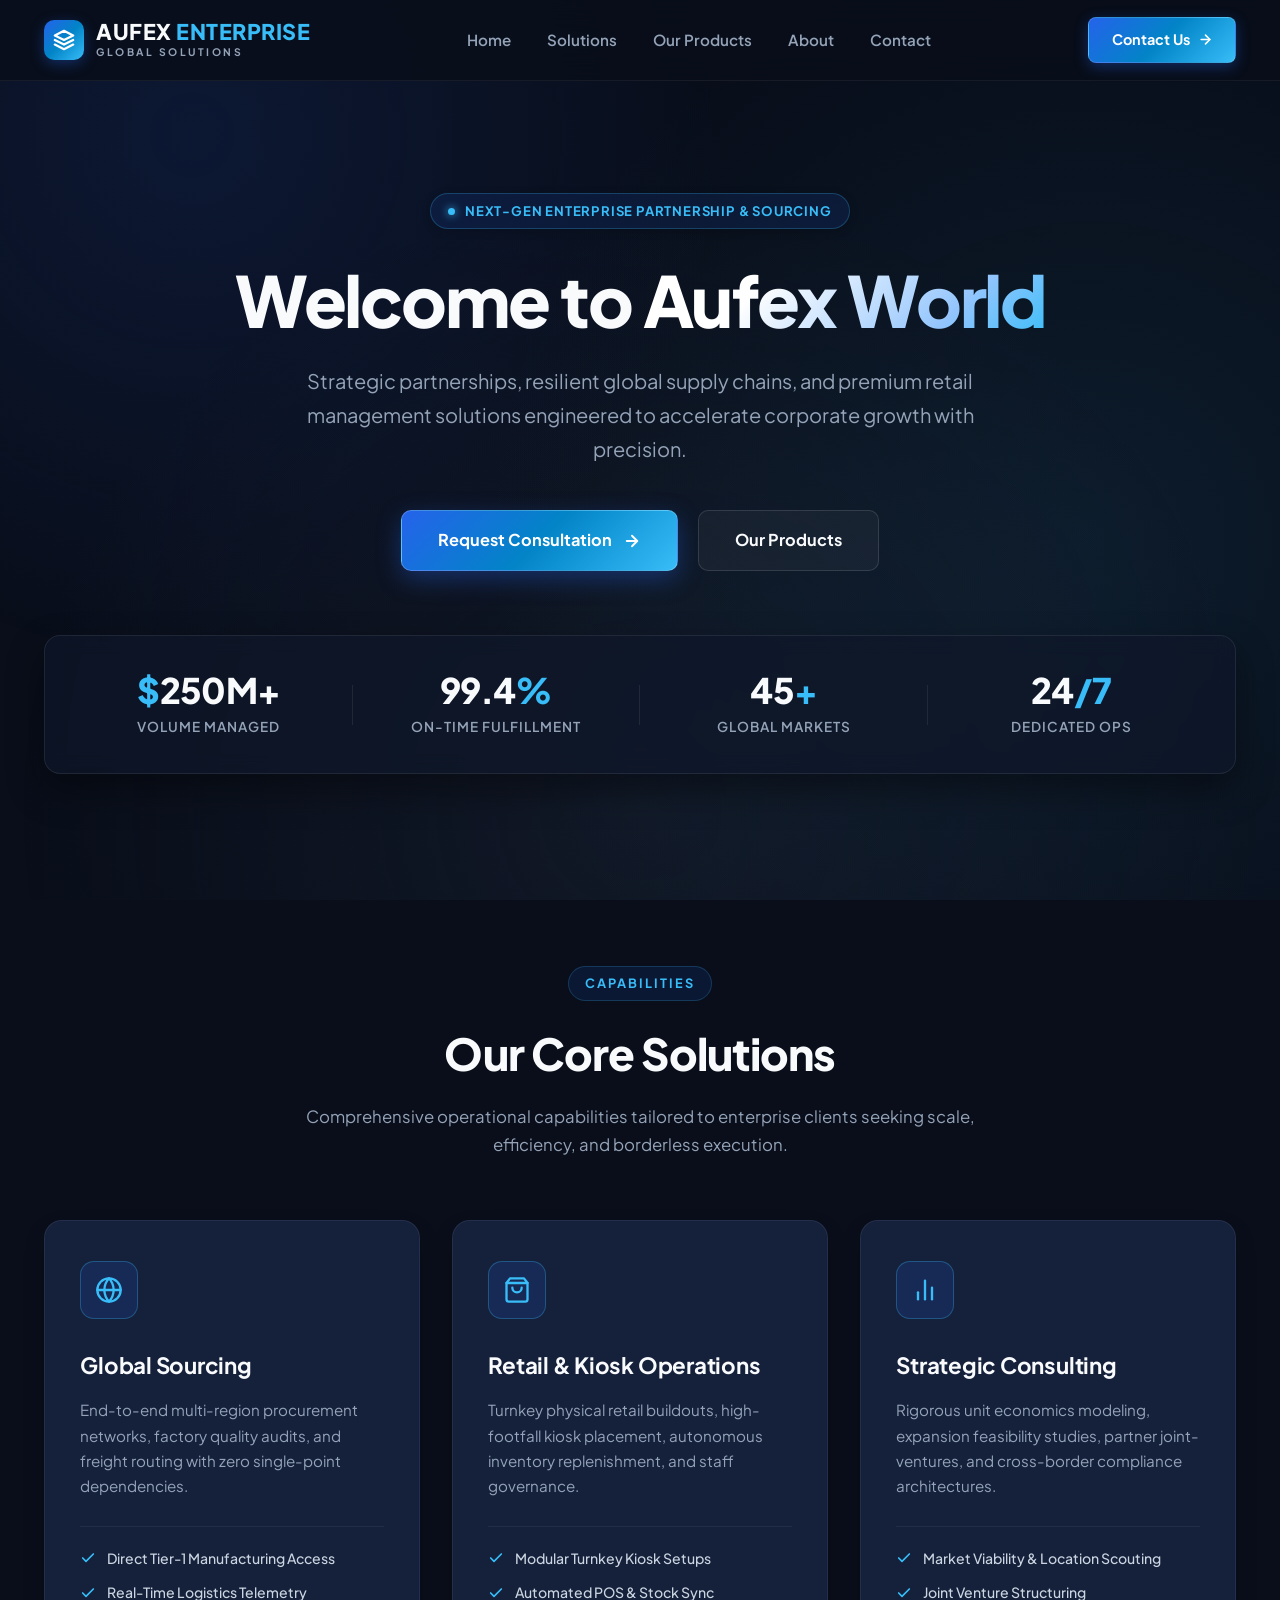
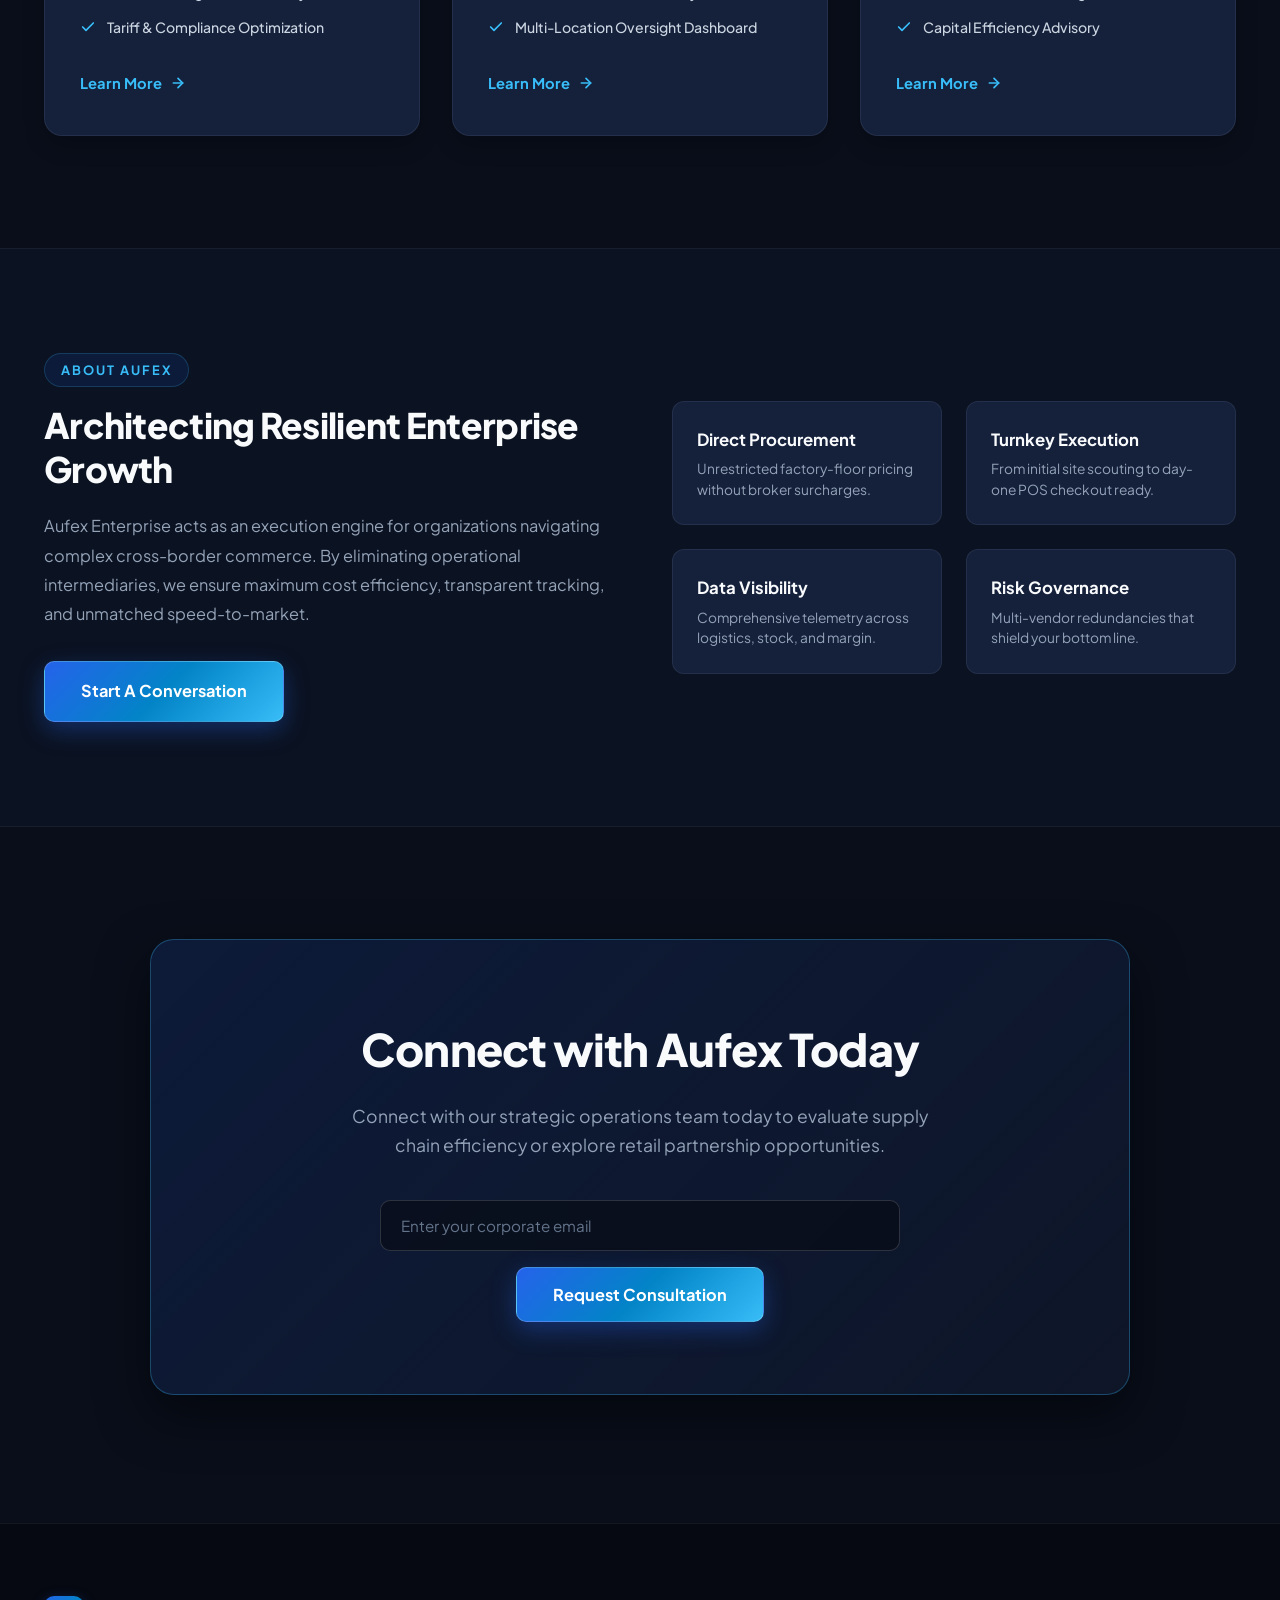
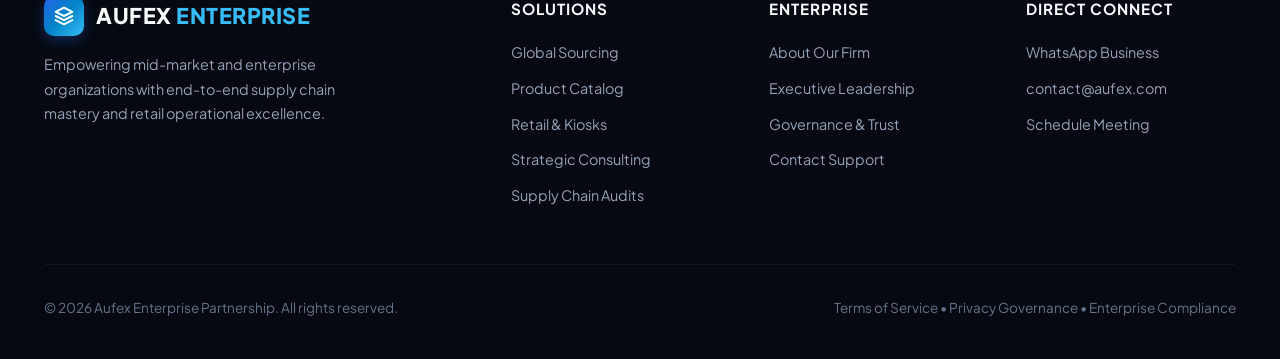
==== commit 655b177c: "Add files via upload" ====
--- a/index.html
+++ b/index.html
@@ -4,7 +4,7 @@
 <head>
     <meta charset="UTF-8">
     <meta name="viewport" content="width=device-width, initial-scale=1.0">
-    <title>Aufex Enterprise | Elevate Your Operations</title>
+    <title>Aufex Enterprise | Welcome to Aufex World</title>
     <meta name="description"
         content="Aufex Enterprise delivers global sourcing, retail kiosk operations, and strategic consulting to scale modern enterprises.">
 
@@ -152,7 +152,7 @@
         .nav-menu {
             display: flex;
             align-items: center;
-            gap: 1.75rem;
+            gap: 2.25rem;
         }
 
         .nav-link {
@@ -163,9 +163,6 @@
             transition: var(--transition-smooth);
             position: relative;
             padding: 0.35rem 0;
-            cursor: pointer;
-            background: none;
-            border: none;
         }
 
         .nav-link:hover {
@@ -184,91 +181,14 @@
             border-radius: 2px;
         }
 
-        .nav-link:hover::after,
-        .nav-link.active::after {
+        .nav-link:hover::after {
             width: 100%;
         }
 
-        .nav-link.active {
-            color: var(--accent-cyan);
-        }
-
-        /* "Our Products" Switch Link in Nav */
-        .nav-link-products {
-            display: inline-flex;
-            align-items: center;
-            gap: 0.45rem;
-            padding: 0.35rem 0.85rem;
-            background: rgba(56, 189, 248, 0.1);
-            border: 1px solid rgba(56, 189, 248, 0.25);
-            border-radius: 9999px;
-            color: var(--accent-cyan) !important;
-            font-weight: 700;
-        }
-
-        .nav-link-products:hover {
-            background: rgba(56, 189, 248, 0.2);
-            border-color: var(--accent-cyan);
-        }
-
-        .nav-product-count {
-            background: var(--accent-blue);
-            color: #ffffff;
-            font-size: 0.7rem;
-            padding: 1px 6px;
-            border-radius: 9999px;
-            font-weight: 800;
-        }
-
         .nav-actions {
             display: flex;
             align-items: center;
-            gap: 1.25rem;
-        }
-
-        /* Cart Icon with Live Counter */
-        .nav-cart-btn {
-            position: relative;
-            display: flex;
-            align-items: center;
-            justify-content: center;
-            color: var(--text-heading);
-            background: rgba(255, 255, 255, 0.05);
-            border: 1px solid rgba(255, 255, 255, 0.1);
-            padding: 0.55rem;
-            border-radius: 10px;
-            cursor: pointer;
-            transition: var(--transition-smooth);
-            text-decoration: none;
-        }
-
-        .nav-cart-btn:hover {
-            color: var(--accent-cyan);
-            border-color: var(--accent-cyan);
-            transform: scale(1.05);
-        }
-
-        .cart-badge {
-            position: absolute;
-            top: -6px;
-            right: -8px;
-            background: linear-gradient(135deg, #0284c7, #2563eb);
-            color: #ffffff;
-            font-size: 0.68rem;
-            font-weight: 800;
-            min-width: 18px;
-            height: 18px;
-            border-radius: 9999px;
-            display: flex;
-            align-items: center;
-            justify-content: center;
-            padding: 0 4px;
-            border: 2px solid var(--primary-navy);
-            transition: transform 0.2s cubic-bezier(0.34, 1.56, 0.64, 1);
-        }
-
-        .cart-badge.bounce {
-            transform: scale(1.4);
+            gap: 1rem;
         }
 
         .btn-nav {
@@ -294,7 +214,7 @@
 
         /* Hero Section */
         .hero {
-            padding: 6.5rem 0 5rem;
+            padding: 7rem 0 5.5rem;
             position: relative;
             text-align: center;
         }
@@ -331,12 +251,12 @@
         }
 
         .hero-title {
-            font-size: clamp(2.6rem, 5.5vw, 4.2rem);
+            font-size: clamp(2.6rem, 5.5vw, 4.4rem);
             font-weight: 800;
             color: var(--text-heading);
             line-height: 1.12;
             letter-spacing: -0.03em;
-            max-width: 900px;
+            max-width: 920px;
             margin: 0 auto 1.5rem;
         }
 
@@ -354,22 +274,21 @@
             line-height: 1.7;
         }
 
-        /* Action Buttons */
         .hero-cta-group {
             display: flex;
             align-items: center;
             justify-content: center;
             gap: 1.25rem;
             flex-wrap: wrap;
-            margin-bottom: 3.5rem;
+            margin-bottom: 4rem;
         }
 
         .btn-primary {
             display: inline-flex;
             align-items: center;
             gap: 0.65rem;
-            padding: 0.95rem 2rem;
-            font-size: 1rem;
+            padding: 1rem 2.25rem;
+            font-size: 1.02rem;
             font-weight: 700;
             color: #ffffff;
             background: var(--accent-gradient);
@@ -386,61 +305,26 @@
             box-shadow: 0 12px 32px rgba(37, 99, 235, 0.6);
         }
 
-        /* "Our Products" Interactive Switch Button */
-        .btn-switch-products {
+        .btn-secondary {
             display: inline-flex;
             align-items: center;
-            gap: 0.75rem;
-            padding: 0.85rem 1.85rem;
-            font-size: 1rem;
+            gap: 0.65rem;
+            padding: 1rem 2.25rem;
+            font-size: 1.02rem;
             font-weight: 700;
-            color: var(--accent-cyan);
-            background: rgba(15, 23, 42, 0.85);
-            border: 1.5px solid rgba(56, 189, 248, 0.4);
+            color: var(--text-heading);
+            background: rgba(255, 255, 255, 0.04);
+            border: 1px solid rgba(255, 255, 255, 0.12);
             border-radius: 10px;
             cursor: pointer;
+            text-decoration: none;
             transition: var(--transition-smooth);
-            box-shadow: 0 4px 20px rgba(0, 0, 0, 0.35);
-        }
-
-        .btn-switch-products:hover {
-            background: rgba(56, 189, 248, 0.12);
-            border-color: var(--accent-cyan);
+        }
+
+        .btn-secondary:hover {
+            background: rgba(255, 255, 255, 0.08);
+            border-color: rgba(255, 255, 255, 0.25);
             transform: translateY(-2px);
-            box-shadow: 0 6px 25px rgba(56, 189, 248, 0.35);
-        }
-
-        /* Toggle Slider Graphic Inside Switch Button */
-        .toggle-switch-ui {
-            width: 38px;
-            height: 22px;
-            background: rgba(255, 255, 255, 0.12);
-            border-radius: 9999px;
-            position: relative;
-            transition: background 0.3s ease;
-            display: inline-block;
-        }
-
-        .toggle-switch-ui::before {
-            content: '';
-            position: absolute;
-            top: 3px;
-            left: 3px;
-            width: 16px;
-            height: 16px;
-            background: #ffffff;
-            border-radius: 50%;
-            transition: transform 0.3s cubic-bezier(0.2, 0.8, 0.2, 1);
-            box-shadow: 0 2px 5px rgba(0, 0, 0, 0.4);
-        }
-
-        .btn-switch-products.active-switch .toggle-switch-ui {
-            background: var(--accent-cyan);
-        }
-
-        .btn-switch-products.active-switch .toggle-switch-ui::before {
-            transform: translateX(16px);
-            background: #090e1a;
         }
 
         /* Stats Bar */
@@ -495,8 +379,8 @@
         /* Section Headers */
         .section-header {
             text-align: center;
-            max-width: 720px;
-            margin: 0 auto 3.5rem;
+            max-width: 680px;
+            margin: 0 auto 3.75rem;
         }
 
         .section-tag {
@@ -529,7 +413,7 @@
 
         /* Core Solutions Section */
         .solutions-section {
-            padding: 5.5rem 0 6.5rem;
+            padding: 6.5rem 0 7rem;
             position: relative;
         }
 
@@ -661,245 +545,10 @@
             transform: translateX(4px);
         }
 
-        /* ========================================================
-           "OUR PRODUCTS" SECTION (Full Catalog Toggle & Display)
-           ======================================================== */
-        .products-section {
-            padding: 6rem 0 7rem;
-            background: rgba(15, 23, 42, 0.45);
-            border-top: 1px solid rgba(255, 255, 255, 0.06);
-            border-bottom: 1px solid rgba(255, 255, 255, 0.06);
-            position: relative;
-        }
-
-        /* Floating Switch Controller Bar */
-        .catalog-switch-bar {
-            display: flex;
-            align-items: center;
-            justify-content: center;
-            gap: 1rem;
-            margin-bottom: 3.5rem;
-            flex-wrap: wrap;
-        }
-
-        .switch-toggle-btn {
-            display: inline-flex;
-            align-items: center;
-            gap: 0.75rem;
-            padding: 0.75rem 1.6rem;
-            border-radius: 9999px;
-            font-size: 0.95rem;
-            font-weight: 700;
-            cursor: pointer;
-            transition: var(--transition-smooth);
-            border: 1px solid rgba(255, 255, 255, 0.12);
-            background: rgba(21, 32, 59, 0.8);
-            color: var(--text-muted);
-        }
-
-        .switch-toggle-btn:hover {
-            color: #ffffff;
-            border-color: rgba(56, 189, 248, 0.4);
-        }
-
-        .switch-toggle-btn.active {
-            background: var(--accent-gradient);
-            color: #ffffff;
-            border-color: transparent;
-            box-shadow: 0 4px 18px var(--accent-glow);
-        }
-
-        /* Product Grid */
-        .product-grid {
-            display: grid;
-            grid-template-columns: repeat(auto-fill, minmax(285px, 1fr));
-            gap: 2rem;
-            transition: var(--transition-smooth);
-        }
-
-        /* Product Card */
-        .product-card {
-            background: var(--surface-card);
-            border-radius: 16px;
-            border: 1px solid var(--surface-card-border);
-            box-shadow: 0 10px 25px -5px rgba(0, 0, 0, 0.45);
-            display: flex;
-            flex-direction: column;
-            overflow: hidden;
-            position: relative;
-            transition: transform 0.3s cubic-bezier(0.2, 0.8, 0.2, 1),
-                        box-shadow 0.3s cubic-bezier(0.2, 0.8, 0.2, 1),
-                        border-color 0.3s ease;
-        }
-
-        .product-card:hover {
-            transform: translateY(-8px);
-            border-color: var(--surface-card-border-hover);
-            box-shadow: 0 20px 35px -8px rgba(0, 0, 0, 0.7),
-                        0 0 24px rgba(37, 99, 235, 0.3);
-        }
-
-        .product-card-img-wrap {
-            position: relative;
-            width: 100%;
-            height: 220px;
-            overflow: hidden;
-            background: #0f172a;
-        }
-
-        .product-card-img-wrap img {
-            width: 100%;
-            height: 100%;
-            object-fit: cover;
-            display: block;
-            transition: transform 0.5s cubic-bezier(0.2, 0.8, 0.2, 1);
-        }
-
-        .product-card:hover .product-card-img-wrap img {
-            transform: scale(1.08);
-        }
-
-        .product-badge {
-            position: absolute;
-            top: 14px;
-            left: 14px;
-            background: rgba(9, 14, 26, 0.88);
-            backdrop-filter: blur(8px);
-            color: var(--accent-cyan);
-            border: 1px solid rgba(56, 189, 248, 0.35);
-            font-size: 0.72rem;
-            font-weight: 700;
-            padding: 0.28rem 0.75rem;
-            border-radius: 9999px;
-            text-transform: uppercase;
-            letter-spacing: 0.8px;
-            z-index: 2;
-        }
-
-        .product-card-body {
-            padding: 1.5rem;
-            display: flex;
-            flex-direction: column;
-            flex-grow: 1;
-        }
-
-        .product-meta {
-            display: flex;
-            justify-content: space-between;
-            align-items: center;
-            margin-bottom: 0.6rem;
-        }
-
-        .product-category {
-            font-size: 0.75rem;
-            font-weight: 700;
-            text-transform: uppercase;
-            letter-spacing: 1.2px;
-            color: var(--accent-cyan);
-        }
-
-        .product-rating {
-            display: flex;
-            align-items: center;
-            gap: 0.3rem;
-        }
-
-        .product-stars {
-            color: #fbbf24;
-            font-size: 0.82rem;
-            letter-spacing: 1px;
-        }
-
-        .product-rating-val {
-            color: var(--text-muted);
-            font-weight: 600;
-            font-size: 0.8rem;
-        }
-
-        .product-card-title {
-            color: #ffffff;
-            font-size: 1.25rem;
-            font-weight: 700;
-            line-height: 1.35;
-            margin-bottom: 0.45rem;
-            letter-spacing: -0.01em;
-        }
-
-        .product-specs {
-            color: var(--text-muted);
-            font-size: 0.86rem;
-            line-height: 1.45;
-            margin-bottom: 1.5rem;
-            flex-grow: 1;
-        }
-
-        .product-action-row {
-            display: flex;
-            align-items: center;
-            justify-content: space-between;
-            padding-top: 1.25rem;
-            border-top: 1px solid rgba(255, 255, 255, 0.08);
-            margin-top: auto;
-            gap: 0.75rem;
-            flex-wrap: wrap;
-        }
-
-        .price-box {
-            display: flex;
-            flex-direction: column;
-        }
-
-        .price-label {
-            font-size: 0.68rem;
-            text-transform: uppercase;
-            letter-spacing: 0.8px;
-            color: #71717a;
-            font-weight: 600;
-            margin-bottom: 1px;
-        }
-
-        .price-text {
-            font-size: 1.45rem;
-            font-weight: 800;
-            color: #93c5fd;
-            line-height: 1.1;
-            letter-spacing: -0.02em;
-        }
-
-        .btn-add-cart {
-            display: inline-flex;
-            align-items: center;
-            justify-content: center;
-            gap: 0.5rem;
-            padding: 0.65rem 1.2rem;
-            background: var(--accent-gradient);
-            color: #ffffff;
-            border-radius: 9px;
-            font-weight: 600;
-            font-size: 0.86rem;
-            border: 1px solid rgba(255, 255, 255, 0.15);
-            cursor: pointer;
-            text-decoration: none;
-            white-space: nowrap;
-            letter-spacing: 0.3px;
-            transition: all 0.25s cubic-bezier(0.2, 0.8, 0.2, 1);
-            box-shadow: 0 4px 14px var(--accent-glow);
-        }
-
-        .btn-add-cart:hover {
-            transform: translateY(-2px);
-            box-shadow: 0 6px 20px rgba(37, 99, 235, 0.55);
-            border-color: rgba(255, 255, 255, 0.3);
-        }
-
-        .btn-add-cart.btn-added {
-            background: linear-gradient(135deg, #10b981 0%, #059669 100%) !important;
-            box-shadow: 0 4px 14px rgba(16, 185, 129, 0.4) !important;
-        }
-
         /* Why Partner Section (Enterprise Overview) */
         .about-section {
             padding: 6.5rem 0;
+            background: rgba(15, 23, 42, 0.45);
             border-top: 1px solid rgba(255, 255, 255, 0.05);
             border-bottom: 1px solid rgba(255, 255, 255, 0.05);
         }
@@ -959,7 +608,7 @@
             line-height: 1.5;
         }
 
-        /* Contact & CTA Section */
+        /* Contact & Consultation Section */
         .contact-section {
             padding: 7rem 0 8rem;
             text-align: center;
@@ -1152,10 +801,6 @@
                 grid-template-columns: 1fr;
             }
 
-            .product-grid {
-                grid-template-columns: 1fr;
-            }
-
             .pillar-grid {
                 grid-template-columns: 1fr;
             }
@@ -1197,27 +842,12 @@
             <nav class="nav-menu" id="navMenu">
                 <a href="#home" class="nav-link">Home</a>
                 <a href="#solutions" class="nav-link">Solutions</a>
-                <!-- "Our Products" Switch Link in Nav -->
-                <button type="button" class="nav-link nav-link-products" id="navProductsBtn" onclick="toggleProductsView(true)">
-                    <span>Our Products</span>
-                    <span class="nav-product-count">12</span>
-                </button>
+                <a href="products.html" class="nav-link">Our Products</a>
                 <a href="#about" class="nav-link">About</a>
                 <a href="#contact" class="nav-link">Contact</a>
             </nav>
 
             <div class="nav-actions">
-                <!-- Cart Button with live counter -->
-                <a href="#products" class="nav-cart-btn" id="navCart" title="Cart" onclick="toggleProductsView(true)">
-                    <svg width="20" height="20" viewBox="0 0 24 24" fill="none" stroke="currentColor" stroke-width="2"
-                        stroke-linecap="round" stroke-linejoin="round">
-                        <circle cx="9" cy="21" r="1"></circle>
-                        <circle cx="20" cy="21" r="1"></circle>
-                        <path d="M1 1h4l2.68 13.39a2 2 0 0 0 2 1.61h9.72a2 2 0 0 0 2-1.61L23 6H6"></path>
-                    </svg>
-                    <span class="cart-badge" id="cartCount">0</span>
-                </a>
-
                 <a href="#contact" class="btn-nav" id="btnNavCta">
                     <span>Contact Us</span>
                     <svg width="15" height="15" viewBox="0 0 24 24" fill="none" stroke="currentColor"
@@ -1238,8 +868,9 @@
                 <span>Next-Gen Enterprise Partnership &amp; Sourcing</span>
             </div>
 
+            <!-- Requested Heading -->
             <h1 class="hero-title">
-                Elevate Your <span class="gradient-text">Enterprise Operations</span>
+                Welcome to <span class="gradient-text">Aufex World</span>
             </h1>
 
             <p class="hero-subtitle">
@@ -1248,8 +879,9 @@
             </p>
 
             <div class="hero-cta-group">
-                <a href="#contact" class="btn-primary" id="btnHeroGetStarted">
-                    <span>Get Started Today</span>
+                <!-- Requested Consultation Button -->
+                <a href="#contact" class="btn-primary" id="btnHeroConsultation">
+                    <span>Request Consultation</span>
                     <svg width="18" height="18" viewBox="0 0 24 24" fill="none" stroke="currentColor"
                         stroke-width="2.5" stroke-linecap="round" stroke-linejoin="round">
                         <line x1="5" y1="12" x2="19" y2="12"></line>
@@ -1257,15 +889,9 @@
                     </svg>
                 </a>
 
-                <!-- "Our Products" Interactive Switch Button Requested by User -->
-                <button type="button" class="btn-switch-products" id="btnOurProductsSwitch" onclick="toggleProductsView()">
-                    <span class="toggle-switch-ui" id="switchGraphic"></span>
+                <a href="products.html" class="btn-secondary" id="btnHeroProducts">
                     <span>Our Products</span>
-                    <svg width="16" height="16" viewBox="0 0 24 24" fill="none" stroke="currentColor"
-                        stroke-width="2.5" stroke-linecap="round" stroke-linejoin="round">
-                        <polyline points="6 9 12 15 18 9"></polyline>
-                    </svg>
-                </button>
+                </a>
             </div>
 
             <!-- Stats Bar -->
@@ -1452,432 +1078,6 @@
         </div>
     </section>
 
-    <!-- ========================================================
-         OUR PRODUCTS SECTION (Full 12-Product Catalog)
-         ======================================================== -->
-    <section class="products-section" id="products">
-        <div class="container">
-            <div class="section-header">
-                <span class="section-tag">Direct Catalog</span>
-                <h2 class="section-title">Our Products</h2>
-                <p class="section-desc">
-                    Browse our full live inventory of viral tech gadgets, trending novelties, and lifestyle accessories
-                    sourced directly through our enterprise supply chain.
-                </p>
-            </div>
-
-            <div class="catalog-switch-bar">
-                <button type="button" class="switch-toggle-btn active" id="btnAllProducts" onclick="filterCategory('all')">
-                    All Products (12)
-                </button>
-                <button type="button" class="switch-toggle-btn" id="btnGadgets" onclick="filterCategory('gadgets')">
-                    Gadgets &amp; Lights
-                </button>
-                <button type="button" class="switch-toggle-btn" id="btnToys" onclick="filterCategory('toys')">
-                    Toys &amp; Novelties
-                </button>
-            </div>
-
-            <div class="product-grid" id="productGrid">
-                <!-- Product 1 -->
-                <div class="product-card" data-cat="gadgets">
-                    <div class="product-card-img-wrap">
-                        <span class="product-badge">Bestseller</span>
-                        <img src="smoke-bubble-gun.jpg" alt="Smoke Bubble Gun" loading="lazy">
-                    </div>
-                    <div class="product-card-body">
-                        <div class="product-meta">
-                            <span class="product-category">Gadgets</span>
-                            <div class="product-rating">
-                                <span class="product-stars">★★★★★</span>
-                                <span class="product-rating-val">4.9</span>
-                            </div>
-                        </div>
-                        <h3 class="product-card-title">Smoke Bubble Gun</h3>
-                        <p class="product-specs">Magic Smoke Bubble Maker Machine Toy | Rechargeable Automatic Electric Bubble Fog Wand with Colorful Lights &amp; Music</p>
-                        <div class="product-action-row">
-                            <div class="price-box">
-                                <span class="price-label">Price</span>
-                                <div class="price-text">800 Rs 🔥🔥</div>
-                            </div>
-                            <button class="btn-add-cart" onclick="handleAddToCart(this, 'Smoke Bubble Gun')">
-                                <svg width="16" height="16" viewBox="0 0 24 24" fill="none" stroke="currentColor" stroke-width="2" stroke-linecap="round" stroke-linejoin="round">
-                                    <circle cx="9" cy="21" r="1"></circle>
-                                    <circle cx="20" cy="21" r="1"></circle>
-                                    <path d="M1 1h4l2.68 13.39a2 2 0 0 0 2 1.61h9.72a2 2 0 0 0 2-1.61L23 6H6"></path>
-                                </svg>
-                                <span>Add to Cart</span>
-                            </button>
-                        </div>
-                    </div>
-                </div>
-
-                <!-- Product 2 -->
-                <div class="product-card" data-cat="gadgets">
-                    <div class="product-card-img-wrap">
-                        <span class="product-badge">12 Slides Included</span>
-                        <img src="usb-projector-night-light.jpg" alt="USB Projector Night Light" loading="lazy">
-                    </div>
-                    <div class="product-card-body">
-                        <div class="product-meta">
-                            <span class="product-category">Gadgets</span>
-                            <div class="product-rating">
-                                <span class="product-stars">★★★★★</span>
-                                <span class="product-rating-val">4.9</span>
-                            </div>
-                        </div>
-                        <h3 class="product-card-title">USB Projector Night Light</h3>
-                        <p class="product-specs">12 Slides Included | Galaxy Projector Night Light | USB Powered 360 Degree Rotating Projector | Starry Sky Warm Light | Touch Controlled</p>
-                        <div class="product-action-row">
-                            <div class="price-box">
-                                <span class="price-label">Price</span>
-                                <div class="price-text">1250 Rs 🔥🔥</div>
-                            </div>
-                            <button class="btn-add-cart" onclick="handleAddToCart(this, 'USB Projector Night Light')">
-                                <svg width="16" height="16" viewBox="0 0 24 24" fill="none" stroke="currentColor" stroke-width="2" stroke-linecap="round" stroke-linejoin="round">
-                                    <circle cx="9" cy="21" r="1"></circle>
-                                    <circle cx="20" cy="21" r="1"></circle>
-                                    <path d="M1 1h4l2.68 13.39a2 2 0 0 0 2 1.61h9.72a2 2 0 0 0 2-1.61L23 6H6"></path>
-                                </svg>
-                                <span>Add to Cart</span>
-                            </button>
-                        </div>
-                    </div>
-                </div>
-
-                <!-- Product 3 -->
-                <div class="product-card" data-cat="toys">
-                    <div class="product-card-img-wrap">
-                        <span class="product-badge">Party &amp; Cosplay</span>
-                        <img src="bubble-cigarette.jpg" alt="Bubble Cigarette" loading="lazy">
-                    </div>
-                    <div class="product-card-body">
-                        <div class="product-meta">
-                            <span class="product-category">Gadgets</span>
-                            <div class="product-rating">
-                                <span class="product-stars">★★★★★</span>
-                                <span class="product-rating-val">4.9</span>
-                            </div>
-                        </div>
-                        <h3 class="product-card-title">Bubble Cigarette</h3>
-                        <p class="product-specs">Marlboro Themed Bubble Cigarette Toy Kit | Fake Bubble Puff Cigarettes for Party &amp; Cosplay &amp; Gift, Smoke Soap Bubbles | Bubble Blower Stick</p>
-                        <div class="product-action-row">
-                            <div class="price-box">
-                                <span class="price-label">Price</span>
-                                <div class="price-text">250 Rs 🔥🔥</div>
-                            </div>
-                            <button class="btn-add-cart" onclick="handleAddToCart(this, 'Bubble Cigarette')">
-                                <svg width="16" height="16" viewBox="0 0 24 24" fill="none" stroke="currentColor" stroke-width="2" stroke-linecap="round" stroke-linejoin="round">
-                                    <circle cx="9" cy="21" r="1"></circle>
-                                    <circle cx="20" cy="21" r="1"></circle>
-                                    <path d="M1 1h4l2.68 13.39a2 2 0 0 0 2 1.61h9.72a2 2 0 0 0 2-1.61L23 6H6"></path>
-                                </svg>
-                                <span>Add to Cart</span>
-                            </button>
-                        </div>
-                    </div>
-                </div>
-
-                <!-- Product 4 -->
-                <div class="product-card" data-cat="gadgets">
-                    <div class="product-card-img-wrap">
-                        <span class="product-badge">Touch Control</span>
-                        <img src="cordless-table-lamp.jpg" alt="Cordless Table Lamp" loading="lazy">
-                    </div>
-                    <div class="product-card-body">
-                        <div class="product-meta">
-                            <span class="product-category">Gadgets</span>
-                            <div class="product-rating">
-                                <span class="product-stars">★★★★★</span>
-                                <span class="product-rating-val">4.9</span>
-                            </div>
-                        </div>
-                        <h3 class="product-card-title">Cordless Table Lamp</h3>
-                        <p class="product-specs">LED Desk Lamp | Waterproof Rechargeable Battery Desk Lamp | 3 Color Stepless Dimming Up | Touch Control LED Desk Lamp | USB Rechargeable</p>
-                        <div class="product-action-row">
-                            <div class="price-box">
-                                <span class="price-label">Price</span>
-                                <div class="price-text">450 Rs 🔥🔥</div>
-                            </div>
-                            <button class="btn-add-cart" onclick="handleAddToCart(this, 'Cordless Table Lamp')">
-                                <svg width="16" height="16" viewBox="0 0 24 24" fill="none" stroke="currentColor" stroke-width="2" stroke-linecap="round" stroke-linejoin="round">
-                                    <circle cx="9" cy="21" r="1"></circle>
-                                    <circle cx="20" cy="21" r="1"></circle>
-                                    <path d="M1 1h4l2.68 13.39a2 2 0 0 0 2 1.61h9.72a2 2 0 0 0 2-1.61L23 6H6"></path>
-                                </svg>
-                                <span>Add to Cart</span>
-                            </button>
-                        </div>
-                    </div>
-                </div>
-
-                <!-- Product 5 -->
-                <div class="product-card" data-cat="toys">
-                    <div class="product-card-img-wrap">
-                        <span class="product-badge">Touch Sensor</span>
-                        <img src="banana-piano-toy.jpg" alt="Banana Piano Toy" loading="lazy">
-                    </div>
-                    <div class="product-card-body">
-                        <div class="product-meta">
-                            <span class="product-category">Gadgets</span>
-                            <div class="product-rating">
-                                <span class="product-stars">★★★★★</span>
-                                <span class="product-rating-val">4.9</span>
-                            </div>
-                        </div>
-                        <h3 class="product-card-title">Banana Piano Toy</h3>
-                        <p class="product-specs">Funny Talking Banana Plush Toy | Metal Disc Hands Interactive Fruit Stuffed Toy | Hand Play Music Beat Stuffed Toy | Touch Sensor Musical Toy</p>
-                        <div class="product-action-row">
-                            <div class="price-box">
-                                <span class="price-label">Price</span>
-                                <div class="price-text">470 Rs 🔥🔥</div>
-                            </div>
-                            <button class="btn-add-cart" onclick="handleAddToCart(this, 'Banana Piano Toy')">
-                                <svg width="16" height="16" viewBox="0 0 24 24" fill="none" stroke="currentColor" stroke-width="2" stroke-linecap="round" stroke-linejoin="round">
-                                    <circle cx="9" cy="21" r="1"></circle>
-                                    <circle cx="20" cy="21" r="1"></circle>
-                                    <path d="M1 1h4l2.68 13.39a2 2 0 0 0 2 1.61h9.72a2 2 0 0 0 2-1.61L23 6H6"></path>
-                                </svg>
-                                <span>Add to Cart</span>
-                            </button>
-                        </div>
-                    </div>
-                </div>
-
-                <!-- Product 6 -->
-                <div class="product-card" data-cat="gadgets">
-                    <div class="product-card-img-wrap">
-                        <span class="product-badge">Solar Powered</span>
-                        <img src="devils-eyes-car-light.jpg" alt="Devils Eyes LED Car Light" loading="lazy">
-                    </div>
-                    <div class="product-card-body">
-                        <div class="product-meta">
-                            <span class="product-category">Gadgets</span>
-                            <div class="product-rating">
-                                <span class="product-stars">★★★★★</span>
-                                <span class="product-rating-val">4.9</span>
-                            </div>
-                        </div>
-                        <h3 class="product-card-title">Devils Eyes LED Car Light</h3>
-                        <p class="product-specs">LED Eyes for Cars &amp; Bikes | Windshield Ambient Lamp | Wireless Triangle Window Light | Energy Efficient Solar Devil Eye Light | Rapid Ambient Lamp</p>
-                        <div class="product-action-row">
-                            <div class="price-box">
-                                <span class="price-label">Price</span>
-                                <div class="price-text">299 Rs 🔥🔥</div>
-                            </div>
-                            <button class="btn-add-cart" onclick="handleAddToCart(this, 'Devils Eyes LED Car Light')">
-                                <svg width="16" height="16" viewBox="0 0 24 24" fill="none" stroke="currentColor" stroke-width="2" stroke-linecap="round" stroke-linejoin="round">
-                                    <circle cx="9" cy="21" r="1"></circle>
-                                    <circle cx="20" cy="21" r="1"></circle>
-                                    <path d="M1 1h4l2.68 13.39a2 2 0 0 0 2 1.61h9.72a2 2 0 0 0 2-1.61L23 6H6"></path>
-                                </svg>
-                                <span>Add to Cart</span>
-                            </button>
-                        </div>
-                    </div>
-                </div>
-
-                <!-- Product 7 -->
-                <div class="product-card" data-cat="gadgets">
-                    <div class="product-card-img-wrap">
-                        <span class="product-badge">Smart App &amp; Remote</span>
-                        <img src="corner-floor-lamp.jpg" alt="Corner Floor Lamp" loading="lazy">
-                    </div>
-                    <div class="product-card-body">
-                        <div class="product-meta">
-                            <span class="product-category">Gadgets</span>
-                            <div class="product-rating">
-                                <span class="product-stars">★★★★★</span>
-                                <span class="product-rating-val">4.9</span>
-                            </div>
-                        </div>
-                        <h3 class="product-card-title">Corner Floor Lamp</h3>
-                        <p class="product-specs">Smart RGB LED Corner Lamp with App and Remote Control | Color Changing Floor Lamp | 16 Million Colors &amp; 68+ Scene Modes, Music Sync &amp; Timer</p>
-                        <div class="product-action-row">
-                            <div class="price-box">
-                                <span class="price-label">Price</span>
-                                <div class="price-text">1200 Rs 🔥🔥</div>
-                            </div>
-                            <button class="btn-add-cart" onclick="handleAddToCart(this, 'Corner Floor Lamp')">
-                                <svg width="16" height="16" viewBox="0 0 24 24" fill="none" stroke="currentColor" stroke-width="2" stroke-linecap="round" stroke-linejoin="round">
-                                    <circle cx="9" cy="21" r="1"></circle>
-                                    <circle cx="20" cy="21" r="1"></circle>
-                                    <path d="M1 1h4l2.68 13.39a2 2 0 0 0 2 1.61h9.72a2 2 0 0 0 2-1.61L23 6H6"></path>
-                                </svg>
-                                <span>Add to Cart</span>
-                            </button>
-                        </div>
-                    </div>
-                </div>
-
-                <!-- Product 8 -->
-                <div class="product-card" data-cat="gadgets">
-                    <div class="product-card-img-wrap">
-                        <span class="product-badge">48Vf High Power</span>
-                        <img src="high-voltage-violent-blower.jpg" alt="High Voltage Blower" loading="lazy">
-                    </div>
-                    <div class="product-card-body">
-                        <div class="product-meta">
-                            <span class="product-category">Gadgets</span>
-                            <div class="product-rating">
-                                <span class="product-stars">★★★★★</span>
-                                <span class="product-rating-val">4.9</span>
-                            </div>
-                        </div>
-                        <h3 class="product-card-title">High Voltage Blower</h3>
-                        <p class="product-specs">Violent Fan Turbo Jet Blower | 48Vf High Power Cordless Air Duster | 35000PA Powerful Suction &amp; Blower | Rechargeable Handheld Jet Fan</p>
-                        <div class="product-action-row">
-                            <div class="price-box">
-                                <span class="price-label">Price</span>
-                                <div class="price-text">850 Rs 🔥🔥</div>
-                            </div>
-                            <button class="btn-add-cart" onclick="handleAddToCart(this, 'High Voltage Blower')">
-                                <svg width="16" height="16" viewBox="0 0 24 24" fill="none" stroke="currentColor" stroke-width="2" stroke-linecap="round" stroke-linejoin="round">
-                                    <circle cx="9" cy="21" r="1"></circle>
-                                    <circle cx="20" cy="21" r="1"></circle>
-                                    <path d="M1 1h4l2.68 13.39a2 2 0 0 0 2 1.61h9.72a2 2 0 0 0 2-1.61L23 6H6"></path>
-                                </svg>
-                                <span>Add to Cart</span>
-                            </button>
-                        </div>
-                    </div>
-                </div>
-
-                <!-- Product 9 -->
-                <div class="product-card" data-cat="toys">
-                    <div class="product-card-img-wrap">
-                        <span class="product-badge">USB Rechargeable</span>
-                        <img src="remote-watch-car.jpg" alt="Remote Watch Car" loading="lazy">
-                    </div>
-                    <div class="product-card-body">
-                        <div class="product-meta">
-                            <span class="product-category">Gadgets</span>
-                            <div class="product-rating">
-                                <span class="product-stars">★★★★★</span>
-                                <span class="product-rating-val">4.9</span>
-                            </div>
-                        </div>
-                        <h3 class="product-card-title">Remote Watch Car</h3>
-                        <p class="product-specs">2.4 GHz Cartoon Mini Watch Car | Mini Watch Car Toy for Kids | USB Rechargeable Remote Control Wrist Racing Car Watch with LED Light</p>
-                        <div class="product-action-row">
-                            <div class="price-box">
-                                <span class="price-label">Price</span>
-                                <div class="price-text">350 Rs 🔥🔥</div>
-                            </div>
-                            <button class="btn-add-cart" onclick="handleAddToCart(this, 'Remote Watch Car')">
-                                <svg width="16" height="16" viewBox="0 0 24 24" fill="none" stroke="currentColor" stroke-width="2" stroke-linecap="round" stroke-linejoin="round">
-                                    <circle cx="9" cy="21" r="1"></circle>
-                                    <circle cx="20" cy="21" r="1"></circle>
-                                    <path d="M1 1h4l2.68 13.39a2 2 0 0 0 2 1.61h9.72a2 2 0 0 0 2-1.61L23 6H6"></path>
-                                </svg>
-                                <span>Add to Cart</span>
-                            </button>
-                        </div>
-                    </div>
-                </div>
-
-                <!-- Product 10 -->
-                <div class="product-card" data-cat="gadgets">
-                    <div class="product-card-img-wrap">
-                        <span class="product-badge">Aufex Exclusive</span>
-                        <img src="electric-pasta-maker.jpg" alt="Electric Pasta Maker" loading="lazy">
-                    </div>
-                    <div class="product-card-body">
-                        <div class="product-meta">
-                            <span class="product-category">Kitchen Gadgets</span>
-                            <div class="product-rating">
-                                <span class="product-stars">★★★★★</span>
-                                <span class="product-rating-val">5.0</span>
-                            </div>
-                        </div>
-                        <h3 class="product-card-title">Electric Pasta Maker</h3>
-                        <p class="product-specs">Make Fresh Pasta &amp; Noodles Easily at Home | Cordless Rechargeable Battery | 40W High Performance Motor | 6 Interchangeable Moulds (RY-188)</p>
-                        <div class="product-action-row">
-                            <div class="price-box">
-                                <span class="price-label">Price</span>
-                                <div class="price-text">1499 Rs 🔥🔥</div>
-                            </div>
-                            <button class="btn-add-cart" onclick="handleAddToCart(this, 'Electric Pasta Maker')">
-                                <svg width="16" height="16" viewBox="0 0 24 24" fill="none" stroke="currentColor" stroke-width="2" stroke-linecap="round" stroke-linejoin="round">
-                                    <circle cx="9" cy="21" r="1"></circle>
-                                    <circle cx="20" cy="21" r="1"></circle>
-                                    <path d="M1 1h4l2.68 13.39a2 2 0 0 0 2 1.61h9.72a2 2 0 0 0 2-1.61L23 6H6"></path>
-                                </svg>
-                                <span>Add to Cart</span>
-                            </button>
-                        </div>
-                    </div>
-                </div>
-
-                <!-- Product 11 -->
-                <div class="product-card" data-cat="toys">
-                    <div class="product-card-img-wrap">
-                        <span class="product-badge">100% Non-Toxic</span>
-                        <img src="inkless-baby-footprint.jpg" alt="Inkless Foot Print" loading="lazy">
-                    </div>
-                    <div class="product-card-body">
-                        <div class="product-meta">
-                            <span class="product-category">Baby &amp; Keepsakes</span>
-                            <div class="product-rating">
-                                <span class="product-stars">★★★★★</span>
-                                <span class="product-rating-val">5.0</span>
-                            </div>
-                        </div>
-                        <h3 class="product-card-title">Inkless Foot Print</h3>
-                        <p class="product-specs">Baby Hand and Footprint Kit | Inkless Baby Handprint &amp; Footprint Ink Pad With Imprint Cards 100% Non-Toxic &amp; Mess Free Safe For Newborn</p>
-                        <div class="product-action-row">
-                            <div class="price-box">
-                                <span class="price-label">Price</span>
-                                <div class="price-text">189 Rs 🔥🔥</div>
-                            </div>
-                            <button class="btn-add-cart" onclick="handleAddToCart(this, 'Inkless Foot Print')">
-                                <svg width="16" height="16" viewBox="0 0 24 24" fill="none" stroke="currentColor" stroke-width="2" stroke-linecap="round" stroke-linejoin="round">
-                                    <circle cx="9" cy="21" r="1"></circle>
-                                    <circle cx="20" cy="21" r="1"></circle>
-                                    <path d="M1 1h4l2.68 13.39a2 2 0 0 0 2 1.61h9.72a2 2 0 0 0 2-1.61L23 6H6"></path>
-                                </svg>
-                                <span>Add to Cart</span>
-                            </button>
-                        </div>
-                    </div>
-                </div>
-
-                <!-- Product 12 -->
-                <div class="product-card" data-cat="toys">
-                    <div class="product-card-img-wrap">
-                        <span class="product-badge">Pack Of 5</span>
-                        <img src="baby-finger-projector.jpg" alt="Baby Finger Projector" loading="lazy">
-                    </div>
-                    <div class="product-card-body">
-                        <div class="product-meta">
-                            <span class="product-category">Kids Toys</span>
-                            <div class="product-rating">
-                                <span class="product-stars">★★★★★</span>
-                                <span class="product-rating-val">4.9</span>
-                            </div>
-                        </div>
-                        <h3 class="product-card-title">Baby Finger Projector</h3>
-                        <p class="product-specs">LED Finger Lights for Kids (Pack of 5) | Multicolor Light Up Finger Projector Toys | Cute Animal Projector Light | Cartoon Slide Torch</p>
-                        <div class="product-action-row">
-                            <div class="price-box">
-                                <span class="price-label">Price</span>
-                                <div class="price-text">200 Rs 🔥🔥</div>
-                            </div>
-                            <button class="btn-add-cart" onclick="handleAddToCart(this, 'Baby Finger Projector')">
-                                <svg width="16" height="16" viewBox="0 0 24 24" fill="none" stroke="currentColor" stroke-width="2" stroke-linecap="round" stroke-linejoin="round">
-                                    <circle cx="9" cy="21" r="1"></circle>
-                                    <circle cx="20" cy="21" r="1"></circle>
-                                    <path d="M1 1h4l2.68 13.39a2 2 0 0 0 2 1.61h9.72a2 2 0 0 0 2-1.61L23 6H6"></path>
-                                </svg>
-                                <span>Add to Cart</span>
-                            </button>
-                        </div>
-                    </div>
-                </div>
-            </div>
-        </div>
-    </section>
-
     <!-- About Section -->
     <section class="about-section" id="about">
         <div class="container">
@@ -1921,7 +1121,7 @@
     <section class="contact-section" id="contact">
         <div class="container">
             <div class="cta-banner">
-                <h2>Ready to Scale Your Enterprise?</h2>
+                <h2>Connect with Aufex Today</h2>
                 <p>
                     Connect with our strategic operations team today to evaluate supply chain efficiency or explore retail
                     partnership opportunities.
@@ -1964,9 +1164,10 @@
                     <h4 class="footer-heading">Solutions</h4>
                     <ul class="footer-links">
                         <li><a href="#solutions">Global Sourcing</a></li>
+                        <li><a href="products.html">Product Catalog</a></li>
                         <li><a href="#solutions">Retail &amp; Kiosks</a></li>
                         <li><a href="#solutions">Strategic Consulting</a></li>
-                        <li><a href="#products">Direct Products</a></li>
+                        <li><a href="#solutions">Supply Chain Audits</a></li>
                     </ul>
                 </div>
 
@@ -2008,11 +1209,8 @@
         <span class="toast-text" id="toastText"></span>
     </div>
 
-    <!-- Interactive Scripts -->
+    <!-- Interactive Client Script -->
     <script>
-        let cartCount = 0;
-        const cartBadge = document.getElementById('cartCount');
-
         function showToast(message) {
             const toast = document.getElementById('toast');
             const toastText = document.getElementById('toastText');
@@ -2022,69 +1220,7 @@
             clearTimeout(toast.timeoutId);
             toast.timeoutId = setTimeout(() => {
                 toast.classList.remove('show');
-            }, 3000);
-        }
-
-        // "Our Products" Switch Logic
-        function toggleProductsView(forceScroll = false) {
-            const switchBtn = document.getElementById('btnOurProductsSwitch');
-            const productsSec = document.getElementById('products');
-            
-            const isSwitchedOn = switchBtn.classList.toggle('active-switch');
-
-            if (isSwitchedOn || forceScroll) {
-                switchBtn.classList.add('active-switch');
-                productsSec.scrollIntoView({ behavior: 'smooth' });
-                showToast("Displaying Full Product Catalog (12 Items)");
-            } else {
-                window.scrollTo({ top: 0, behavior: 'smooth' });
-            }
-        }
-
-        function filterCategory(category) {
-            const cards = document.querySelectorAll('.product-card');
-            const buttons = document.querySelectorAll('.switch-toggle-btn');
-            
-            buttons.forEach(btn => btn.classList.remove('active'));
-            
-            if (category === 'all') {
-                document.getElementById('btnAllProducts').classList.add('active');
-            } else if (category === 'gadgets') {
-                document.getElementById('btnGadgets').classList.add('active');
-            } else if (category === 'toys') {
-                document.getElementById('btnToys').classList.add('active');
-            }
-
-            cards.forEach(card => {
-                if (category === 'all' || card.getAttribute('data-cat') === category) {
-                    card.style.display = 'flex';
-                } else {
-                    card.style.display = 'none';
-                }
-            });
-        }
-
-        function handleAddToCart(btn, productName) {
-            cartCount++;
-            cartBadge.textContent = cartCount;
-            cartBadge.classList.add('bounce');
-            setTimeout(() => cartBadge.classList.remove('bounce'), 300);
-
-            const originalHTML = btn.innerHTML;
-            btn.innerHTML = `
-                <svg width="15" height="15" viewBox="0 0 24 24" fill="none" stroke="currentColor" stroke-width="2.5" stroke-linecap="round" stroke-linejoin="round">
-                    <polyline points="20 6 9 17 4 12"></polyline>
-                </svg>
-                <span>Added!</span>
-            `;
-            btn.classList.add('btn-added');
-
-            showToast(productName + ' added to cart');
-
-            setTimeout(() => {
-                btn.innerHTML = originalHTML;
-                btn.classList.remove('btn-added');
-            }, 1600);
+            }, 3200);
         }
 
         function handleFormSubmit(event) {
@@ -2099,7 +1235,7 @@
         }
 
         function handleSelectSolution(solutionName) {
-            showToast(`Selected: ${solutionName}. Please submit your email below.`);
+            showToast(`Selected inquiry: ${solutionName}. Please submit your email below.`);
             const emailInput = document.getElementById('clientEmail');
             if (emailInput) {
                 setTimeout(() => emailInput.focus(), 400);
@@ -2109,4 +1245,4 @@
 
 </body>
 
-</html>
+</html>
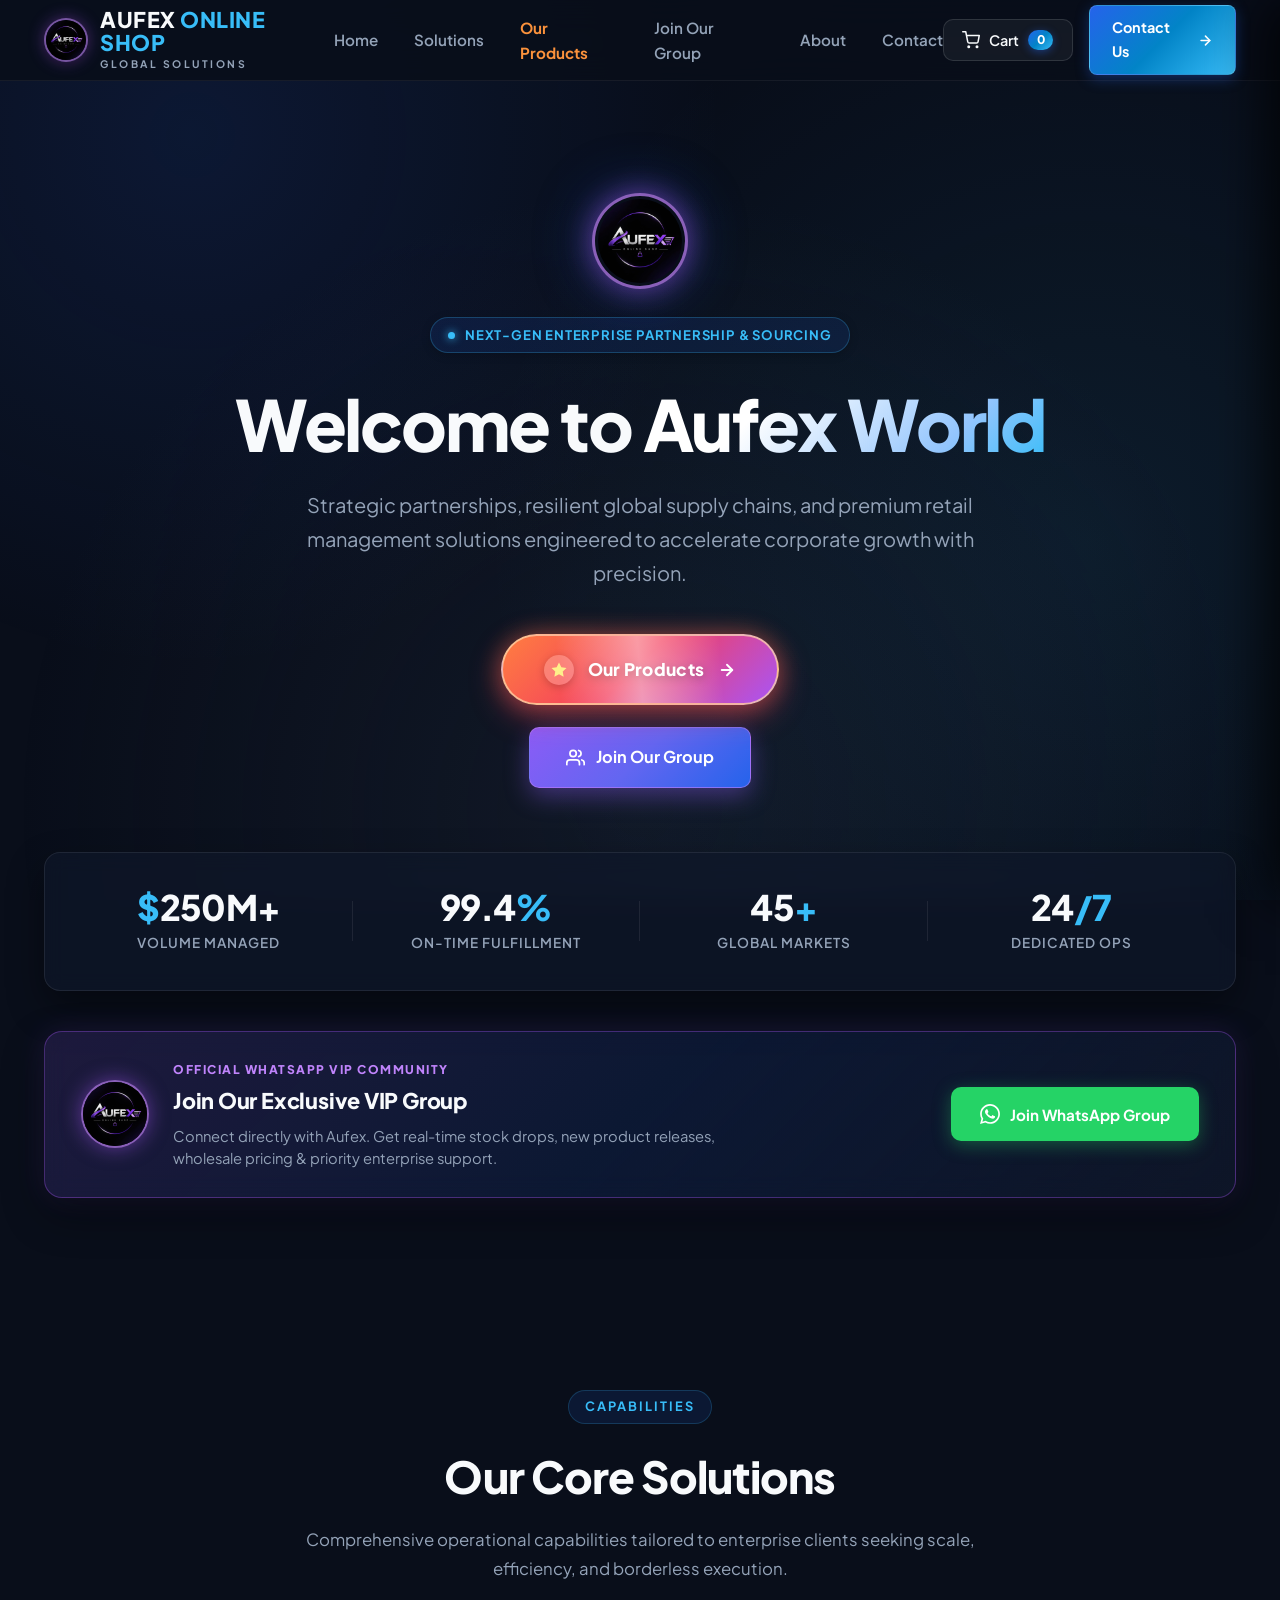
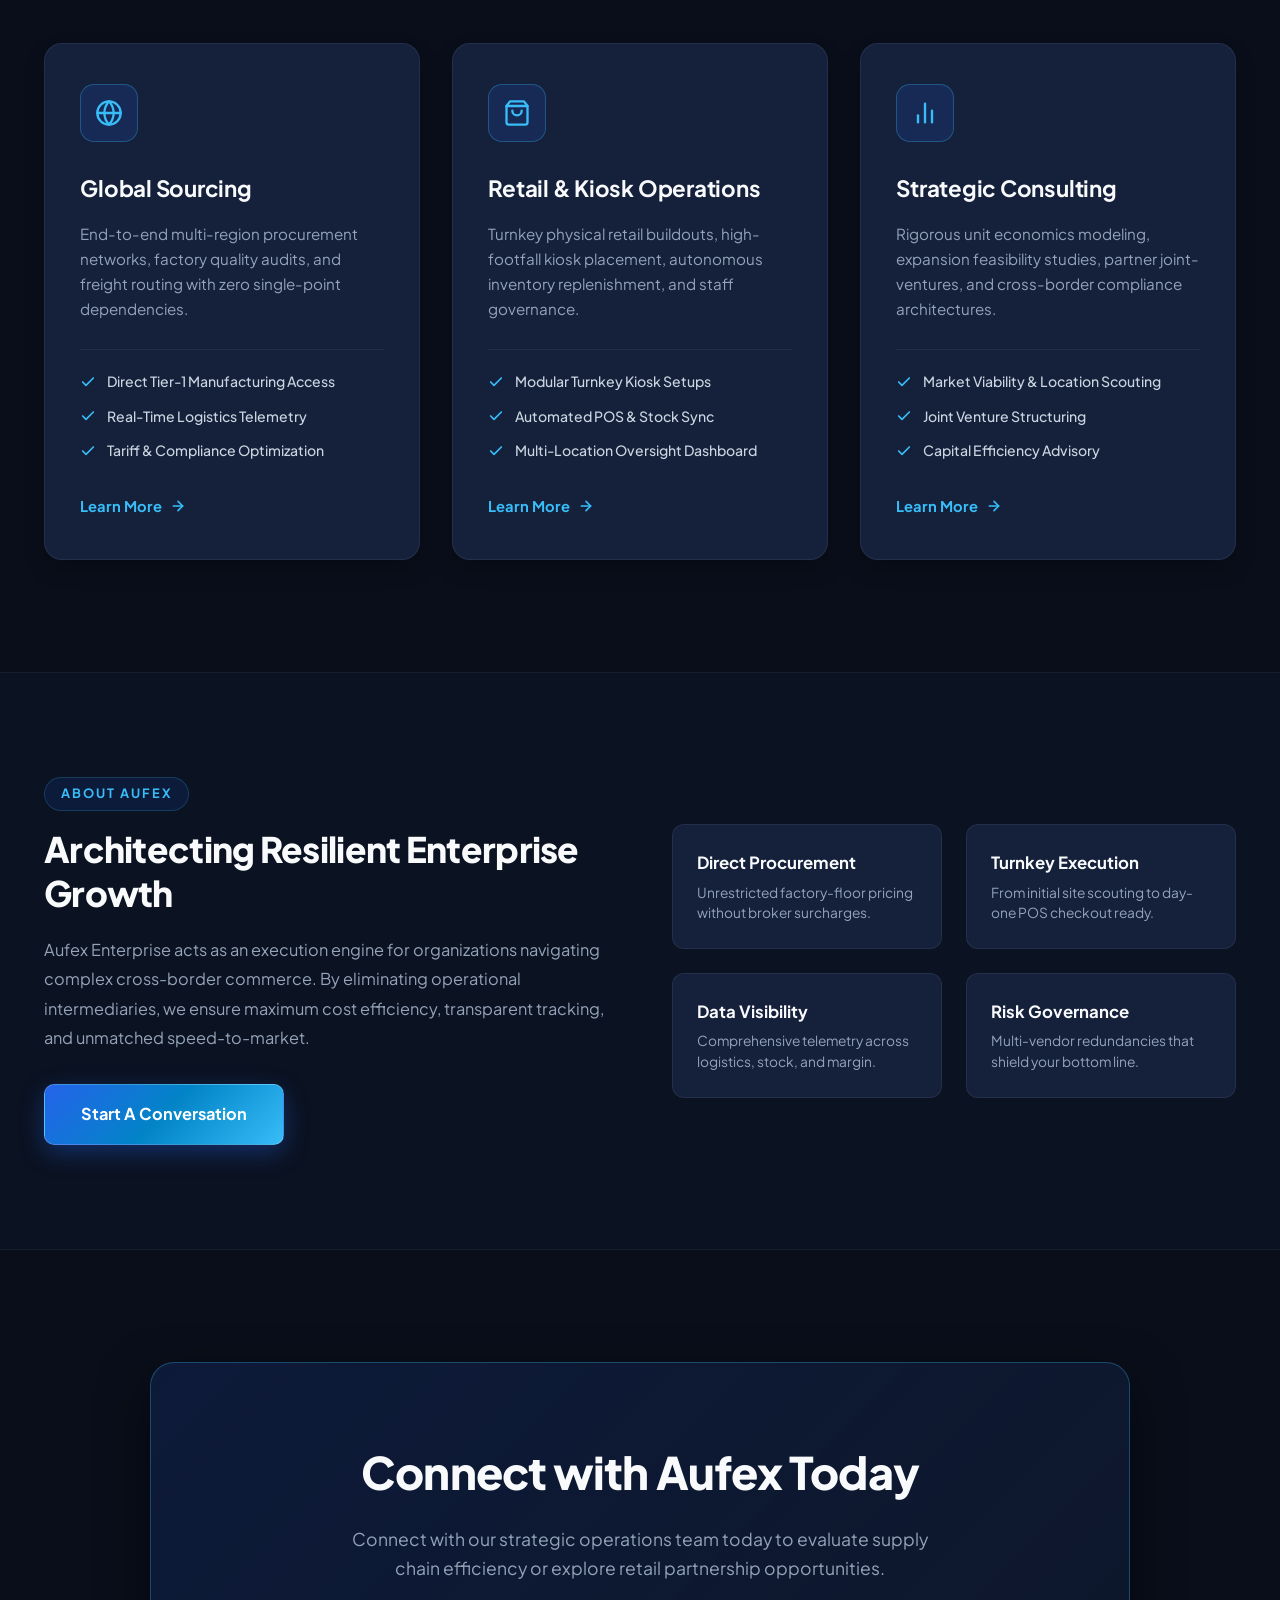
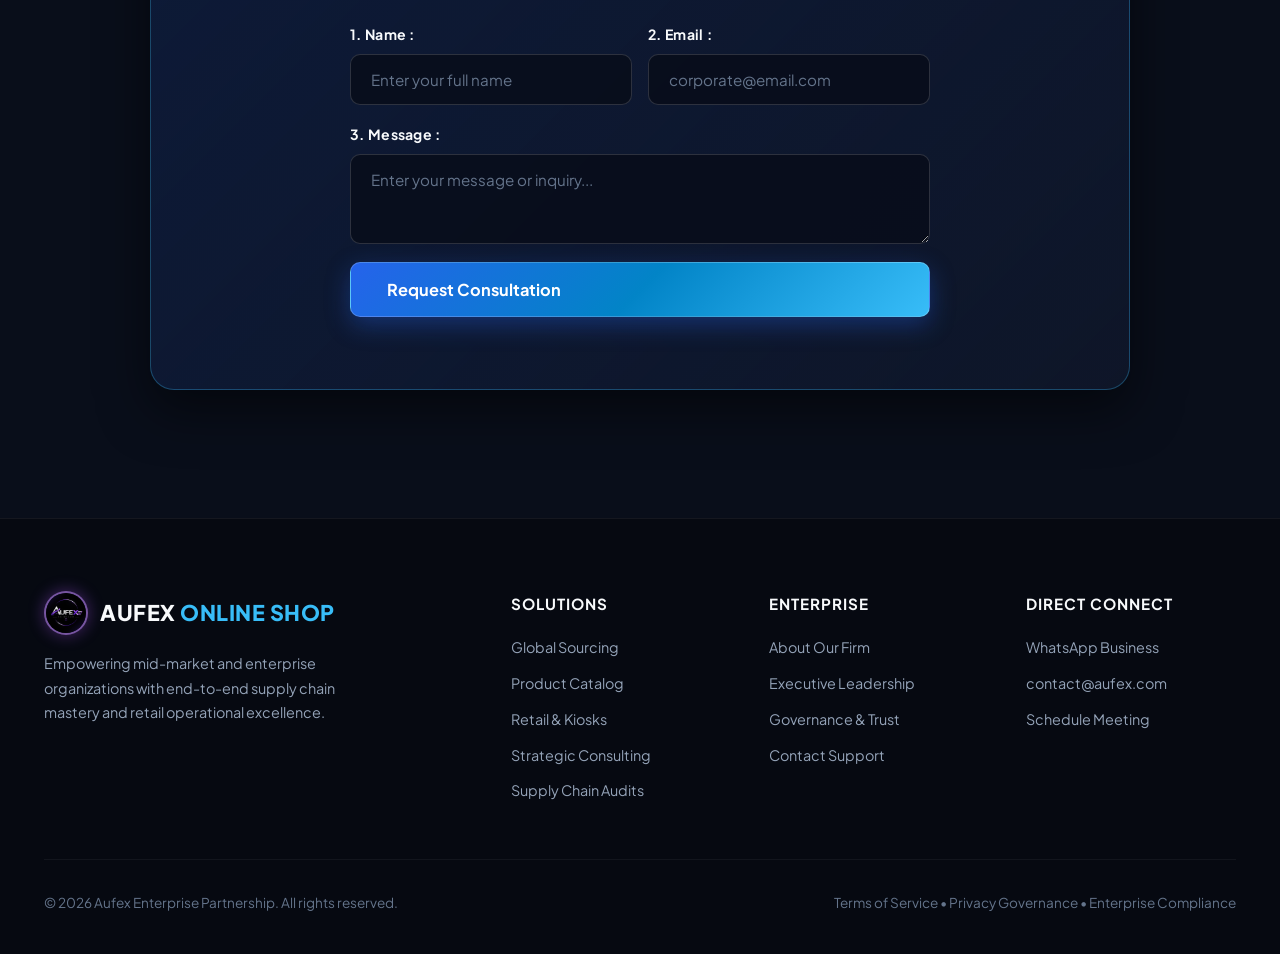
==== commit ac4b5119: "Add files via upload" ====
--- a/index.html
+++ b/index.html
@@ -14,6 +14,13 @@
     <link
         href="https://fonts.googleapis.com/css2?family=Plus+Jakarta+Sans:wght@400;500;600;700;800&family=Inter:wght@400;500;600&display=swap"
         rel="stylesheet">
+
+    <!-- Favicon & Profile Icon -->
+    <link rel="icon" type="image/jpeg" href="aufex-logo.jpg">
+    <link rel="apple-touch-icon" href="aufex-logo.jpg">
+
+    <!-- Shopping Cart Stylesheet -->
+    <link rel="stylesheet" href="cart.css">
 
     <style>
         /* Design Tokens & CSS Variables */
@@ -110,18 +117,31 @@
         }
 
         .logo-symbol {
-            width: 40px;
-            height: 40px;
-            border-radius: 10px;
-            background: var(--accent-gradient);
+            width: 44px;
+            height: 44px;
+            border-radius: 50%;
+            overflow: hidden;
             display: flex;
             align-items: center;
             justify-content: center;
-            box-shadow: 0 4px 14px var(--accent-glow);
-        }
-
-        .logo-symbol svg {
-            color: #ffffff;
+            box-shadow: 0 0 16px rgba(168, 85, 247, 0.4), 0 2px 8px rgba(0, 0, 0, 0.4);
+            border: 2px solid rgba(192, 132, 252, 0.6);
+            background: #090e1a;
+            flex-shrink: 0;
+            transition: var(--transition-smooth);
+        }
+
+        .logo-symbol:hover {
+            box-shadow: 0 0 24px rgba(168, 85, 247, 0.7);
+            transform: scale(1.05);
+        }
+
+        .nav-logo-img {
+            width: 100%;
+            height: 100%;
+            object-fit: cover;
+            border-radius: 50%;
+            display: block;
         }
 
         .logo-text-group {
@@ -327,6 +347,237 @@
             transform: translateY(-2px);
         }
 
+        /* Hero Brand Profile Avatar */
+        .hero-brand-profile {
+            display: flex;
+            justify-content: center;
+            align-items: center;
+            margin-bottom: 1.75rem;
+        }
+
+        .hero-profile-avatar {
+            width: 96px;
+            height: 96px;
+            border-radius: 50%;
+            object-fit: cover;
+            box-shadow: 0 0 30px rgba(168, 85, 247, 0.55), 0 0 60px rgba(37, 99, 235, 0.35);
+            border: 3px solid rgba(192, 132, 252, 0.7);
+            padding: 3px;
+            background: #090e1a;
+            transition: transform 0.4s ease, box-shadow 0.4s ease;
+            animation: avatarFloat 4s ease-in-out infinite;
+        }
+
+        .hero-profile-avatar:hover {
+            transform: scale(1.08) rotate(3deg);
+            box-shadow: 0 0 45px rgba(168, 85, 247, 0.8), 0 0 80px rgba(56, 189, 248, 0.5);
+        }
+
+        @keyframes avatarFloat {
+            0%, 100% { transform: translateY(0); }
+            50% { transform: translateY(-7px); }
+        }
+
+        /* Special "On top of that (our products)" Button - Special Color & Glow */
+        .hero-top-product-cta {
+            display: flex;
+            justify-content: center;
+            margin-bottom: 1.35rem;
+        }
+
+        .btn-special-products {
+            display: inline-flex;
+            align-items: center;
+            gap: 0.85rem;
+            padding: 1.15rem 2.6rem;
+            font-size: 1.08rem;
+            font-weight: 800;
+            color: #ffffff;
+            /* Special High-Energy Sunset Flame, Amber Gold & Magenta Gradient */
+            background: linear-gradient(135deg, #ff7e40 0%, #f43f5e 48%, #a855f7 100%);
+            border: 2px solid rgba(254, 215, 170, 0.75);
+            border-radius: 9999px;
+            cursor: pointer;
+            text-decoration: none;
+            transition: all 0.35s cubic-bezier(0.2, 0.8, 0.2, 1);
+            box-shadow: 0 10px 32px rgba(244, 63, 94, 0.45), 0 0 25px rgba(255, 126, 64, 0.4);
+            position: relative;
+            overflow: hidden;
+            letter-spacing: 0.3px;
+        }
+
+        .btn-special-products::before {
+            content: '';
+            position: absolute;
+            top: -50%;
+            left: -50%;
+            width: 200%;
+            height: 200%;
+            background: linear-gradient(60deg, transparent 35%, rgba(255, 255, 255, 0.45) 50%, transparent 65%);
+            transform: rotate(25deg);
+            animation: specialShine 3.5s infinite;
+        }
+
+        @keyframes specialShine {
+            0% { transform: translateX(-120%) rotate(25deg); }
+            30%, 100% { transform: translateX(120%) rotate(25deg); }
+        }
+
+        .btn-special-products:hover {
+            transform: translateY(-4px) scale(1.03);
+            box-shadow: 0 16px 45px rgba(244, 63, 94, 0.7), 0 0 35px rgba(255, 126, 64, 0.65);
+            border-color: #ffffff;
+            color: #ffffff;
+        }
+
+        .btn-special-icon {
+            display: flex;
+            align-items: center;
+            justify-content: center;
+            width: 30px;
+            height: 30px;
+            border-radius: 50%;
+            background: rgba(255, 255, 255, 0.22);
+            color: #fef08a;
+            flex-shrink: 0;
+            box-shadow: 0 2px 8px rgba(0, 0, 0, 0.2);
+        }
+
+        .btn-special-text {
+            font-size: 1.08rem;
+            font-weight: 800;
+            text-shadow: 0 2px 8px rgba(0, 0, 0, 0.35);
+        }
+
+        .nav-special-link {
+            color: #fb923c !important;
+            font-weight: 700 !important;
+            position: relative;
+        }
+
+        .nav-special-link::after {
+            background: linear-gradient(90deg, #fb923c, #f43f5e) !important;
+        }
+
+        /* Join Our Group CTA Button */
+        .btn-group {
+            display: inline-flex;
+            align-items: center;
+            gap: 0.65rem;
+            padding: 1rem 2.25rem;
+            font-size: 1.02rem;
+            font-weight: 700;
+            color: #ffffff;
+            background: linear-gradient(135deg, #8b5cf6 0%, #6366f1 50%, #2563eb 100%);
+            border: 1px solid rgba(192, 132, 252, 0.5);
+            border-radius: 10px;
+            cursor: pointer;
+            text-decoration: none;
+            transition: var(--transition-smooth);
+            box-shadow: 0 8px 24px rgba(139, 92, 246, 0.4);
+        }
+
+        .btn-group:hover {
+            transform: translateY(-3px);
+            box-shadow: 0 12px 32px rgba(139, 92, 246, 0.65);
+            border-color: rgba(192, 132, 252, 0.9);
+            color: #ffffff;
+        }
+
+        /* Community VIP Banner Column */
+        .community-banner {
+            margin-top: 2.5rem;
+            background: linear-gradient(135deg, rgba(139, 92, 246, 0.16) 0%, rgba(37, 99, 235, 0.12) 50%, rgba(15, 23, 42, 0.85) 100%);
+            border: 1px solid rgba(168, 85, 247, 0.35);
+            border-radius: 18px;
+            padding: 1.75rem 2.25rem;
+            display: flex;
+            align-items: center;
+            justify-content: space-between;
+            gap: 2rem;
+            box-shadow: 0 16px 40px rgba(0, 0, 0, 0.4), 0 0 30px rgba(139, 92, 246, 0.15);
+            backdrop-filter: blur(12px);
+            text-align: left;
+        }
+
+        .community-content {
+            display: flex;
+            align-items: center;
+            gap: 1.5rem;
+        }
+
+        .community-avatar {
+            width: 68px;
+            height: 68px;
+            border-radius: 50%;
+            object-fit: cover;
+            border: 2px solid rgba(192, 132, 252, 0.7);
+            box-shadow: 0 0 20px rgba(168, 85, 247, 0.5);
+            flex-shrink: 0;
+            background: #090e1a;
+        }
+
+        .community-tag {
+            font-size: 0.75rem;
+            font-weight: 800;
+            letter-spacing: 1.5px;
+            color: #c084fc;
+            text-transform: uppercase;
+            margin-bottom: 0.25rem;
+        }
+
+        .community-title {
+            font-size: 1.35rem;
+            font-weight: 800;
+            color: #f8fafc;
+            margin-bottom: 0.35rem;
+            letter-spacing: -0.01em;
+        }
+
+        .community-desc {
+            font-size: 0.92rem;
+            color: var(--text-muted);
+            line-height: 1.5;
+            max-width: 580px;
+        }
+
+        .btn-join-community {
+            display: inline-flex;
+            align-items: center;
+            gap: 0.65rem;
+            padding: 0.9rem 1.8rem;
+            font-size: 0.95rem;
+            font-weight: 700;
+            color: #ffffff;
+            background: #25d366;
+            border-radius: 10px;
+            text-decoration: none;
+            transition: var(--transition-smooth);
+            box-shadow: 0 4px 18px rgba(37, 211, 102, 0.35);
+            white-space: nowrap;
+            flex-shrink: 0;
+        }
+
+        .btn-join-community:hover {
+            background: #1eb956;
+            transform: translateY(-2px);
+            box-shadow: 0 6px 24px rgba(37, 211, 102, 0.55);
+            color: #ffffff;
+        }
+
+        @media (max-width: 860px) {
+            .community-banner {
+                flex-direction: column;
+                align-items: flex-start;
+                padding: 1.5rem;
+            }
+            .community-content {
+                flex-direction: column;
+                align-items: flex-start;
+                gap: 1rem;
+            }
+        }
+
         /* Stats Bar */
         .stats-bar {
             display: grid;
@@ -643,33 +894,270 @@
 
         .cta-form {
             display: flex;
-            justify-content: center;
-            align-items: center;
+            flex-direction: column;
+            gap: 1.15rem;
+            max-width: 580px;
+            margin: 0 auto;
+            text-align: left;
+        }
+
+        .cta-form-row {
+            display: grid;
+            grid-template-columns: 1fr 1fr;
             gap: 1rem;
-            max-width: 520px;
-            margin: 0 auto;
-            flex-wrap: wrap;
+        }
+
+        @media (max-width: 600px) {
+            .cta-form-row {
+                grid-template-columns: 1fr;
+            }
         }
 
         .cta-input {
-            flex: 1 1 260px;
+            width: 100%;
             padding: 0.95rem 1.25rem;
             border-radius: 10px;
-            background: rgba(9, 14, 26, 0.8);
+            background: rgba(9, 14, 26, 0.85);
             border: 1px solid rgba(255, 255, 255, 0.15);
             color: #ffffff;
             font-size: 0.95rem;
             outline: none;
             transition: var(--transition-smooth);
+            font-family: inherit;
+        }
+
+        .cta-textarea {
+            resize: vertical;
+            min-height: 90px;
         }
 
         .cta-input:focus {
             border-color: var(--accent-cyan);
             box-shadow: 0 0 15px rgba(56, 189, 248, 0.3);
+            background: rgba(15, 23, 42, 1);
         }
 
         .cta-input::placeholder {
             color: #64748b;
+        }
+
+        /* Consultation Popup Modal Styles */
+        .consultation-modal-overlay {
+            position: fixed;
+            top: 0;
+            left: 0;
+            width: 100%;
+            height: 100%;
+            background: rgba(4, 8, 16, 0.78);
+            backdrop-filter: blur(8px);
+            -webkit-backdrop-filter: blur(8px);
+            z-index: 2000;
+            opacity: 0;
+            pointer-events: none;
+            transition: opacity 0.3s ease;
+        }
+
+        .consultation-modal-overlay.active {
+            opacity: 1;
+            pointer-events: auto;
+        }
+
+        .consultation-modal {
+            position: fixed;
+            top: 50%;
+            left: 50%;
+            transform: translate(-50%, -50%) scale(0.92);
+            width: 92%;
+            max-width: 520px;
+            background: #0d1527;
+            border: 1px solid rgba(56, 189, 248, 0.35);
+            border-radius: 20px;
+            box-shadow: 0 25px 60px rgba(0, 0, 0, 0.8), 0 0 35px rgba(37, 99, 235, 0.25);
+            z-index: 2001;
+            padding: 2.2rem;
+            opacity: 0;
+            pointer-events: none;
+            transition: all 0.35s cubic-bezier(0.16, 1, 0.3, 1);
+        }
+
+        .consultation-modal.active {
+            opacity: 1;
+            pointer-events: auto;
+            transform: translate(-50%, -50%) scale(1);
+        }
+
+        .consultation-modal-header {
+            display: flex;
+            justify-content: space-between;
+            align-items: flex-start;
+            margin-bottom: 1.5rem;
+            position: relative;
+        }
+
+        .consultation-badge {
+            display: inline-block;
+            font-size: 0.72rem;
+            font-weight: 800;
+            letter-spacing: 1.5px;
+            color: var(--accent-cyan);
+            background: rgba(56, 189, 248, 0.12);
+            padding: 0.2rem 0.6rem;
+            border-radius: 6px;
+            margin-bottom: 0.4rem;
+            border: 1px solid rgba(56, 189, 248, 0.25);
+        }
+
+        .consultation-modal-header h3 {
+            font-size: 1.45rem;
+            font-weight: 800;
+            color: var(--text-heading);
+            letter-spacing: -0.01em;
+        }
+
+        .consultation-modal-header p {
+            font-size: 0.88rem;
+            color: var(--text-muted);
+            margin-top: 0.2rem;
+        }
+
+        .btn-close-modal {
+            background: rgba(255, 255, 255, 0.05);
+            border: 1px solid rgba(255, 255, 255, 0.1);
+            color: var(--text-muted);
+            cursor: pointer;
+            width: 34px;
+            height: 34px;
+            border-radius: 10px;
+            display: flex;
+            align-items: center;
+            justify-content: center;
+            font-size: 1.4rem;
+            line-height: 1;
+            transition: all 0.2s ease;
+            flex-shrink: 0;
+        }
+
+        .btn-close-modal:hover {
+            color: #ffffff;
+            background: rgba(255, 255, 255, 0.12);
+            border-color: rgba(255, 255, 255, 0.25);
+        }
+
+        .consultation-form-modal {
+            display: flex;
+            flex-direction: column;
+            gap: 1.15rem;
+        }
+
+        .form-group {
+            display: flex;
+            flex-direction: column;
+            gap: 0.45rem;
+        }
+
+        .form-group label {
+            font-size: 0.88rem;
+            font-weight: 700;
+            color: var(--text-heading);
+            letter-spacing: 0.3px;
+        }
+
+        .input-wrap {
+            position: relative;
+            display: flex;
+            align-items: center;
+        }
+
+        .input-wrap svg {
+            position: absolute;
+            left: 1rem;
+            color: var(--text-muted);
+            pointer-events: none;
+            transition: color 0.25s;
+        }
+
+        .input-wrap input,
+        .input-wrap textarea {
+            width: 100%;
+            padding: 0.85rem 1rem 0.85rem 2.85rem;
+            background: rgba(15, 23, 42, 0.85);
+            border: 1px solid rgba(255, 255, 255, 0.12);
+            border-radius: 10px;
+            color: #f8fafc;
+            font-size: 0.92rem;
+            transition: var(--transition-smooth);
+            font-family: inherit;
+        }
+
+        .input-wrap-textarea {
+            align-items: flex-start;
+        }
+
+        .input-wrap-textarea svg {
+            top: 1rem;
+        }
+
+        .input-wrap textarea {
+            resize: vertical;
+            min-height: 90px;
+        }
+
+        .input-wrap input:focus,
+        .input-wrap textarea:focus {
+            outline: none;
+            border-color: var(--accent-cyan);
+            box-shadow: 0 0 16px rgba(56, 189, 248, 0.35);
+            background: rgba(15, 23, 42, 1);
+        }
+
+        .input-wrap:focus-within svg {
+            color: var(--accent-cyan);
+        }
+
+        .btn-modal-submit {
+            display: inline-flex;
+            align-items: center;
+            justify-content: center;
+            gap: 0.65rem;
+            padding: 1rem;
+            background: var(--accent-gradient);
+            border: 1px solid rgba(255, 255, 255, 0.25);
+            border-radius: 10px;
+            color: #ffffff;
+            font-size: 0.98rem;
+            font-weight: 700;
+            cursor: pointer;
+            transition: var(--transition-smooth);
+            box-shadow: 0 8px 24px var(--accent-glow);
+            margin-top: 0.4rem;
+        }
+
+        .btn-modal-submit:hover {
+            transform: translateY(-2px);
+            box-shadow: 0 12px 30px rgba(37, 99, 235, 0.6);
+        }
+
+        .btn-whatsapp-consult {
+            display: inline-flex;
+            align-items: center;
+            justify-content: center;
+            gap: 0.6rem;
+            padding: 0.85rem;
+            background: rgba(37, 211, 102, 0.12);
+            border: 1px solid rgba(37, 211, 102, 0.3);
+            border-radius: 10px;
+            color: #25d366;
+            font-size: 0.9rem;
+            font-weight: 700;
+            cursor: pointer;
+            transition: var(--transition-smooth);
+        }
+
+        .btn-whatsapp-consult:hover {
+            background: #25d366;
+            color: #ffffff;
+            box-shadow: 0 6px 20px rgba(37, 211, 102, 0.4);
+            transform: translateY(-1px);
         }
 
         /* Footer */
@@ -826,15 +1314,10 @@
         <div class="container nav-content">
             <a href="#home" class="logo-wrap" id="logo">
                 <div class="logo-symbol">
-                    <svg width="22" height="22" viewBox="0 0 24 24" fill="none" stroke="currentColor" stroke-width="2.5"
-                        stroke-linecap="round" stroke-linejoin="round">
-                        <polygon points="12 2 2 7 12 12 22 7 12 2"></polygon>
-                        <polyline points="2 17 12 22 22 17"></polyline>
-                        <polyline points="2 12 12 17 22 12"></polyline>
-                    </svg>
+                    <img src="aufex-logo.jpg" alt="Aufex Online Shop Logo" class="nav-logo-img">
                 </div>
                 <div class="logo-text-group">
-                    <div class="logo-title">AUFEX <span>ENTERPRISE</span></div>
+                    <div class="logo-title">AUFEX <span>ONLINE SHOP</span></div>
                     <div class="logo-badge">Global Solutions</div>
                 </div>
             </a>
@@ -842,13 +1325,24 @@
             <nav class="nav-menu" id="navMenu">
                 <a href="#home" class="nav-link">Home</a>
                 <a href="#solutions" class="nav-link">Solutions</a>
-                <a href="products.html" class="nav-link">Our Products</a>
+                <a href="products.html" class="nav-link nav-special-link">Our Products</a>
+                <a href="https://wa.me/917034815356?text=Hi%20Aufex,%20I%20would%20like%20to%20join%20your%20community%20group" target="_blank" class="nav-link">Join Our Group</a>
                 <a href="#about" class="nav-link">About</a>
                 <a href="#contact" class="nav-link">Contact</a>
             </nav>
 
             <div class="nav-actions">
-                <a href="#contact" class="btn-nav" id="btnNavCta">
+                <button class="cart-trigger" onclick="toggleCartDrawer(true)" id="btnCart" aria-label="View Shopping Cart">
+                    <svg width="18" height="18" viewBox="0 0 24 24" fill="none" stroke="currentColor" stroke-width="2"
+                        stroke-linecap="round" stroke-linejoin="round">
+                        <circle cx="9" cy="21" r="1"></circle>
+                        <circle cx="20" cy="21" r="1"></circle>
+                        <path d="M1 1h4l2.68 13.39a2 2 0 0 0 2 1.61h9.72a2 2 0 0 0 2-1.61L23 6H6"></path>
+                    </svg>
+                    <span>Cart</span>
+                    <span class="cart-count" id="cartCount">0</span>
+                </button>
+                <a href="javascript:void(0)" onclick="toggleConsultationModal(true)" class="btn-nav" id="btnNavCta">
                     <span>Contact Us</span>
                     <svg width="15" height="15" viewBox="0 0 24 24" fill="none" stroke="currentColor"
                         stroke-width="2.5" stroke-linecap="round" stroke-linejoin="round">
@@ -863,6 +1357,11 @@
     <!-- Hero Section -->
     <section class="hero" id="home">
         <div class="container">
+            <!-- Brand Profile Logo Avatar -->
+            <div class="hero-brand-profile">
+                <img src="aufex-logo.jpg" alt="Aufex Online Shop Profile" class="hero-profile-avatar">
+            </div>
+
             <div class="hero-pill">
                 <span class="hero-pill-dot"></span>
                 <span>Next-Gen Enterprise Partnership &amp; Sourcing</span>
@@ -878,19 +1377,32 @@
                 engineered to accelerate corporate growth with precision.
             </p>
 
-            <div class="hero-cta-group">
-                <!-- Requested Consultation Button -->
-                <a href="#contact" class="btn-primary" id="btnHeroConsultation">
-                    <span>Request Consultation</span>
-                    <svg width="18" height="18" viewBox="0 0 24 24" fill="none" stroke="currentColor"
-                        stroke-width="2.5" stroke-linecap="round" stroke-linejoin="round">
+            <!-- Our Products - Prominently positioned on top with Special Color -->
+            <div class="hero-top-product-cta">
+                <a href="products.html" class="btn-special-products" id="btnHeroProductsSpecial">
+                    <span class="btn-special-icon">
+                        <svg width="18" height="18" viewBox="0 0 24 24" fill="currentColor">
+                            <polygon points="12 2 15.09 8.26 22 9.27 17 14.14 18.18 21.02 12 17.77 5.82 21.02 7 14.14 2 9.27 8.91 8.26 12 2"></polygon>
+                        </svg>
+                    </span>
+                    <span class="btn-special-text">Our Products</span>
+                    <svg width="18" height="18" viewBox="0 0 24 24" fill="none" stroke="currentColor" stroke-width="2.5" stroke-linecap="round" stroke-linejoin="round">
                         <line x1="5" y1="12" x2="19" y2="12"></line>
                         <polyline points="12 5 19 12 12 19"></polyline>
                     </svg>
                 </a>
-
-                <a href="products.html" class="btn-secondary" id="btnHeroProducts">
-                    <span>Our Products</span>
+            </div>
+
+            <div class="hero-cta-group">
+                <!-- Requested Join Our Group Column Button -->
+                <a href="https://wa.me/917034815356?text=Hi%20Aufex,%20I%20would%20like%20to%20join%20your%20community%20group" target="_blank" class="btn-group" id="btnHeroJoinGroup">
+                    <svg width="19" height="19" viewBox="0 0 24 24" fill="none" stroke="currentColor" stroke-width="2.2" stroke-linecap="round" stroke-linejoin="round">
+                        <path d="M17 21v-2a4 4 0 0 0-4-4H5a4 4 0 0 0-4 4v2"></path>
+                        <circle cx="9" cy="7" r="4"></circle>
+                        <path d="M23 21v-2a4 4 0 0 0-3-3.87"></path>
+                        <path d="M16 3.13a4 4 0 0 1 0 7.75"></path>
+                    </svg>
+                    <span>Join Our Group</span>
                 </a>
             </div>
 
@@ -912,6 +1424,24 @@
                     <div class="stat-value">24<span>/7</span></div>
                     <div class="stat-label">Dedicated Ops</div>
                 </div>
+            </div>
+
+            <!-- Dedicated Join Our Group Column Banner -->
+            <div class="community-banner" id="communityBanner">
+                <div class="community-content">
+                    <img src="aufex-logo.jpg" alt="Aufex Group Profile" class="community-avatar">
+                    <div class="community-text">
+                        <div class="community-tag">OFFICIAL WHATSAPP VIP COMMUNITY</div>
+                        <h3 class="community-title">Join Our Exclusive VIP Group</h3>
+                        <p class="community-desc">Connect directly with Aufex. Get real-time stock drops, new product releases, wholesale pricing &amp; priority enterprise support.</p>
+                    </div>
+                </div>
+                <a href="https://wa.me/917034815356?text=Hi%20Aufex,%20I%20would%20like%20to%20join%20your%20community%20group" target="_blank" class="btn-join-community">
+                    <svg width="20" height="20" viewBox="0 0 24 24" fill="currentColor">
+                        <path d="M.057 24l1.687-6.163c-1.041-1.804-1.588-3.849-1.587-5.946.003-6.556 5.338-11.891 11.893-11.891 3.181.001 6.167 1.24 8.413 3.488 2.245 2.248 3.481 5.236 3.48 8.414-.003 6.557-5.338 11.892-11.893 11.892-1.99-.001-3.951-.5-5.688-1.448l-6.305 1.654zm6.597-3.807c1.676.995 3.276 1.591 5.392 1.592 5.448 0 9.886-4.434 9.889-9.885.002-5.462-4.415-9.89-9.881-9.892-5.452 0-9.887 4.434-9.889 9.884-.001 2.225.651 3.891 1.746 5.634l-.999 3.648 3.742-.981zm11.387-5.464c-.074-.124-.272-.198-.57-.347-.297-.149-1.758-.868-2.031-.967-.272-.099-.47-.149-.669.149-.198.297-.768.967-.941 1.165-.173.198-.347.223-.644.074-.297-.149-1.255-.462-2.39-1.475-.883-.788-1.48-1.761-1.653-2.059-.173-.297-.018-.458.13-.606.134-.133.297-.347.446-.521.151-.172.2-.296.3-.495.099-.198.05-.372-.025-.521-.075-.148-.669-1.611-.916-2.206-.242-.579-.487-.501-.669-.51l-.57-.01c-.198 0-.52.074-.792.372s-1.04 1.016-1.04 2.479 1.065 2.876 1.213 3.074c.149.198 2.095 3.2 5.076 4.487.709.306 1.263.489 1.694.626.712.226 1.36.194 1.872.118.571-.085 1.758-.719 2.006-1.413.248-.695.248-1.29.173-1.414z"/>
+                    </svg>
+                    <span>Join WhatsApp Group</span>
+                </a>
             </div>
         </div>
     </section>
@@ -1128,9 +1658,21 @@
                 </p>
 
                 <form class="cta-form" id="consultationForm" onsubmit="handleFormSubmit(event)">
-                    <input type="email" class="cta-input" id="clientEmail" placeholder="Enter your corporate email"
-                        required>
-                    <button type="submit" class="btn-primary" id="btnSubmitConsultation">
+                    <div class="cta-form-row">
+                        <div class="form-group">
+                            <label for="clientName">1. Name :</label>
+                            <input type="text" class="cta-input" id="clientName" placeholder="Enter your full name" required>
+                        </div>
+                        <div class="form-group">
+                            <label for="clientEmail">2. Email :</label>
+                            <input type="email" class="cta-input" id="clientEmail" placeholder="corporate@email.com" required>
+                        </div>
+                    </div>
+                    <div class="form-group">
+                        <label for="clientMessage">3. Message :</label>
+                        <textarea class="cta-input cta-textarea" id="clientMessage" rows="3" placeholder="Enter your message or inquiry..." required></textarea>
+                    </div>
+                    <button type="submit" class="btn-primary" id="btnSubmitConsultation" style="align-self: center; width: 100%;">
                         <span>Request Consultation</span>
                     </button>
                 </form>
@@ -1145,14 +1687,9 @@
                 <div class="footer-brand">
                     <div class="logo-wrap">
                         <div class="logo-symbol">
-                            <svg width="20" height="20" viewBox="0 0 24 24" fill="none" stroke="currentColor"
-                                stroke-width="2.5" stroke-linecap="round" stroke-linejoin="round">
-                                <polygon points="12 2 2 7 12 12 22 7 12 2"></polygon>
-                                <polyline points="2 17 12 22 22 17"></polyline>
-                                <polyline points="2 12 12 17 22 12"></polyline>
-                            </svg>
+                            <img src="aufex-logo.jpg" alt="Aufex Online Shop Logo" class="nav-logo-img">
                         </div>
-                        <div class="logo-title">AUFEX <span>ENTERPRISE</span></div>
+                        <div class="logo-title">AUFEX <span>ONLINE SHOP</span></div>
                     </div>
                     <p>
                         Empowering mid-market and enterprise organizations with end-to-end supply chain mastery and
@@ -1197,6 +1734,101 @@
             </div>
         </div>
     </footer>
+
+    <!-- Slide-out Cart Drawer -->
+    <div class="cart-drawer-overlay" id="cartOverlay" onclick="toggleCartDrawer(false)"></div>
+    <div class="cart-drawer" id="cartDrawer">
+        <div class="cart-header">
+            <div class="cart-header-title-group">
+                <h3>Your Order Cart</h3>
+                <span class="cart-header-badge" id="cartHeaderCount">0 items</span>
+            </div>
+            <div class="cart-header-actions">
+                <button class="btn-clear-cart" onclick="clearCart()" title="Clear entire cart">Clear</button>
+                <button class="btn-close-cart" onclick="toggleCartDrawer(false)" title="Close">&times;</button>
+            </div>
+        </div>
+        <div class="cart-items" id="cartItemsList">
+            <div class="cart-empty" id="cartEmptyMsg">Your cart is currently empty.</div>
+        </div>
+        <div class="cart-footer">
+            <div class="cart-summary-box">
+                <div class="cart-summary-row">
+                    <span>Total Quantity:</span>
+                    <span id="cartTotalItems">0</span>
+                </div>
+                <div class="cart-total-row">
+                    <span>Grand Total:</span>
+                    <span class="cart-total-price" id="cartTotalPrice">0 Rs</span>
+                </div>
+            </div>
+            <a href="javascript:void(0)" class="btn-checkout-whatsapp" id="btnCheckoutWhatsApp"
+                onclick="checkoutViaWhatsApp()">
+                <svg width="20" height="20" viewBox="0 0 24 24" fill="currentColor">
+                    <path
+                        d="M.057 24l1.687-6.163c-1.041-1.804-1.588-3.849-1.587-5.946.003-6.556 5.338-11.891 11.893-11.891 3.181.001 6.167 1.24 8.413 3.488 2.245 2.248 3.481 5.236 3.48 8.414-.003 6.557-5.338 11.892-11.893 11.892-1.99-.001-3.951-.5-5.688-1.448l-6.305 1.654zm6.597-3.807c1.676.995 3.276 1.591 5.392 1.592 5.448 0 9.886-4.434 9.889-9.885.002-5.462-4.415-9.89-9.881-9.892-5.452 0-9.887 4.434-9.889 9.884-.001 2.225.651 3.891 1.746 5.634l-.999 3.648 3.742-.981zm11.387-5.464c-.074-.124-.272-.198-.57-.347-.297-.149-1.758-.868-2.031-.967-.272-.099-.47-.149-.669.149-.198.297-.768.967-.941 1.165-.173.198-.347.223-.644.074-.297-.149-1.255-.462-2.39-1.475-.883-.788-1.48-1.761-1.653-2.059-.173-.297-.018-.458.13-.606.134-.133.297-.347.446-.521.151-.172.2-.296.3-.495.099-.198.05-.372-.025-.521-.075-.148-.669-1.611-.916-2.206-.242-.579-.487-.501-.669-.51l-.57-.01c-.198 0-.52.074-.792.372s-1.04 1.016-1.04 2.479 1.065 2.876 1.213 3.074c.149.198 2.095 3.2 5.076 4.487.709.306 1.263.489 1.694.626.712.226 1.36.194 1.872.118.571-.085 1.758-.719 2.006-1.413.248-.695.248-1.29.173-1.414z" />
+                </svg>
+                <span>Order via WhatsApp</span>
+            </a>
+        </div>
+    </div>
+
+    <!-- Request Consultation Popup Modal with 3 Typing Options -->
+    <div class="consultation-modal-overlay" id="consultationModalOverlay" onclick="toggleConsultationModal(false)"></div>
+    <div class="consultation-modal" id="consultationModal" role="dialog" aria-modal="true" aria-labelledby="consultModalTitle">
+        <div class="consultation-modal-header">
+            <div class="consultation-header-info">
+                <span class="consultation-badge">AUFEX ENTERPRISE</span>
+                <h3 id="consultModalTitle">Request Consultation</h3>
+                <p>Please enter your details below. Our corporate team will reach out promptly.</p>
+            </div>
+            <button type="button" class="btn-close-modal" onclick="toggleConsultationModal(false)" aria-label="Close modal">&times;</button>
+        </div>
+        <form class="consultation-form-modal" id="modalConsultationForm" onsubmit="handleModalConsultationSubmit(event)">
+            <div class="form-group">
+                <label for="consultModalName">1. Name :</label>
+                <div class="input-wrap">
+                    <svg width="18" height="18" viewBox="0 0 24 24" fill="none" stroke="currentColor" stroke-width="2" stroke-linecap="round" stroke-linejoin="round">
+                        <path d="M20 21v-2a4 4 0 0 0-4-4H8a4 4 0 0 0-4 4v2"></path>
+                        <circle cx="12" cy="7" r="4"></circle>
+                    </svg>
+                    <input type="text" id="consultModalName" placeholder="Enter your full name" required>
+                </div>
+            </div>
+            <div class="form-group">
+                <label for="consultModalEmail">2. Email :</label>
+                <div class="input-wrap">
+                    <svg width="18" height="18" viewBox="0 0 24 24" fill="none" stroke="currentColor" stroke-width="2" stroke-linecap="round" stroke-linejoin="round">
+                        <path d="M4 4h16c1.1 0 2 .9 2 2v12c0 1.1-.9 2-2 2H4c-1.1 0-2-.9-2-2V6c0-1.1.9-2 2-2z"></path>
+                        <polyline points="22,6 12,13 2,6"></polyline>
+                    </svg>
+                    <input type="email" id="consultModalEmail" placeholder="Enter your corporate email" required>
+                </div>
+            </div>
+            <div class="form-group">
+                <label for="consultModalMessage">3. Message :</label>
+                <div class="input-wrap input-wrap-textarea">
+                    <svg width="18" height="18" viewBox="0 0 24 24" fill="none" stroke="currentColor" stroke-width="2" stroke-linecap="round" stroke-linejoin="round">
+                        <path d="M21 15a2 2 0 0 1-2 2H7l-4 4V5a2 2 0 0 1 2-2h14a2 2 0 0 1 2 2z"></path>
+                    </svg>
+                    <textarea id="consultModalMessage" rows="4" placeholder="Enter your message, product inquiries, or questions..." required></textarea>
+                </div>
+            </div>
+            <button type="submit" class="btn-modal-submit" id="btnSubmitModal">
+                <span>Submit Consultation Request</span>
+                <svg width="18" height="18" viewBox="0 0 24 24" fill="none" stroke="currentColor" stroke-width="2.5" stroke-linecap="round" stroke-linejoin="round">
+                    <line x1="5" y1="12" x2="19" y2="12"></line>
+                    <polyline points="12 5 19 12 12 19"></polyline>
+                </svg>
+            </button>
+            <button type="button" class="btn-whatsapp-consult" onclick="submitConsultationWhatsApp()">
+                <svg width="18" height="18" viewBox="0 0 24 24" fill="currentColor">
+                    <path d="M.057 24l1.687-6.163c-1.041-1.804-1.588-3.849-1.587-5.946.003-6.556 5.338-11.891 11.893-11.891 3.181.001 6.167 1.24 8.413 3.488 2.245 2.248 3.481 5.236 3.48 8.414-.003 6.557-5.338 11.892-11.893 11.892-1.99-.001-3.951-.5-5.688-1.448l-6.305 1.654zm6.597-3.807c1.676.995 3.276 1.591 5.392 1.592 5.448 0 9.886-4.434 9.889-9.885.002-5.462-4.415-9.89-9.881-9.892-5.452 0-9.887 4.434-9.889 9.884-.001 2.225.651 3.891 1.746 5.634l-.999 3.648 3.742-.981zm11.387-5.464c-.074-.124-.272-.198-.57-.347-.297-.149-1.758-.868-2.031-.967-.272-.099-.47-.149-.669.149-.198.297-.768.967-.941 1.165-.173.198-.347.223-.644.074-.297-.149-1.255-.462-2.39-1.475-.883-.788-1.48-1.761-1.653-2.059-.173-.297-.018-.458.13-.606.134-.133.297-.347.446-.521.151-.172.2-.296.3-.495.099-.198.05-.372-.025-.521-.075-.148-.669-1.611-.916-2.206-.242-.579-.487-.501-.669-.51l-.57-.01c-.198 0-.52.074-.792.372s-1.04 1.016-1.04 2.479 1.065 2.876 1.213 3.074c.149.198 2.095 3.2 5.076 4.487.709.306 1.263.489 1.694.626.712.226 1.36.194 1.872.118.571-.085 1.758-.719 2.006-1.413.248-.695.248-1.29.173-1.414z"/>
+                </svg>
+                <span>Or Send Directly via WhatsApp</span>
+            </button>
+        </form>
+    </div>
 
     <!-- Floating Interactive Toast -->
     <div id="toast" class="toast">
@@ -1211,37 +1843,72 @@
 
     <!-- Interactive Client Script -->
     <script>
-        function showToast(message) {
-            const toast = document.getElementById('toast');
-            const toastText = document.getElementById('toastText');
-            toastText.textContent = message;
-            toast.classList.add('show');
-
-            clearTimeout(toast.timeoutId);
-            toast.timeoutId = setTimeout(() => {
-                toast.classList.remove('show');
-            }, 3200);
+        function toggleConsultationModal(open) {
+            const modal = document.getElementById('consultationModal');
+            const overlay = document.getElementById('consultationModalOverlay');
+            if (!modal || !overlay) return;
+
+            if (open) {
+                modal.classList.add('active');
+                overlay.classList.add('active');
+                document.body.style.overflow = 'hidden';
+                const nameInput = document.getElementById('consultModalName');
+                if (nameInput) setTimeout(() => nameInput.focus(), 150);
+            } else {
+                modal.classList.remove('active');
+                overlay.classList.remove('active');
+                document.body.style.overflow = '';
+            }
+        }
+
+        function handleModalConsultationSubmit(event) {
+            event.preventDefault();
+            const name = document.getElementById('consultModalName').value.trim();
+            const email = document.getElementById('consultModalEmail').value.trim();
+            const message = document.getElementById('consultModalMessage').value.trim();
+
+            showToast(`Thank you, ${name}! Your consultation request has been submitted.`);
+            toggleConsultationModal(false);
+            event.target.reset();
+        }
+
+        function submitConsultationWhatsApp() {
+            const name = document.getElementById('consultModalName').value.trim() || 'Client';
+            const email = document.getElementById('consultModalEmail').value.trim() || 'Not specified';
+            const message = document.getElementById('consultModalMessage').value.trim() || 'I would like to request a consultation with Aufex Enterprise.';
+
+            let text = `Hi Aufex Enterprise! 📋\nI would like to request a consultation:\n\n1. Name: ${name}\n2. Email: ${email}\n3. Message: ${message}`;
+            const encoded = encodeURIComponent(text);
+            window.open(`https://wa.me/917034815356?text=${encoded}`, '_blank');
         }
 
         function handleFormSubmit(event) {
             event.preventDefault();
-            const emailInput = document.getElementById('clientEmail');
-            const email = emailInput.value.trim();
-
-            if (email) {
-                showToast(`Thank you! Consultation requested for ${email}`);
-                emailInput.value = '';
+            const name = (document.getElementById('clientName') ? document.getElementById('clientName').value.trim() : '');
+            const email = (document.getElementById('clientEmail') ? document.getElementById('clientEmail').value.trim() : '');
+            const message = (document.getElementById('clientMessage') ? document.getElementById('clientMessage').value.trim() : '');
+
+            showToast(`Thank you${name ? ', ' + name : ''}! Consultation requested.`);
+            event.target.reset();
+        }
+
+        function handleSelectSolution(solutionName) {
+            toggleConsultationModal(true);
+            const msgInput = document.getElementById('consultModalMessage');
+            if (msgInput) {
+                msgInput.value = `Inquiry regarding: ${solutionName}. `;
             }
         }
 
-        function handleSelectSolution(solutionName) {
-            showToast(`Selected inquiry: ${solutionName}. Please submit your email below.`);
-            const emailInput = document.getElementById('clientEmail');
-            if (emailInput) {
-                setTimeout(() => emailInput.focus(), 400);
+        // Close consultation modal on Escape key
+        document.addEventListener('keydown', (e) => {
+            if (e.key === 'Escape') {
+                toggleConsultationModal(false);
             }
-        }
+        });
     </script>
+    <!-- Shopping Cart Engine -->
+    <script src="cart.js"></script>
 
 </body>
 
--- a/cart.css
+++ b/cart.css
@@ -0,0 +1,470 @@
+/* ==========================================================================
+   Aufex Enterprise - Shopping Cart Component Styles
+   ========================================================================== */
+
+/* Header Navigation Cart Trigger Button */
+.cart-trigger {
+    display: inline-flex;
+    align-items: center;
+    gap: 0.55rem;
+    padding: 0.62rem 1.15rem;
+    background: rgba(255, 255, 255, 0.05);
+    border: 1px solid rgba(255, 255, 255, 0.12);
+    border-radius: 10px;
+    color: var(--text-heading, #f8fafc);
+    font-weight: 600;
+    font-size: 0.9rem;
+    cursor: pointer;
+    transition: all 0.3s cubic-bezier(0.2, 0.8, 0.2, 1);
+    position: relative;
+    user-select: none;
+}
+
+.cart-trigger:hover {
+    background: rgba(255, 255, 255, 0.1);
+    border-color: var(--accent-cyan, #38bdf8);
+    color: #ffffff;
+    box-shadow: 0 0 16px rgba(56, 189, 248, 0.25);
+    transform: translateY(-1px);
+}
+
+.cart-trigger svg {
+    transition: transform 0.25s ease;
+}
+
+.cart-trigger:hover svg {
+    transform: scale(1.1);
+}
+
+/* Badge for Cart Item Count */
+.cart-count {
+    background: var(--accent-gradient, linear-gradient(135deg, #2563eb 0%, #0284c7 50%, #38bdf8 100%));
+    color: #ffffff;
+    font-size: 0.75rem;
+    font-weight: 800;
+    border-radius: 9999px;
+    padding: 0.15rem 0.55rem;
+    min-width: 20px;
+    height: 20px;
+    display: inline-flex;
+    align-items: center;
+    justify-content: center;
+    line-height: 1;
+    box-shadow: 0 2px 8px rgba(37, 99, 235, 0.45);
+    transition: transform 0.25s ease, background 0.25s ease;
+}
+
+/* Bump / Pulse animation when an item is added or quantity changes */
+@keyframes badgeBump {
+    0% { transform: scale(1); }
+    35% { transform: scale(1.4); }
+    70% { transform: scale(0.9); }
+    100% { transform: scale(1); }
+}
+
+.cart-count.bump {
+    animation: badgeBump 0.4s cubic-bezier(0.175, 0.885, 0.32, 1.275);
+}
+
+/* Slide-out Cart Drawer Overlay */
+.cart-drawer-overlay {
+    position: fixed;
+    top: 0;
+    left: 0;
+    width: 100%;
+    height: 100%;
+    background: rgba(4, 8, 16, 0.72);
+    backdrop-filter: blur(6px);
+    -webkit-backdrop-filter: blur(6px);
+    z-index: 1000;
+    opacity: 0;
+    pointer-events: none;
+    transition: opacity 0.3s ease;
+}
+
+.cart-drawer-overlay.active {
+    opacity: 1;
+    pointer-events: auto;
+}
+
+/* Slide-out Cart Drawer Container */
+.cart-drawer {
+    position: fixed;
+    top: 0;
+    right: 0;
+    width: 100%;
+    max-width: 440px;
+    height: 100%;
+    background: #0d1527;
+    border-left: 1px solid rgba(255, 255, 255, 0.1);
+    box-shadow: -15px 0 50px rgba(0, 0, 0, 0.75);
+    z-index: 1001;
+    display: flex;
+    flex-direction: column;
+    transform: translateX(100%);
+    transition: transform 0.35s cubic-bezier(0.16, 1, 0.3, 1);
+}
+
+.cart-drawer.active {
+    transform: translateX(0);
+}
+
+/* Drawer Header */
+.cart-header {
+    padding: 1.35rem 1.5rem;
+    border-bottom: 1px solid rgba(255, 255, 255, 0.08);
+    display: flex;
+    justify-content: space-between;
+    align-items: center;
+    background: rgba(13, 21, 39, 0.95);
+}
+
+.cart-header-title-group {
+    display: flex;
+    align-items: center;
+    gap: 0.65rem;
+}
+
+.cart-header h3 {
+    font-size: 1.2rem;
+    font-weight: 700;
+    color: #f8fafc;
+    letter-spacing: -0.01em;
+}
+
+.cart-header-badge {
+    font-size: 0.75rem;
+    font-weight: 700;
+    background: rgba(56, 189, 248, 0.15);
+    color: var(--accent-cyan, #38bdf8);
+    border: 1px solid rgba(56, 189, 248, 0.3);
+    padding: 0.15rem 0.5rem;
+    border-radius: 9999px;
+}
+
+.cart-header-actions {
+    display: flex;
+    align-items: center;
+    gap: 0.5rem;
+}
+
+.btn-clear-cart {
+    background: transparent;
+    border: none;
+    color: var(--text-muted, #94a3b8);
+    font-size: 0.78rem;
+    font-weight: 600;
+    padding: 0.3rem 0.6rem;
+    border-radius: 6px;
+    cursor: pointer;
+    transition: all 0.2s;
+}
+
+.btn-clear-cart:hover {
+    color: #ef4444;
+    background: rgba(239, 68, 68, 0.1);
+}
+
+.btn-close-cart {
+    background: rgba(255, 255, 255, 0.05);
+    border: 1px solid rgba(255, 255, 255, 0.08);
+    color: var(--text-muted, #94a3b8);
+    cursor: pointer;
+    width: 32px;
+    height: 32px;
+    border-radius: 8px;
+    display: flex;
+    align-items: center;
+    justify-content: center;
+    font-size: 1.2rem;
+    line-height: 1;
+    transition: all 0.2s ease;
+}
+
+.btn-close-cart:hover {
+    color: #ffffff;
+    background: rgba(255, 255, 255, 0.12);
+    border-color: rgba(255, 255, 255, 0.2);
+}
+
+/* Items List */
+.cart-items {
+    flex-grow: 1;
+    overflow-y: auto;
+    padding: 1.25rem;
+    display: flex;
+    flex-direction: column;
+    gap: 0.85rem;
+}
+
+/* Custom Scrollbar for Cart Items */
+.cart-items::-webkit-scrollbar {
+    width: 6px;
+}
+.cart-items::-webkit-scrollbar-track {
+    background: rgba(15, 23, 42, 0.5);
+}
+.cart-items::-webkit-scrollbar-thumb {
+    background: rgba(148, 163, 184, 0.2);
+    border-radius: 3px;
+}
+.cart-items::-webkit-scrollbar-thumb:hover {
+    background: rgba(148, 163, 184, 0.4);
+}
+
+/* Empty State */
+.cart-empty {
+    text-align: center;
+    padding: 3.5rem 1.5rem;
+    color: var(--text-muted, #94a3b8);
+    display: flex;
+    flex-direction: column;
+    align-items: center;
+    justify-content: center;
+}
+
+.cart-empty-icon {
+    width: 64px;
+    height: 64px;
+    border-radius: 50%;
+    background: rgba(255, 255, 255, 0.04);
+    display: flex;
+    align-items: center;
+    justify-content: center;
+    color: var(--text-muted, #94a3b8);
+    margin-bottom: 1rem;
+    border: 1px solid rgba(255, 255, 255, 0.08);
+}
+
+.cart-empty p {
+    font-size: 0.95rem;
+    margin-bottom: 1.25rem;
+    color: var(--text-muted, #94a3b8);
+}
+
+.btn-browse-products {
+    display: inline-flex;
+    align-items: center;
+    gap: 0.5rem;
+    padding: 0.65rem 1.3rem;
+    background: var(--accent-gradient, linear-gradient(135deg, #2563eb, #38bdf8));
+    color: #ffffff;
+    font-size: 0.85rem;
+    font-weight: 700;
+    border-radius: 8px;
+    text-decoration: none;
+    transition: all 0.25s ease;
+    box-shadow: 0 4px 14px rgba(37, 99, 235, 0.35);
+}
+
+.btn-browse-products:hover {
+    transform: translateY(-2px);
+    box-shadow: 0 6px 18px rgba(37, 99, 235, 0.5);
+}
+
+/* Individual Cart Item */
+.cart-item {
+    display: flex;
+    align-items: center;
+    gap: 0.9rem;
+    background: rgba(15, 23, 42, 0.65);
+    border: 1px solid rgba(255, 255, 255, 0.07);
+    padding: 0.85rem;
+    border-radius: 12px;
+    transition: all 0.2s ease;
+}
+
+.cart-item:hover {
+    background: rgba(15, 23, 42, 0.9);
+    border-color: rgba(56, 189, 248, 0.2);
+}
+
+.cart-item-img {
+    width: 60px;
+    height: 60px;
+    border-radius: 10px;
+    object-fit: cover;
+    background: #090e1a;
+    border: 1px solid rgba(255, 255, 255, 0.1);
+    flex-shrink: 0;
+}
+
+.cart-item-info {
+    flex-grow: 1;
+    min-width: 0;
+}
+
+.cart-item-title {
+    font-size: 0.88rem;
+    font-weight: 700;
+    color: #f8fafc;
+    margin-bottom: 0.25rem;
+    white-space: nowrap;
+    overflow: hidden;
+    text-overflow: ellipsis;
+}
+
+.cart-item-meta {
+    display: flex;
+    align-items: center;
+    gap: 0.6rem;
+    flex-wrap: wrap;
+}
+
+.cart-item-price {
+    font-size: 0.82rem;
+    font-weight: 600;
+    color: var(--accent-cyan, #38bdf8);
+}
+
+/* Quantity Adjuster */
+.cart-qty-control {
+    display: inline-flex;
+    align-items: center;
+    background: rgba(0, 0, 0, 0.3);
+    border: 1px solid rgba(255, 255, 255, 0.12);
+    border-radius: 7px;
+    padding: 2px;
+}
+
+.cart-qty-btn {
+    background: transparent;
+    border: none;
+    color: #cbd5e1;
+    cursor: pointer;
+    width: 22px;
+    height: 22px;
+    display: flex;
+    align-items: center;
+    justify-content: center;
+    font-size: 13px;
+    font-weight: 700;
+    border-radius: 5px;
+    transition: all 0.15s ease;
+}
+
+.cart-qty-btn:hover {
+    background: rgba(56, 189, 248, 0.2);
+    color: #ffffff;
+}
+
+.cart-qty-val {
+    font-size: 0.82rem;
+    font-weight: 700;
+    color: #f8fafc;
+    min-width: 22px;
+    text-align: center;
+    user-select: none;
+}
+
+/* Remove button */
+.cart-item-remove {
+    background: transparent;
+    border: none;
+    color: #94a3b8;
+    cursor: pointer;
+    padding: 0.5rem;
+    border-radius: 6px;
+    display: flex;
+    align-items: center;
+    justify-content: center;
+    transition: all 0.2s ease;
+    flex-shrink: 0;
+}
+
+.cart-item-remove:hover {
+    color: #ef4444;
+    background: rgba(239, 68, 68, 0.12);
+    transform: scale(1.1);
+}
+
+/* Cart Footer */
+.cart-footer {
+    padding: 1.35rem 1.5rem;
+    border-top: 1px solid rgba(255, 255, 255, 0.08);
+    background: #090e1a;
+    display: flex;
+    flex-direction: column;
+    gap: 0.9rem;
+}
+
+.cart-summary-box {
+    display: flex;
+    flex-direction: column;
+    gap: 0.45rem;
+    background: rgba(15, 23, 42, 0.6);
+    border: 1px solid rgba(255, 255, 255, 0.06);
+    border-radius: 10px;
+    padding: 0.85rem 1rem;
+}
+
+.cart-summary-row {
+    display: flex;
+    justify-content: space-between;
+    align-items: center;
+    font-size: 0.85rem;
+    color: var(--text-muted, #94a3b8);
+}
+
+.cart-total-row {
+    display: flex;
+    justify-content: space-between;
+    align-items: center;
+    padding-top: 0.45rem;
+    border-top: 1px dashed rgba(255, 255, 255, 0.1);
+    font-size: 1.05rem;
+    font-weight: 800;
+    color: #f8fafc;
+}
+
+.cart-total-row .cart-total-price {
+    color: var(--accent-cyan, #38bdf8);
+    font-size: 1.2rem;
+    font-weight: 800;
+}
+
+/* WhatsApp Checkout Button */
+.btn-checkout-whatsapp {
+    display: flex;
+    justify-content: center;
+    align-items: center;
+    gap: 0.65rem;
+    width: 100%;
+    padding: 0.95rem;
+    background: #25d366;
+    color: #ffffff;
+    font-weight: 700;
+    font-size: 0.98rem;
+    border: none;
+    border-radius: 10px;
+    cursor: pointer;
+    text-decoration: none;
+    transition: all 0.3s cubic-bezier(0.2, 0.8, 0.2, 1);
+    box-shadow: 0 4px 18px rgba(37, 211, 102, 0.35);
+}
+
+.btn-checkout-whatsapp:hover {
+    background: #1eb956;
+    transform: translateY(-2px);
+    box-shadow: 0 6px 24px rgba(37, 211, 102, 0.5);
+    color: #ffffff;
+}
+
+.btn-checkout-whatsapp svg {
+    flex-shrink: 0;
+}
+
+/* Added State on Product Order Button */
+.btn-order.added {
+    background: linear-gradient(135deg, #10b981 0%, #059669 100%) !important;
+    border-color: rgba(52, 211, 153, 0.6) !important;
+    box-shadow: 0 0 18px rgba(16, 185, 129, 0.5) !important;
+    transform: scale(0.97);
+}
+
+/* Responsive adjustments */
+@media (max-width: 480px) {
+    .cart-drawer {
+        max-width: 100%;
+    }
+}
